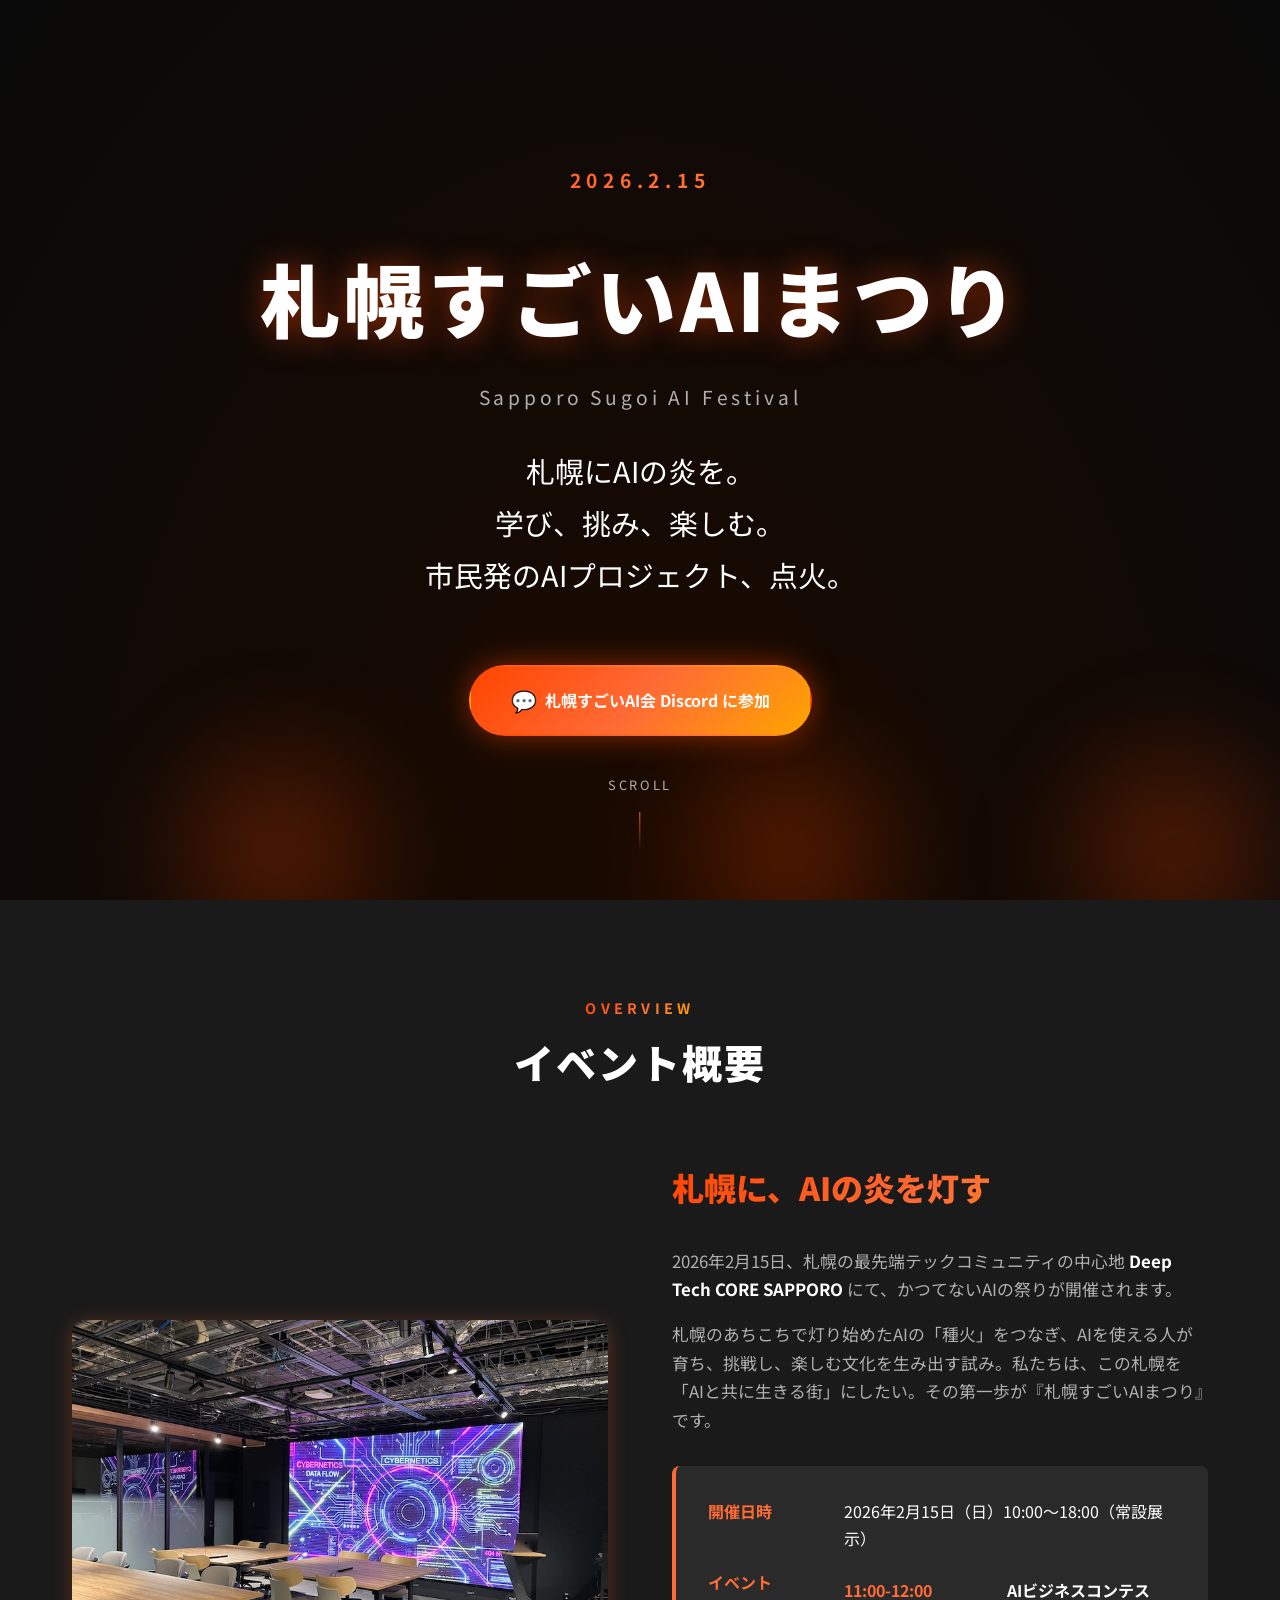
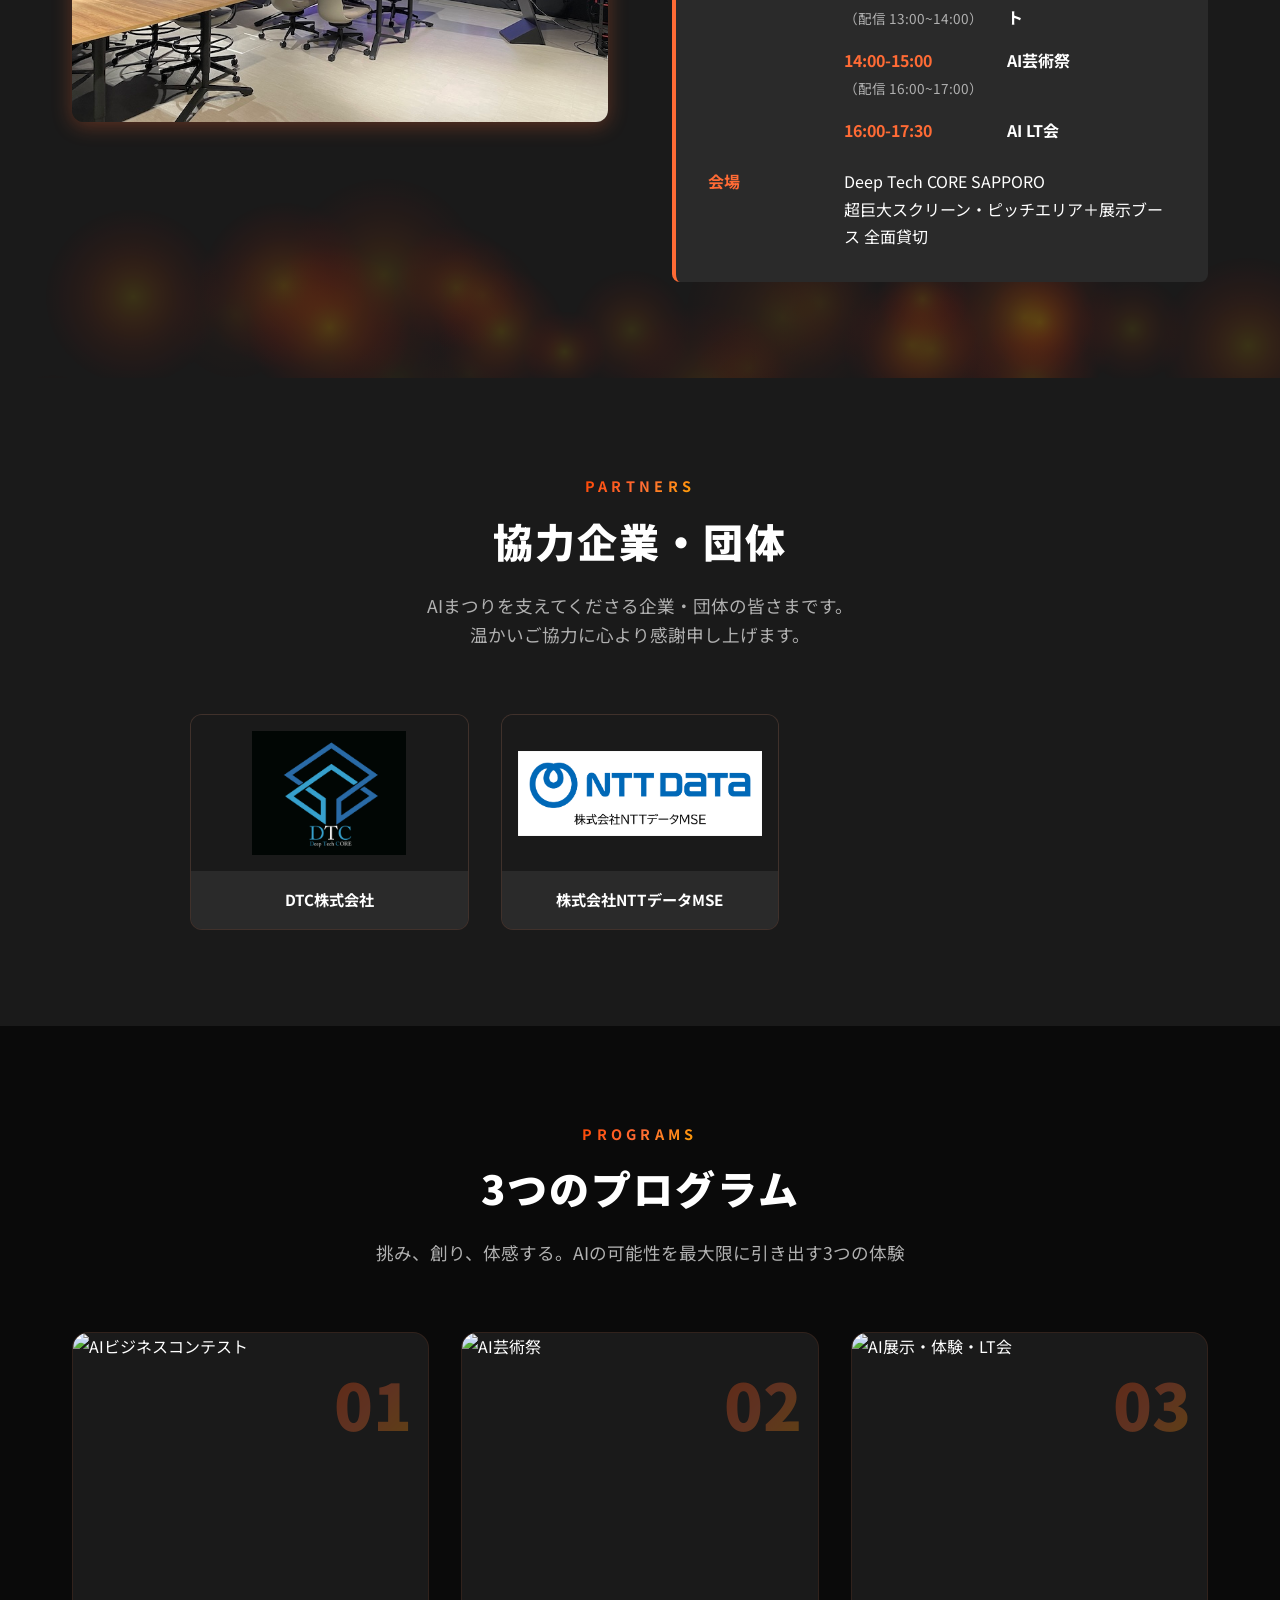
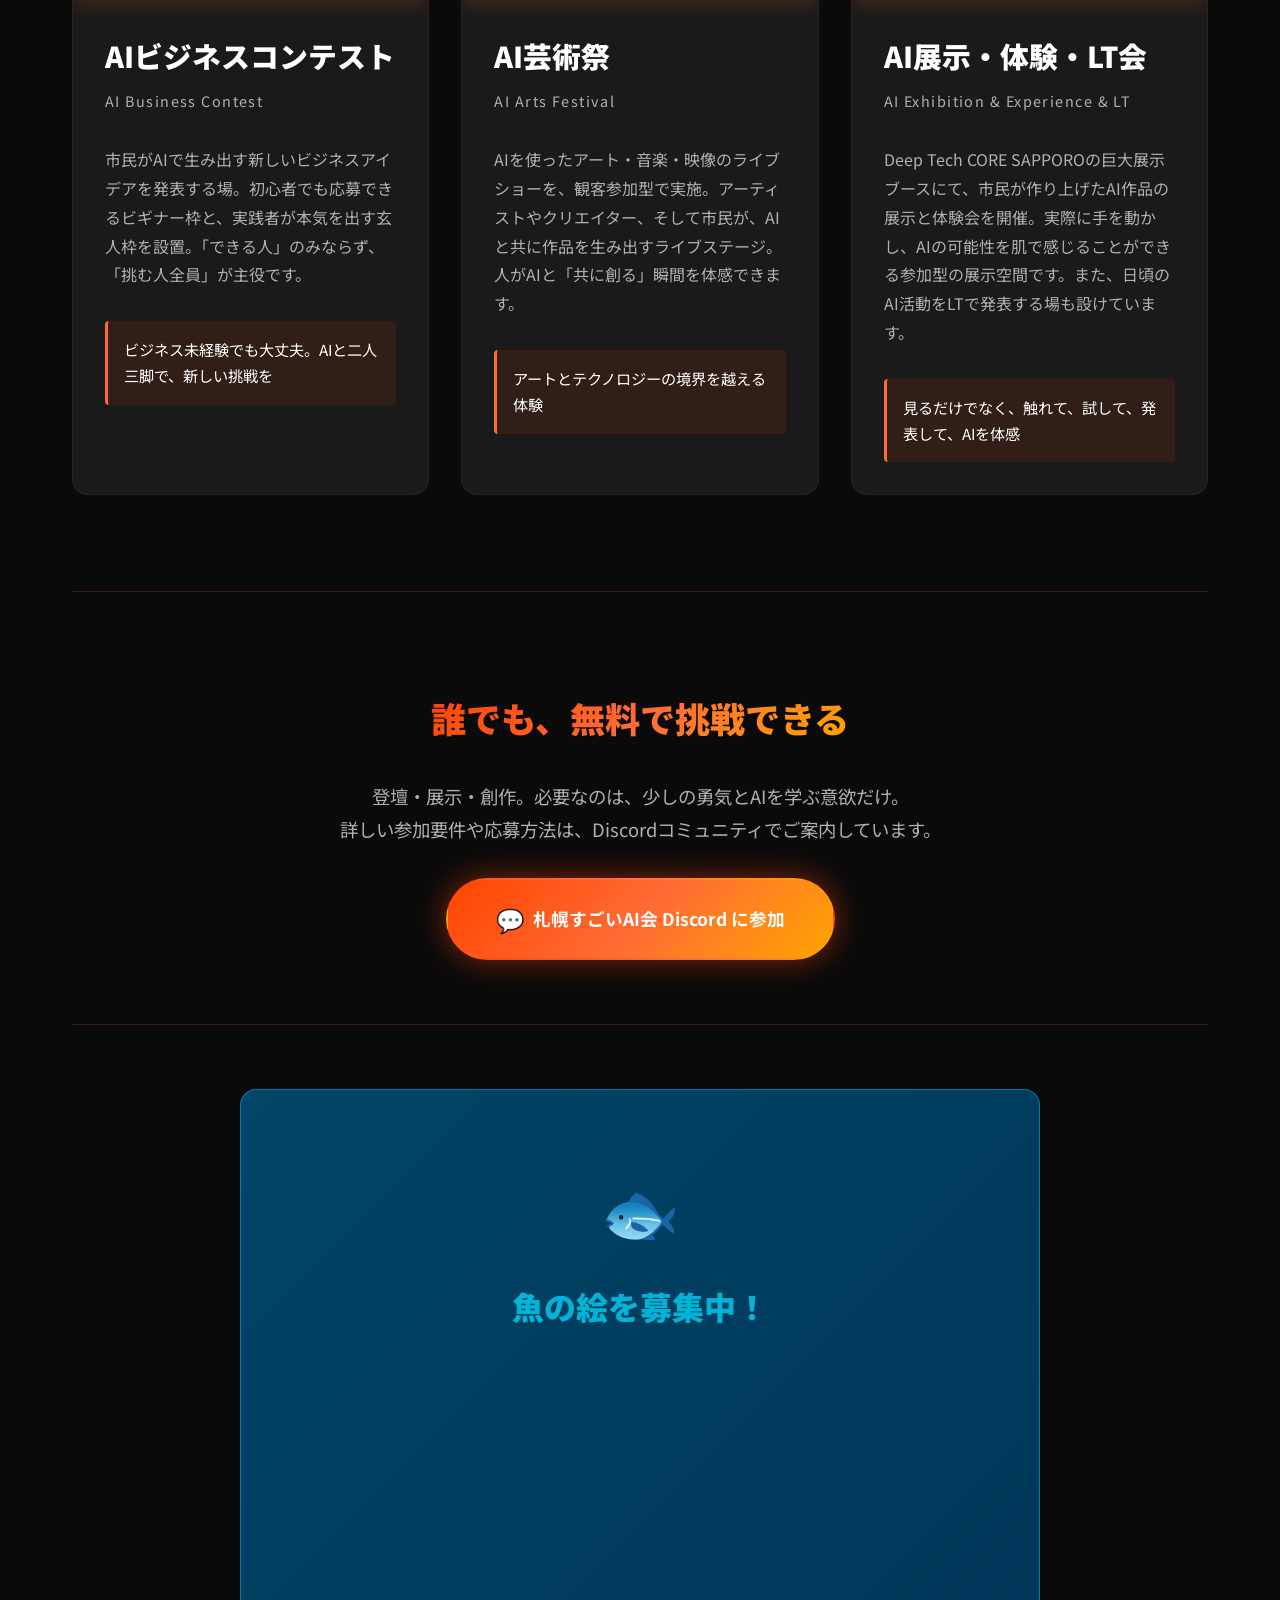
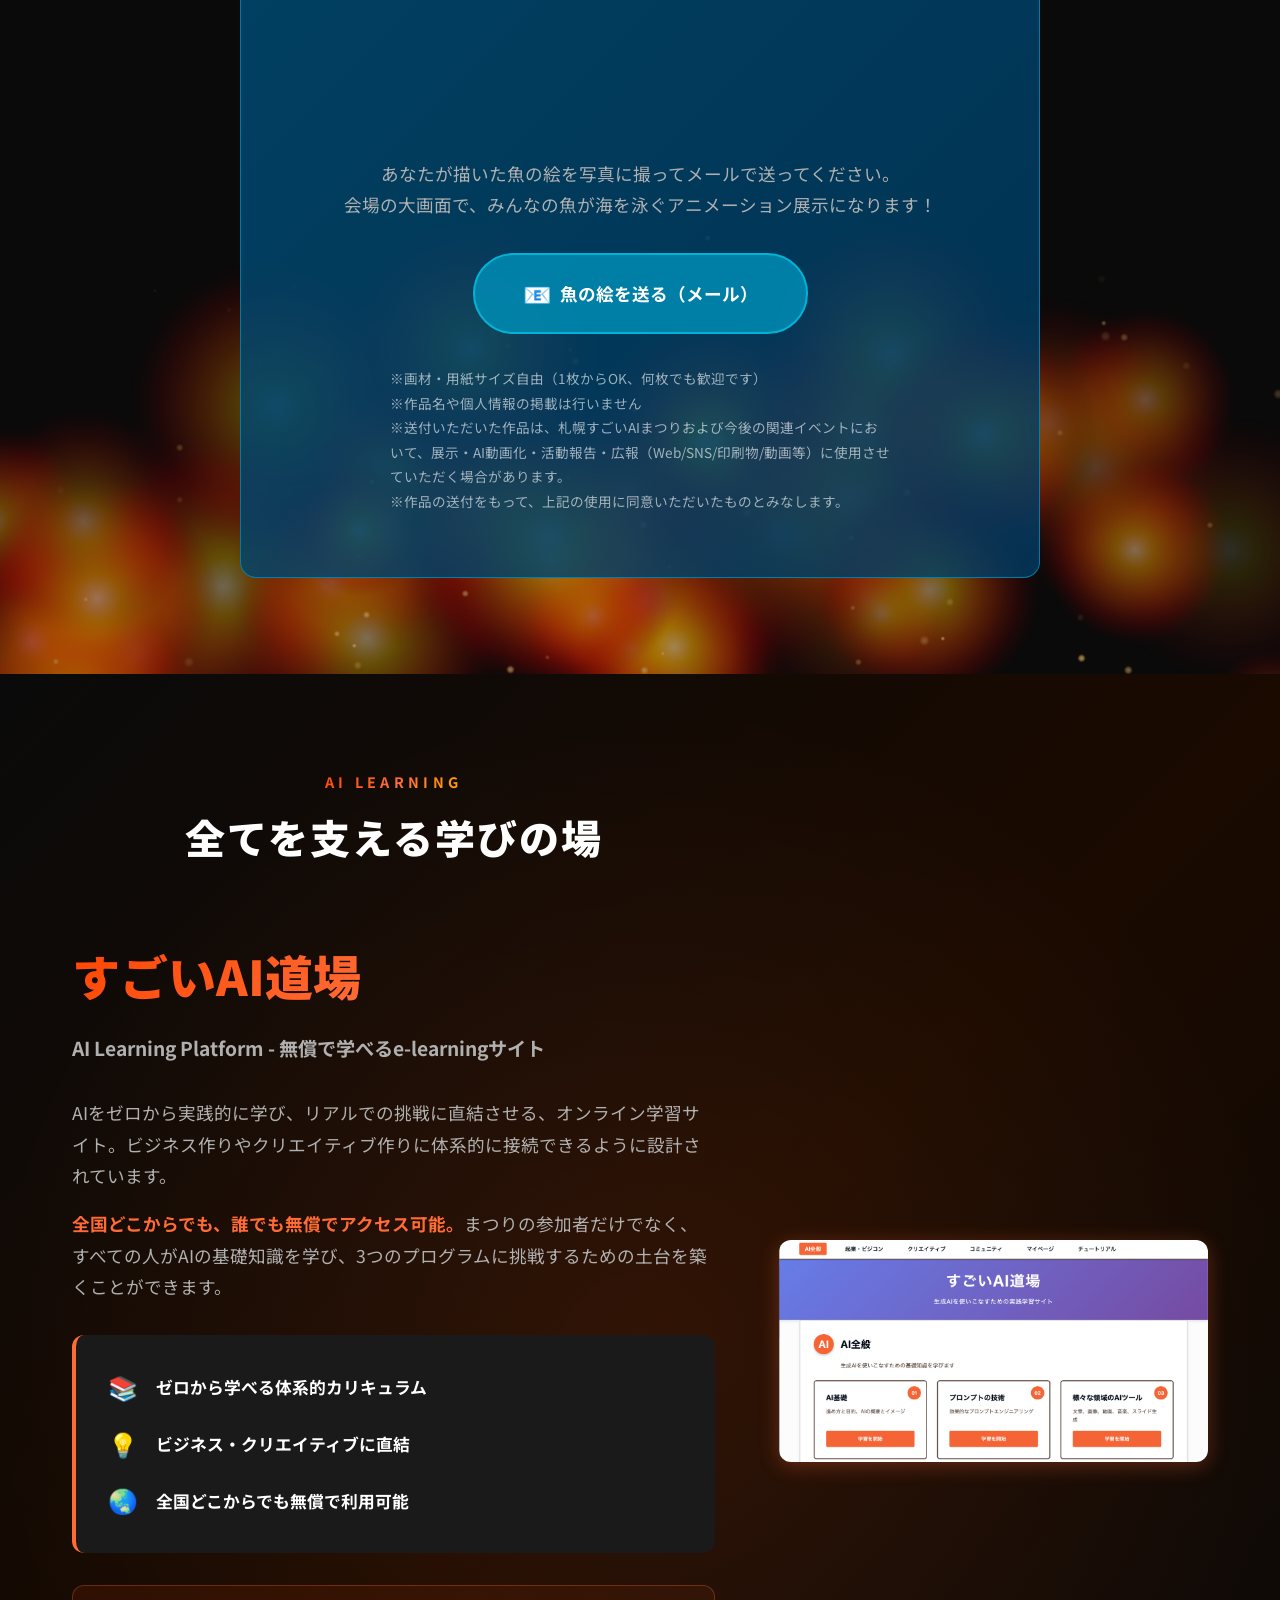
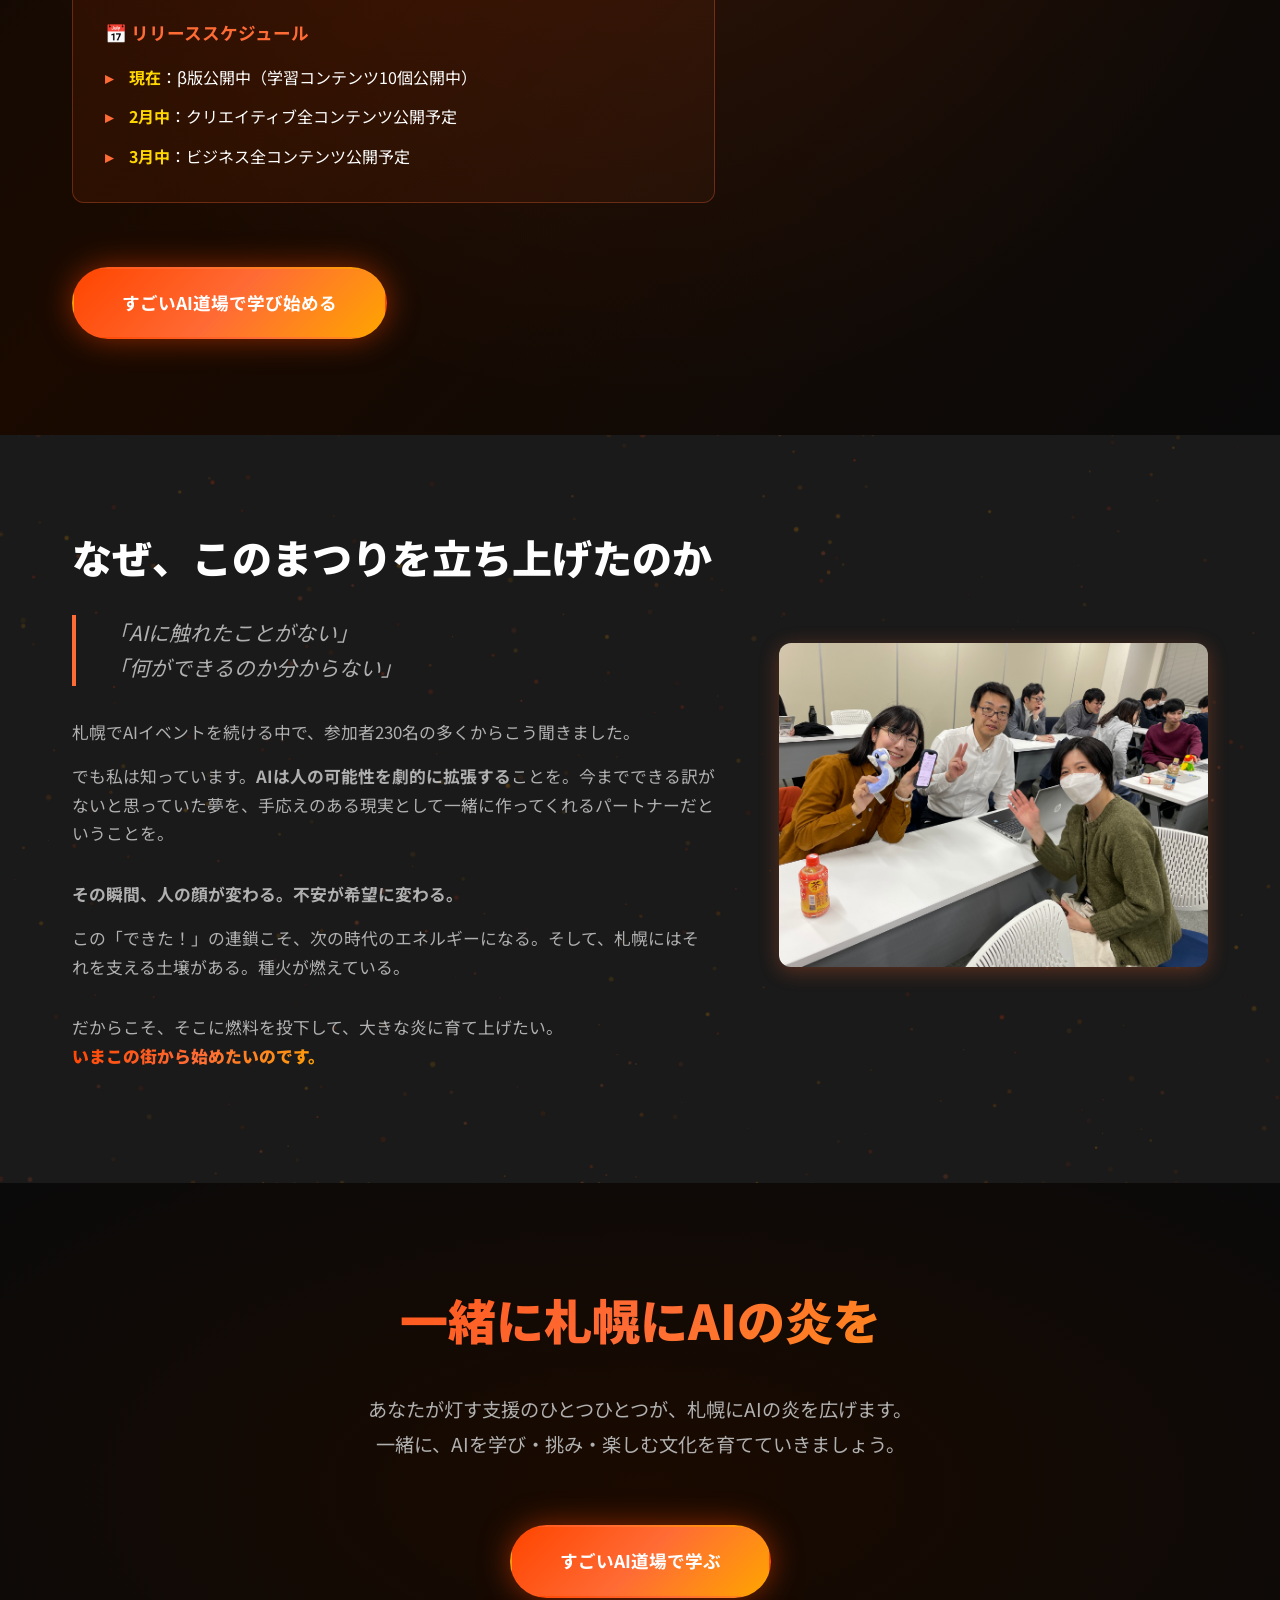
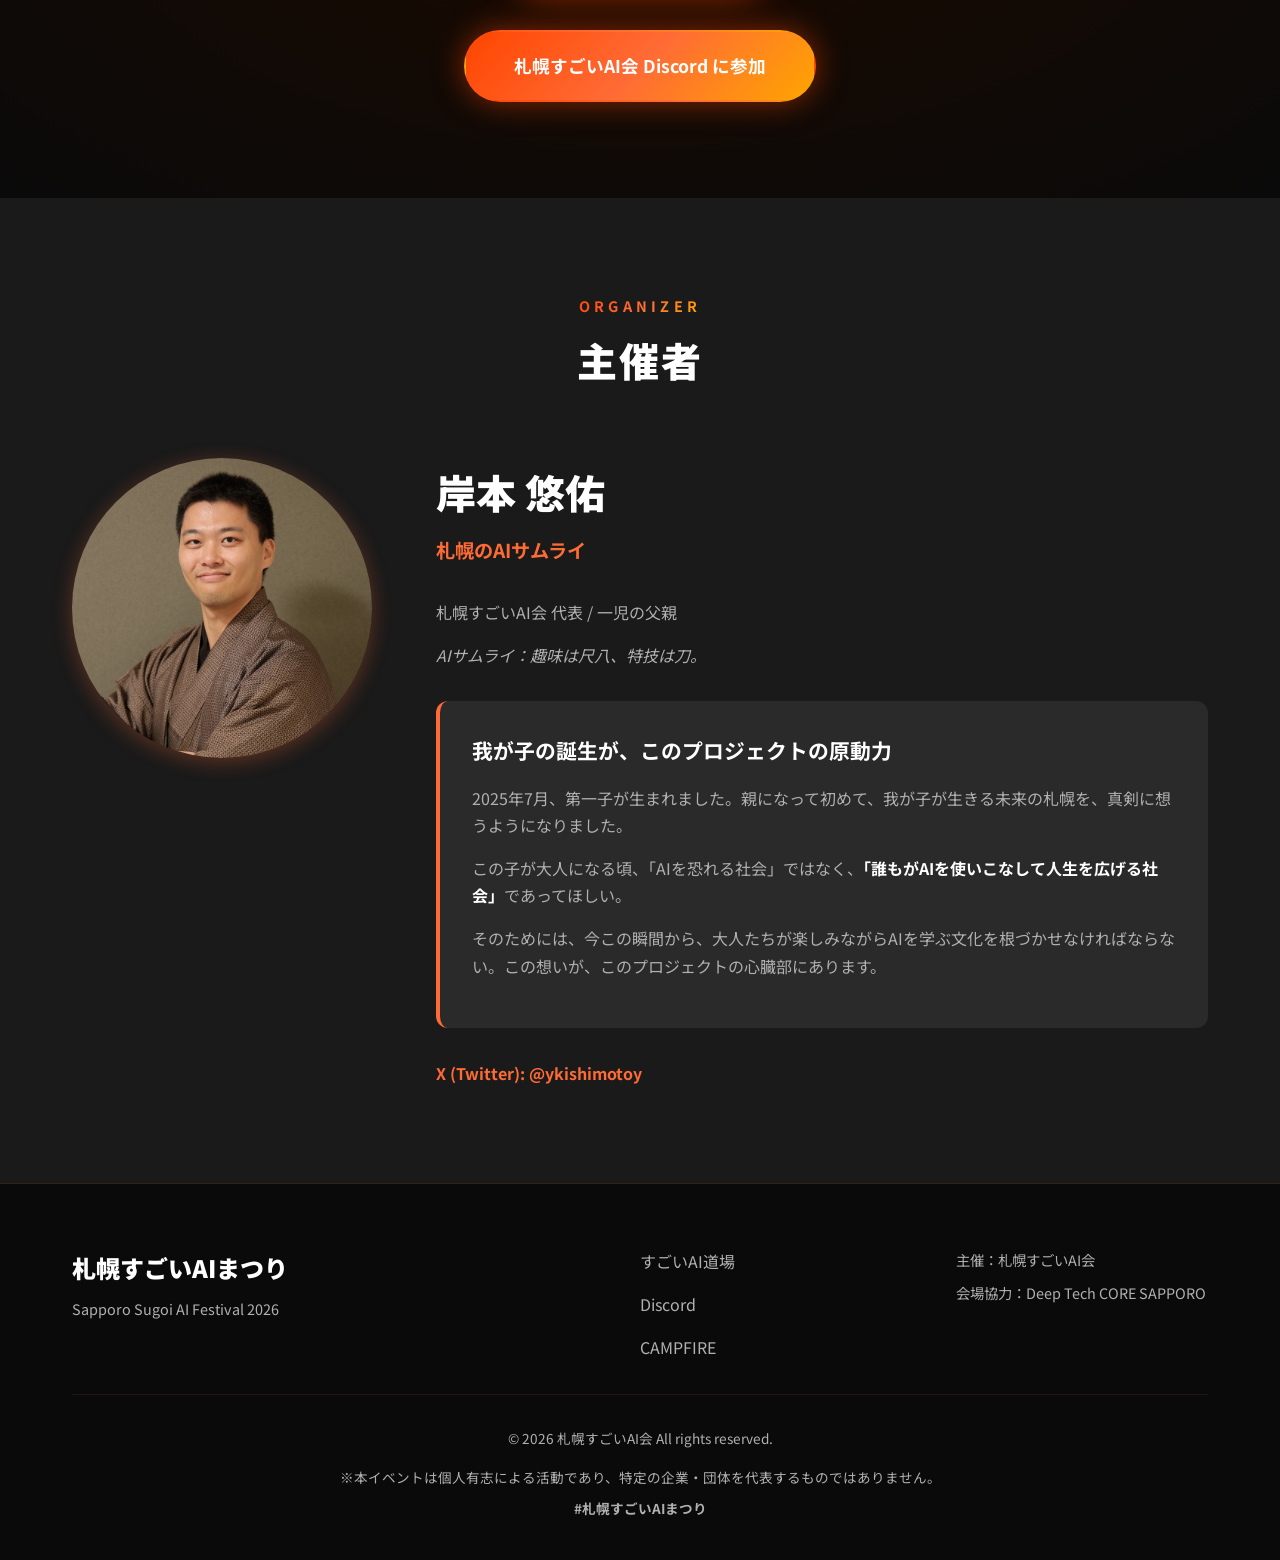
==== index.html @ 5af06658 "add NTTDMSE" ====
<!DOCTYPE html>
<html lang="ja">
<head>
    <meta charset="UTF-8">
    <meta name="viewport" content="width=device-width, initial-scale=1.0">
    <title>札幌すごいAIまつり | 2026.2.15 開催</title>
    <meta name="description" content="2026年2月15日、札幌にAIの炎を。学び、挑み、楽しむ。市民発のAIプロジェクト、点火。">
    <!-- OGP Tags for Zenn and Social Media -->
    <meta property="og:title" content="札幌すごいAIまつり | 2026.2.15 開催">
    <meta property="og:description" content="2026年2月15日、札幌にAIの炎を。学び、挑み、楽しむ。市民発のAIプロジェクト、点火。">
    <meta property="og:type" content="website">
    <meta property="og:url" content="https://matsuri.sugoiai.org/">
    <meta property="og:site_name" content="札幌すごいAIまつり">
    <meta property="og:image" content="https://matsuri.sugoiai.org/logo.png">
    <meta property="og:image:width" content="1200">
    <meta property="og:image:height" content="630">
    <meta property="og:locale" content="ja_JP">
    <!-- Twitter Card Tags -->
    <meta name="twitter:card" content="summary_large_image">
    <meta name="twitter:title" content="札幌すごいAIまつり | 2026.2.15 開催">
    <meta name="twitter:description" content="2026年2月15日、札幌にAIの炎を。学び、挑み、楽しむ。市民発のAIプロジェクト、点火。">
    <meta name="twitter:image" content="https://matsuri.sugoiai.org/logo.png">
    <!-- Favicon -->
    <link rel="icon" type="image/png" href="logo.png">
    <link rel="apple-touch-icon" href="logo.png">
    <link rel="stylesheet" href="style.css">
    <link rel="preconnect" href="https://fonts.googleapis.com">
    <link rel="preconnect" href="https://fonts.gstatic.com" crossorigin>
    <link href="https://fonts.googleapis.com/css2?family=Noto+Sans+JP:wght@400;700;900&display=swap" rel="stylesheet">
</head>
<body>
    <!-- Hero Section -->
    <section id="hero" class="hero">
        <div class="hero-background">
            <div class="flame-particle"></div>
            <div class="flame-particle"></div>
            <div class="flame-particle"></div>
        </div>
        <div class="container hero-content">
            <div class="hero-date">2026.2.15</div>
            <h1 class="hero-title">
                <span class="title-main">札幌すごいAIまつり</span>
                <span class="title-sub">Sapporo Sugoi AI Festival</span>
            </h1>
            <p class="hero-tagline">札幌にAIの炎を。<br>学び、挑み、楽しむ。<br>市民発のAIプロジェクト、点火。</p>
            <div class="hero-cta">
                <a href="https://discord.gg/Ve2tQeN7cw" target="_blank" rel="noopener noreferrer" class="btn btn-primary">
                    <span class="btn-icon">💬</span>
                    <span class="btn-text">札幌すごいAI会 Discord に参加</span>
                </a>
            </div>
        </div>
        <div class="scroll-indicator">
            <span>SCROLL</span>
            <div class="scroll-line"></div>
        </div>
    </section>

    <!-- Event Overview -->
    <section id="overview" class="section overview">
        <canvas id="flameCanvas" class="flame-canvas"></canvas>
        <div class="container">
            <div class="section-header">
                <h2 class="section-title">
                    <span class="title-en">OVERVIEW</span>
                    <span class="title-ja">イベント概要</span>
                </h2>
            </div>
            <div class="overview-content">
                <div class="overview-main">
                    <img src="images/DTC.JPG" alt="Deep Tech CORE SAPPORO 会場" class="venue-image">
                    <div class="overview-text">
                        <h3 class="overview-subtitle">札幌に、AIの炎を灯す</h3>
                        <p>2026年2月15日、札幌の最先端テックコミュニティの中心地 <strong>Deep Tech CORE SAPPORO</strong> にて、かつてないAIの祭りが開催されます。</p>
                        <p>札幌のあちこちで灯り始めたAIの「種火」をつなぎ、AIを使える人が育ち、挑戦し、楽しむ文化を生み出す試み。私たちは、この札幌を「AIと共に生きる街」にしたい。その第一歩が『札幌すごいAIまつり』です。</p>
                        <div class="event-info">
                            <div class="info-item">
                                <div class="info-label">開催日時</div>
                                <div class="info-value">2026年2月15日（日）10:00〜18:00（常設展示）</div>
                            </div>
                            <div class="info-item">
                                <div class="info-label">イベント</div>
                                <div class="info-value">
                                    <table class="event-schedule-table">
                                        <tr><td>11:00-12:00<br><span class="broadcast-time">（配信 13:00~14:00）</span></td><td>AIビジネスコンテスト</td></tr>
                                        <tr><td>14:00-15:00<br><span class="broadcast-time">（配信 16:00~17:00）</span></td><td>AI芸術祭</td></tr>
                                        <tr><td>16:00-17:30</td><td>AI LT会</td></tr>
                                    </table>
                                </div>
                            </div>
                            <div class="info-item">
                                <div class="info-label">会場</div>
                                <div class="info-value">Deep Tech CORE SAPPORO<br>超巨大スクリーン・ピッチエリア＋展示ブース 全面貸切</div>
                            </div>
                        </div>
                    </div>
                </div>
            </div>
        </div>
    </section>

    <!-- Partners Section -->
    <section id="partners" class="section sponsors">
        <div class="container">
            <div class="section-header">
                <h2 class="section-title">
                    <span class="title-en">PARTNERS</span>
                    <span class="title-ja">協力企業・団体</span>
                </h2>
                <p class="section-description">AIまつりを支えてくださる企業・団体の皆さまです。<br>温かいご協力に心より感謝申し上げます。</p>
            </div>
            <div class="partners-grid">
                <div class="partner-card">
                    <div class="partner-logo">
                        <img src="images/DTC_logo.png" alt="DTC株式会社">
                    </div>
                    <div class="partner-name">DTC株式会社</div>
                </div>
                <div class="partner-card">
                    <div class="partner-logo">
                        <img src="images/NTTDMSE_logo.png" alt="株式会社NTTデータMSE">
                    </div>
                    <div class="partner-name">株式会社NTTデータMSE</div>
                </div>
            </div>
        </div>
    </section>

    <!-- Programs -->
    <section id="programs" class="section programs">
        <canvas id="blazingFlameCanvas" class="blazing-flame-canvas"></canvas>
        <div class="container">
            <div class="section-header">
                <h2 class="section-title">
                    <span class="title-en">PROGRAMS</span>
                    <span class="title-ja">3つのプログラム</span>
                </h2>
                <p class="section-description">挑み、創り、体感する。AIの可能性を最大限に引き出す3つの体験</p>
            </div>
            <div class="programs-grid">
                <!-- Program 1: AIビジコン -->
                <div class="program-card program-1">
                    <div class="program-number">01</div>
                    <img src="images/AIビジコン.png" alt="AIビジネスコンテスト" class="program-image">
                    <div class="program-content">
                        <h3 class="program-title">AIビジネスコンテスト</h3>
                        <p class="program-subtitle">AI Business Contest</p>
                        <p class="program-description">
                            市民がAIで生み出す新しいビジネスアイデアを発表する場。初心者でも応募できるビギナー枠と、実践者が本気を出す玄人枠を設置。「できる人」のみならず、「挑む人全員」が主役です。
                        </p>
                        <div class="program-highlight">
                            ビジネス未経験でも大丈夫。AIと二人三脚で、新しい挑戦を
                        </div>
                    </div>
                </div>

                <!-- Program 2: AI芸術祭 -->
                <div class="program-card program-2">
                    <div class="program-number">02</div>
                    <img src="images/AI芸術祭.png" alt="AI芸術祭" class="program-image">
                    <div class="program-content">
                        <h3 class="program-title">AI芸術祭</h3>
                        <p class="program-subtitle">AI Arts Festival</p>
                        <p class="program-description">
                            AIを使ったアート・音楽・映像のライブショーを、観客参加型で実施。アーティストやクリエイター、そして市民が、AIと共に作品を生み出すライブステージ。人がAIと「共に創る」瞬間を体感できます。
                        </p>
                        <div class="program-highlight">
                            アートとテクノロジーの境界を越える体験
                        </div>
                    </div>
                </div>

                <!-- Program 3: AI展示・体験・LT会 -->
                <div class="program-card program-3">
                    <div class="program-number">03</div>
                    <img src="images/AI展示体験会.png" alt="AI展示・体験・LT会" class="program-image">
                    <div class="program-content">
                        <h3 class="program-title">AI展示・体験・LT会</h3>
                        <p class="program-subtitle">AI Exhibition & Experience & LT</p>
                        <p class="program-description">
                            Deep Tech CORE SAPPOROの巨大展示ブースにて、市民が作り上げたAI作品の展示と体験会を開催。実際に手を動かし、AIの可能性を肌で感じることができる参加型の展示空間です。また、日頃のAI活動をLTで発表する場も設けています。
                        </p>
                        <div class="program-highlight">
                            見るだけでなく、触れて、試して、発表して、AIを体感
                        </div>
                    </div>
                </div>
            </div>

            <div class="programs-participation">
                <div class="participation-content">
                    <h3 class="participation-title">誰でも、無料で挑戦できる</h3>
                    <p class="participation-description">登壇・展示・創作。必要なのは、少しの勇気とAIを学ぶ意欲だけ。<br>詳しい参加要件や応募方法は、Discordコミュニティでご案内しています。</p>
                    <a href="https://discord.gg/Ve2tQeN7cw" target="_blank" rel="noopener noreferrer" class="btn btn-primary btn-large">
                        <span class="btn-icon">💬</span>
                        <span class="btn-text">札幌すごいAI会 Discord に参加</span>
                    </a>
                </div>
            </div>

            <div class="fish-art-collection">
                <div class="fish-art-content">
                    <div class="fish-art-icon">🐟</div>
                    <h3 class="fish-art-title">魚の絵を募集中！</h3>
                    <div class="fish-art-video">
                        <iframe
                            src="https://www.youtube.com/embed/X5ZaRYW8zKM"
                            title="魚の絵募集について"
                            frameborder="0"
                            allow="accelerometer; autoplay; clipboard-write; encrypted-media; gyroscope; picture-in-picture; web-share"
                            allowfullscreen>
                        </iframe>
                    </div>
                    <p class="fish-art-description">
                        あなたが描いた魚の絵を写真に撮ってメールで送ってください。<br>
                        会場の大画面で、みんなの魚が海を泳ぐアニメーション展示になります！
                    </p>
                    <a href="mailto:sugoiaikai@gmail.com?subject=魚の絵を送ります&body=魚の絵を送ります。%0A%0A※送付いただいた作品は展示・活動報告等に使用する場合があります（個人情報は掲載いたしません）。%0A※送付をもって、公式サイト記載の内容にご同意いただいたものといたします。%0A※詳細は公式サイト（https://matsuri.sugoiai.org/）をご確認ください。" class="btn btn-secondary btn-large">
                        <span class="btn-icon">📧</span>
                        <span class="btn-text">魚の絵を送る（メール）</span>
                    </a>
                    <p class="fish-art-notes">
                        ※画材・用紙サイズ自由（1枚からOK、何枚でも歓迎です）<br>
                        ※作品名や個人情報の掲載は行いません<br>
                        ※送付いただいた作品は、札幌すごいAIまつりおよび今後の関連イベントにおいて、展示・AI動画化・活動報告・広報（Web/SNS/印刷物/動画等）に使用させていただく場合があります。<br>
                        ※作品の送付をもって、上記の使用に同意いただいたものとみなします。
                    </p>
                </div>
            </div>
        </div>
    </section>

    <!-- AI Dojo Section -->
    <section id="ai-dojo" class="section ai-dojo">
        <canvas id="rippleCanvas" class="ripple-canvas"></canvas>
        <div class="container">
            <div class="dojo-content">
                <div class="dojo-text">
                    <div class="section-header">
                        <h2 class="section-title">
                            <span class="title-en">AI LEARNING</span>
                            <span class="title-ja">全てを支える学びの場</span>
                        </h2>
                    </div>
                    <h3 class="dojo-name">すごいAI道場</h3>
                    <p class="dojo-subtitle">AI Learning Platform - 無償で学べるe-learningサイト</p>
                    <p class="dojo-description">
                        AIをゼロから実践的に学び、リアルでの挑戦に直結させる、オンライン学習サイト。ビジネス作りやクリエイティブ作りに体系的に接続できるように設計されています。
                    </p>
                    <p class="dojo-description">
                        <strong>全国どこからでも、誰でも無償でアクセス可能。</strong>まつりの参加者だけでなく、すべての人がAIの基礎知識を学び、3つのプログラムに挑戦するための土台を築くことができます。
                    </p>
                    <div class="dojo-features">
                        <div class="dojo-feature">
                            <span class="feature-icon">📚</span>
                            <span class="feature-text">ゼロから学べる体系的カリキュラム</span>
                        </div>
                        <div class="dojo-feature">
                            <span class="feature-icon">💡</span>
                            <span class="feature-text">ビジネス・クリエイティブに直結</span>
                        </div>
                        <div class="dojo-feature">
                            <span class="feature-icon">🌏</span>
                            <span class="feature-text">全国どこからでも無償で利用可能</span>
                        </div>
                    </div>
                    <div class="dojo-release-schedule">
                        <p class="schedule-label">📅 リリーススケジュール</p>
                        <ul class="schedule-list">
                            <li><strong>現在</strong>：β版公開中（学習コンテンツ10個公開中）</li>
                            <li><strong>2月中</strong>：クリエイティブ全コンテンツ公開予定</li>
                            <li><strong>3月中</strong>：ビジネス全コンテンツ公開予定</li>
                        </ul>
                    </div>
                    <a href="https://dojo.sugoiai.org/index.html" target="_blank" rel="noopener noreferrer" class="btn btn-primary btn-large dojo-cta">
                        <span class="btn-text">すごいAI道場で学び始める</span>
                    </a>
                </div>
                <div class="dojo-image">
                    <img src="images/すごいAI道場.png" alt="すごいAI道場 学習サイト" class="dojo-site-image">
                </div>
            </div>
        </div>
    </section>

    <!-- Value Proposition -->
    <section id="value" class="section value-proposition">
        <canvas id="sandstormCanvas" class="sandstorm-canvas"></canvas>
        <div class="container">
            <div class="value-content">
                <div class="value-text">
                    <h2 class="value-title">なぜ、このまつりを立ち上げたのか</h2>
                    <blockquote class="value-quote">
                        「AIに触れたことがない」<br>
                        「何ができるのか分からない」
                    </blockquote>
                    <p>札幌でAIイベントを続ける中で、参加者230名の多くからこう聞きました。</p>
                    <p>でも私は知っています。<strong>AIは人の可能性を劇的に拡張する</strong>ことを。今までできる訳がないと思っていた夢を、手応えのある現実として一緒に作ってくれるパートナーだということを。</p>
                    <p class="value-emphasis">その瞬間、人の顔が変わる。不安が希望に変わる。</p>
                    <p>この「できた！」の連鎖こそ、次の時代のエネルギーになる。そして、札幌にはそれを支える土壌がある。種火が燃えている。</p>
                    <p class="value-cta-text">だからこそ、そこに燃料を投下して、大きな炎に育て上げたい。<br><strong>いまこの街から始めたいのです。</strong></p>
                </div>
                <div class="value-image">
                    <img src="images/イベント参加者.JPG" alt="イベント参加者の様子" class="value-photo">
                </div>
            </div>
        </div>
    </section>

    <!-- CTA Section -->
    <section id="cta" class="section cta-section">
        <div class="container">
            <div class="cta-content">
                <h2 class="cta-title">一緒に札幌にAIの炎を</h2>
                <p class="cta-description">あなたが灯す支援のひとつひとつが、札幌にAIの炎を広げます。<br>一緒に、AIを学び・挑み・楽しむ文化を育てていきましょう。</p>
                <div class="cta-buttons">
                    <a href="https://dojo.sugoiai.org/index.html" target="_blank" rel="noopener noreferrer" class="btn btn-primary btn-large">
                        <span class="btn-text">すごいAI道場で学ぶ</span>
                    </a>
                    <a href="https://discord.gg/Ve2tQeN7cw" target="_blank" rel="noopener noreferrer" class="btn btn-primary btn-large">
                        <span class="btn-text">札幌すごいAI会 Discord に参加</span>
                    </a>
                </div>
            </div>
        </div>
    </section>

    <!-- Organizer -->
    <section id="organizer" class="section organizer">
        <div class="container">
            <div class="section-header">
                <h2 class="section-title">
                    <span class="title-en">ORGANIZER</span>
                    <span class="title-ja">主催者</span>
                </h2>
            </div>
            <div class="organizer-content">
                <div class="organizer-image">
                    <img src="images/メイン正方形.JPG" alt="岸本悠佑 - 札幌のAIサムライ" class="organizer-photo">
                </div>
                <div class="organizer-info">
                    <h3 class="organizer-name">岸本 悠佑</h3>
                    <p class="organizer-title">札幌のAIサムライ</p>
                    <div class="organizer-bio">
                        <p>札幌すごいAI会 代表 / 一児の父親</p>
                        <p class="organizer-note">AIサムライ：趣味は尺八、特技は刀。</p>
                    </div>
                    <div class="organizer-message">
                        <h4>我が子の誕生が、このプロジェクトの原動力</h4>
                        <p>2025年7月、第一子が生まれました。親になって初めて、我が子が生きる未来の札幌を、真剣に想うようになりました。</p>
                        <p>この子が大人になる頃、「AIを恐れる社会」ではなく、<strong>「誰もがAIを使いこなして人生を広げる社会」</strong>であってほしい。</p>
                        <p>そのためには、今この瞬間から、大人たちが楽しみながらAIを学ぶ文化を根づかせなければならない。この想いが、このプロジェクトの心臓部にあります。</p>
                    </div>
                    <div class="organizer-social">
                        <a href="https://twitter.com/ykishimotoy" target="_blank" rel="noopener noreferrer" class="social-link">
                            X (Twitter): @ykishimotoy
                        </a>
                    </div>
                </div>
            </div>
        </div>
    </section>

    <!-- Footer -->
    <footer class="footer">
        <div class="container">
            <div class="footer-content">
                <div class="footer-logo">
                    <h3>札幌すごいAIまつり</h3>
                    <p>Sapporo Sugoi AI Festival 2026</p>
                </div>
                <div class="footer-links">
                    <a href="https://dojo.sugoiai.org/index.html" target="_blank" rel="noopener noreferrer">すごいAI道場</a>
                    <a href="https://discord.gg/Ve2tQeN7cw" target="_blank" rel="noopener noreferrer">Discord</a>
                    <a href="https://camp-fire.jp/projects/892256/view" target="_blank" rel="noopener noreferrer">CAMPFIRE</a>
                </div>
                <div class="footer-info">
                    <p>主催：札幌すごいAI会</p>
                    <p>会場協力：Deep Tech CORE SAPPORO</p>
                </div>
            </div>
            <div class="footer-bottom">
                <p>&copy; 2026 札幌すごいAI会 All rights reserved.</p>
                <p class="footer-disclaimer">※本イベントは個人有志による活動であり、特定の企業・団体を代表するものではありません。</p>
                <p class="footer-hashtag">#札幌すごいAIまつり</p>
            </div>
        </div>
    </footer>

    <script src="script.js"></script>
</body>
</html>
---- style.css ----
/* Reset & Base Styles */
* {
    margin: 0;
    padding: 0;
    box-sizing: border-box;
}

:root {
    /* Color Palette - Flame Theme */
    --flame-red: #FF4500;
    --flame-orange: #FF6B35;
    --flame-yellow: #FFA500;
    --flame-bright: #FFD700;
    --dark-bg: #0a0a0a;
    --dark-surface: #1a1a1a;
    --dark-elevated: #2a2a2a;
    --text-primary: #ffffff;
    --text-secondary: #b0b0b0;
    --accent-gradient: linear-gradient(135deg, var(--flame-red), var(--flame-orange), var(--flame-yellow));
    --flame-glow: 0 0 30px rgba(255, 69, 0, 0.5);

    /* Typography */
    --font-primary: 'Noto Sans JP', sans-serif;

    /* Spacing */
    --spacing-xs: 0.5rem;
    --spacing-sm: 1rem;
    --spacing-md: 2rem;
    --spacing-lg: 4rem;
    --spacing-xl: 6rem;

    /* Container */
    --container-max: 1200px;
    --container-padding: 2rem;
}

html {
    scroll-behavior: smooth;
}

body {
    font-family: var(--font-primary);
    background-color: var(--dark-bg);
    color: var(--text-primary);
    line-height: 1.7;
    overflow-x: hidden;
}

.container {
    max-width: var(--container-max);
    margin: 0 auto;
    padding: 0 var(--container-padding);
}

/* Section Styles */
.section {
    padding: var(--spacing-xl) 0;
    position: relative;
}

.section-header {
    text-align: center;
    margin-bottom: var(--spacing-lg);
}

.section-title {
    display: flex;
    flex-direction: column;
    align-items: center;
    gap: var(--spacing-xs);
}

.title-en {
    font-size: 0.9rem;
    font-weight: 700;
    letter-spacing: 0.3em;
    background: var(--accent-gradient);
    -webkit-background-clip: text;
    -webkit-text-fill-color: transparent;
    background-clip: text;
    text-transform: uppercase;
}

.title-ja {
    font-size: 2.5rem;
    font-weight: 900;
    letter-spacing: 0.05em;
}

.section-description {
    color: var(--text-secondary);
    margin-top: var(--spacing-sm);
    font-size: 1.1rem;
}

/* Hero Section */
.hero {
    min-height: 100vh;
    display: flex;
    flex-direction: column;
    justify-content: center;
    align-items: center;
    position: relative;
    overflow: hidden;
    background: radial-gradient(ellipse at bottom, #1a0a00 0%, var(--dark-bg) 100%);
}

.hero-background {
    position: absolute;
    top: 0;
    left: 0;
    width: 100%;
    height: 100%;
    overflow: hidden;
    z-index: 0;
}

.flame-particle {
    position: absolute;
    bottom: -100px;
    width: 300px;
    height: 300px;
    background: radial-gradient(circle, rgba(255, 69, 0, 0.3) 0%, transparent 70%);
    border-radius: 50%;
    filter: blur(40px);
    animation: flameRise 15s infinite ease-in-out;
}

.flame-particle:nth-child(1) {
    left: 10%;
    animation-delay: 0s;
}

.flame-particle:nth-child(2) {
    left: 50%;
    animation-delay: 5s;
}

.flame-particle:nth-child(3) {
    left: 80%;
    animation-delay: 10s;
}

@keyframes flameRise {
    0% {
        transform: translateY(0) scale(1);
        opacity: 0;
    }
    50% {
        opacity: 0.6;
    }
    100% {
        transform: translateY(-100vh) scale(1.5);
        opacity: 0;
    }
}

.hero-content {
    position: relative;
    z-index: 1;
    text-align: center;
}

.hero-date {
    font-size: 1.2rem;
    font-weight: 700;
    letter-spacing: 0.3em;
    background: var(--accent-gradient);
    -webkit-background-clip: text;
    -webkit-text-fill-color: transparent;
    background-clip: text;
    margin-bottom: var(--spacing-md);
    animation: fadeInDown 1s ease-out;
}

.hero-title {
    margin-bottom: var(--spacing-md);
    animation: fadeInUp 1s ease-out 0.3s both;
}

.title-main {
    display: block;
    font-size: clamp(2.5rem, 8vw, 5rem);
    font-weight: 900;
    letter-spacing: 0.05em;
    margin-bottom: var(--spacing-sm);
    text-shadow: 0 0 30px rgba(255, 69, 0, 0.5);
}

.title-sub {
    display: block;
    font-size: clamp(0.9rem, 2vw, 1.2rem);
    font-weight: 400;
    letter-spacing: 0.2em;
    color: var(--text-secondary);
}

.hero-tagline {
    font-size: clamp(1.2rem, 3vw, 1.8rem);
    line-height: 1.8;
    margin-bottom: var(--spacing-lg);
    animation: fadeInUp 1s ease-out 0.6s both;
}

.hero-cta {
    animation: fadeInUp 1s ease-out 0.9s both;
}

.scroll-indicator {
    position: absolute;
    bottom: 3rem;
    left: 50%;
    transform: translateX(-50%);
    display: flex;
    flex-direction: column;
    align-items: center;
    gap: 1rem;
    color: var(--text-secondary);
    font-size: 0.8rem;
    letter-spacing: 0.2em;
    animation: fadeIn 1s ease-out 1.2s both;
}

.scroll-line {
    width: 1px;
    height: 40px;
    background: linear-gradient(to bottom, var(--flame-orange), transparent);
    animation: scrollLineMove 2s infinite;
}

@keyframes scrollLineMove {
    0%, 100% {
        transform: translateY(0);
        opacity: 1;
    }
    50% {
        transform: translateY(20px);
        opacity: 0;
    }
}

/* Buttons */
.btn {
    display: inline-flex;
    align-items: center;
    gap: var(--spacing-xs);
    padding: 1rem 2.5rem;
    font-size: 1rem;
    font-weight: 700;
    text-decoration: none;
    border-radius: 50px;
    transition: all 0.3s ease;
    position: relative;
    overflow: hidden;
    border: 2px solid transparent;
}

.btn-primary {
    background: var(--accent-gradient);
    color: var(--text-primary);
    box-shadow: var(--flame-glow);
}

.btn-primary:hover {
    transform: translateY(-3px);
    box-shadow: 0 0 50px rgba(255, 69, 0, 0.8);
}

.btn-secondary {
    background: transparent;
    color: var(--text-primary);
    border: 2px solid var(--flame-orange);
}

.btn-secondary:hover {
    background: var(--dark-elevated);
    border-color: var(--flame-yellow);
    transform: translateY(-3px);
}

.btn-large {
    padding: 1.2rem 3rem;
    font-size: 1.1rem;
}

.btn-icon {
    font-size: 1.3em;
}

/* Overview Section */
.overview {
    background: var(--dark-surface);
    position: relative;
    overflow: hidden;
}

.flame-canvas {
    position: absolute;
    top: 0;
    left: 0;
    width: 100%;
    height: 100%;
    z-index: 0;
    pointer-events: none;
    opacity: 0.6;
}

.overview .container {
    position: relative;
    z-index: 1;
}

.overview-content {
    margin-top: var(--spacing-lg);
}

.overview-main {
    display: grid;
    grid-template-columns: 1fr 1fr;
    gap: var(--spacing-lg);
    align-items: center;
}

.venue-image {
    width: 100%;
    height: auto;
    border-radius: 12px;
    object-fit: cover;
    box-shadow: 0 4px 20px rgba(255, 107, 53, 0.3);
}

.overview-subtitle {
    font-size: 2rem;
    font-weight: 900;
    margin-bottom: var(--spacing-md);
    background: var(--accent-gradient);
    -webkit-background-clip: text;
    -webkit-text-fill-color: transparent;
    background-clip: text;
}

.overview-text p {
    margin-bottom: var(--spacing-sm);
    color: var(--text-secondary);
    font-size: 1.05rem;
}

.overview-text strong {
    color: var(--text-primary);
    font-weight: 700;
}

.event-info {
    margin-top: var(--spacing-md);
    padding: var(--spacing-md);
    background: var(--dark-elevated);
    border-left: 4px solid var(--flame-orange);
    border-radius: 8px;
}

.info-item {
    display: grid;
    grid-template-columns: 120px 1fr;
    gap: var(--spacing-sm);
    margin-bottom: var(--spacing-sm);
}

.info-item:last-child {
    margin-bottom: 0;
}

.info-label {
    font-weight: 700;
    color: var(--flame-orange);
}

.info-value {
    color: var(--text-primary);
}

.event-schedule-table {
    width: 100%;
    border-collapse: collapse;
}

.event-schedule-table td {
    padding: 0.5rem 0.75rem;
    vertical-align: top;
}

.event-schedule-table td:first-child {
    white-space: nowrap;
    font-weight: 700;
    color: var(--flame-orange);
    padding-left: 0;
}

.event-schedule-table td:nth-child(2) {
    font-weight: 700;
}

.event-schedule-table .broadcast-time {
    font-weight: 400;
    font-size: 0.85rem;
    color: var(--text-secondary);
}

/* Image Placeholder */
.image-placeholder {
    position: relative;
    width: 100%;
    padding-bottom: 75%;
    background: var(--dark-elevated);
    border-radius: 12px;
    overflow: hidden;
    border: 2px dashed var(--flame-orange);
    display: flex;
    align-items: center;
    justify-content: center;
}

.placeholder-text {
    position: absolute;
    top: 50%;
    left: 50%;
    transform: translate(-50%, -50%);
    color: var(--text-secondary);
    font-size: 1rem;
    text-align: center;
    padding: var(--spacing-sm);
}

/* Program Images */
.program-image {
    width: 100%;
    height: auto;
    border-radius: 12px 12px 0 0;
    object-fit: cover;
    display: block;
    aspect-ratio: 4 / 3;
    box-shadow: 0 4px 20px rgba(255, 107, 53, 0.2);
}

/* AI Dojo Image */
.dojo-site-image {
    width: 100%;
    height: auto;
    border-radius: 12px;
    object-fit: cover;
    box-shadow: 0 4px 20px rgba(255, 107, 53, 0.3);
}

/* Value Proposition Image */
.value-photo {
    width: 100%;
    height: auto;
    border-radius: 12px;
    object-fit: cover;
    box-shadow: 0 4px 20px rgba(255, 107, 53, 0.3);
}

/* Partners Section */
.partners-grid {
    display: grid;
    grid-template-columns: repeat(3, 1fr);
    gap: var(--spacing-md);
    margin-top: var(--spacing-lg);
    max-width: 900px;
    margin-left: auto;
    margin-right: auto;
}

.partner-card {
    background: var(--dark-elevated);
    border-radius: 12px;
    overflow: hidden;
    transition: all 0.3s ease;
    border: 1px solid rgba(255, 107, 53, 0.1);
}

.partner-card:hover {
    transform: translateY(-4px);
    border-color: var(--flame-orange);
    box-shadow: 0 8px 24px rgba(255, 69, 0, 0.2);
}

.partner-logo {
    width: 100%;
    aspect-ratio: 16 / 9;
    display: flex;
    align-items: center;
    justify-content: center;
    background: var(--dark-surface);
}

.partner-logo img {
    width: 100%;
    height: 100%;
    object-fit: contain;
    padding: var(--spacing-sm);
}

.partner-logo span {
    font-size: 2rem;
    color: var(--text-secondary);
}

.partner-name {
    padding: var(--spacing-sm);
    font-size: 0.95rem;
    font-weight: 700;
    color: var(--text-primary);
    text-align: center;
    background: var(--dark-elevated);
}

.partner-placeholder {
    opacity: 0.5;
    border-style: dashed;
}

.partner-placeholder:hover {
    transform: none;
    box-shadow: none;
}

@media (max-width: 768px) {
    .partners-grid {
        grid-template-columns: repeat(2, 1fr);
    }
}

@media (max-width: 480px) {
    .partners-grid {
        grid-template-columns: 1fr;
        max-width: 280px;
    }
}

/* Sponsors Section */
.sponsors {
    background: var(--dark-surface);
    position: relative;
}

.sponsors-grid {
    display: grid;
    grid-template-columns: repeat(auto-fit, minmax(300px, 1fr));
    gap: var(--spacing-md);
    margin-top: var(--spacing-lg);
}

.sponsor-card {
    background: var(--dark-elevated);
    border-radius: 16px;
    overflow: hidden;
    transition: all 0.3s ease;
    border: 1px solid rgba(255, 107, 53, 0.1);
    display: flex;
    flex-direction: column;
}

.sponsor-card:hover {
    transform: translateY(-8px);
    border-color: var(--flame-orange);
    box-shadow: 0 10px 40px rgba(255, 69, 0, 0.3);
}

.sponsor-logo {
    width: 100%;
    aspect-ratio: 16 / 9;
    display: flex;
    align-items: center;
    justify-content: center;
    background: var(--dark-surface);
    position: relative;
}

.sponsor-logo-placeholder {
    width: 100%;
    height: 100%;
    display: flex;
    flex-direction: column;
    align-items: center;
    justify-content: center;
    gap: var(--spacing-sm);
    border: 2px dashed rgba(255, 107, 53, 0.3);
}

.sponsor-logo-placeholder span {
    color: var(--text-secondary);
    font-size: 1.2rem;
    font-weight: 700;
}

.sponsor-logo img {
    width: 100%;
    height: 100%;
    object-fit: contain;
    padding: var(--spacing-md);
}

.sponsor-name {
    padding: var(--spacing-md);
    font-size: 1.3rem;
    font-weight: 700;
    color: var(--text-primary);
    text-align: center;
    background: var(--dark-elevated);
}

.sponsors-link-wrapper {
    margin-top: var(--spacing-lg);
    text-align: center;
}

.btn-link {
    display: inline-block;
    color: var(--text-secondary);
    text-decoration: none;
    font-size: 0.95rem;
    font-weight: 400;
    transition: all 0.3s ease;
    padding: 0.5rem 1rem;
    border-bottom: 1px solid transparent;
}

.btn-link:hover {
    color: var(--flame-orange);
    border-bottom-color: var(--flame-orange);
}

/* Sponsors Page Specific Styles */
.sponsors-hero {
    min-height: 50vh;
    display: flex;
    flex-direction: column;
    justify-content: center;
    align-items: center;
    background: radial-gradient(ellipse at bottom, #1a0a00 0%, var(--dark-bg) 100%);
    padding: var(--spacing-xl) 0;
    text-align: center;
}

.back-link {
    display: inline-block;
    color: var(--text-secondary);
    text-decoration: none;
    margin-bottom: var(--spacing-md);
    transition: all 0.3s ease;
    font-size: 0.95rem;
}

.back-link:hover {
    color: var(--flame-orange);
    transform: translateX(-5px);
}

.sponsors-hero-title {
    display: flex;
    flex-direction: column;
    align-items: center;
    gap: var(--spacing-sm);
    margin-bottom: var(--spacing-md);
}

.title-en-large {
    font-size: 1.2rem;
    font-weight: 700;
    letter-spacing: 0.3em;
    background: var(--accent-gradient);
    -webkit-background-clip: text;
    -webkit-text-fill-color: transparent;
    background-clip: text;
    text-transform: uppercase;
}

.title-ja-large {
    font-size: 3.5rem;
    font-weight: 900;
    letter-spacing: 0.05em;
}

.sponsors-hero-description {
    font-size: 1.2rem;
    color: var(--text-secondary);
    line-height: 1.8;
}

.sponsors-tier {
    background: var(--dark-surface);
}

.sponsors-tier:nth-child(even) {
    background: var(--dark-bg);
}

.tier-header {
    text-align: center;
    margin-bottom: var(--spacing-lg);
}

.tier-title {
    display: flex;
    align-items: center;
    justify-content: center;
    gap: var(--spacing-sm);
    font-size: 2.5rem;
    font-weight: 900;
}

.tier-icon {
    font-size: 2.5rem;
}

.tier-name {
    background: var(--accent-gradient);
    -webkit-background-clip: text;
    -webkit-text-fill-color: transparent;
    background-clip: text;
}

/* Why Sponsor Section */
.why-sponsor {
    background: var(--dark-surface);
}

.sponsor-benefits {
    display: grid;
    grid-template-columns: repeat(auto-fit, minmax(280px, 1fr));
    gap: var(--spacing-md);
    margin-top: var(--spacing-lg);
}

.benefit-card {
    background: var(--dark-elevated);
    padding: var(--spacing-lg);
    border-radius: 16px;
    text-align: center;
    border: 1px solid rgba(255, 107, 53, 0.1);
    transition: all 0.3s ease;
}

.benefit-card:hover {
    transform: translateY(-5px);
    border-color: var(--flame-orange);
    box-shadow: 0 10px 30px rgba(255, 69, 0, 0.2);
}

.benefit-icon {
    font-size: 3rem;
    margin-bottom: var(--spacing-sm);
}

.benefit-title {
    font-size: 1.5rem;
    font-weight: 900;
    margin-bottom: var(--spacing-sm);
    color: var(--text-primary);
}

.benefit-description {
    color: var(--text-secondary);
    line-height: 1.8;
    font-size: 1rem;
}

/* Sponsor Plan Section */
.sponsor-plan {
    background: var(--dark-bg);
}

.sponsor-plan:nth-child(even) {
    background: var(--dark-surface);
}

.plan-header {
    text-align: center;
    margin-bottom: var(--spacing-lg);
}

.plan-description {
    font-size: 1.2rem;
    color: var(--text-secondary);
    line-height: 1.8;
    margin-top: var(--spacing-md);
    max-width: 800px;
    margin-left: auto;
    margin-right: auto;
}

.plan-price {
    font-size: 2.5rem;
    font-weight: 900;
    background: var(--accent-gradient);
    -webkit-background-clip: text;
    -webkit-text-fill-color: transparent;
    background-clip: text;
    margin-top: var(--spacing-sm);
}

.plan-content {
    max-width: 800px;
    margin: 0 auto;
    background: var(--dark-elevated);
    padding: var(--spacing-lg);
    border-radius: 16px;
    border: 1px solid rgba(255, 107, 53, 0.2);
}

.plan-benefits-title {
    font-size: 1.5rem;
    font-weight: 700;
    margin-bottom: var(--spacing-md);
    color: var(--text-primary);
}

.plan-benefits-list {
    list-style: none;
    padding: 0;
}

.plan-benefits-list li {
    padding: var(--spacing-sm) 0;
    padding-left: 2rem;
    position: relative;
    color: var(--text-secondary);
    font-size: 1.1rem;
    border-bottom: 1px solid rgba(255, 107, 53, 0.1);
}

.plan-benefits-list li:last-child {
    border-bottom: none;
}

.plan-benefits-list li::before {
    content: "✓";
    position: absolute;
    left: 0;
    color: var(--flame-orange);
    font-weight: bold;
    font-size: 1.3rem;
}

.plan-notes-title {
    font-size: 1.5rem;
    font-weight: 700;
    margin-top: var(--spacing-lg);
    margin-bottom: var(--spacing-md);
    color: var(--text-primary);
}

.plan-notes-list {
    list-style: none;
    padding: 0;
}

.plan-notes-list li {
    padding: var(--spacing-sm) 0;
    color: var(--text-secondary);
    font-size: 1rem;
    line-height: 1.6;
}

.plan-notes-list li strong {
    color: var(--flame-orange);
    font-weight: 700;
    margin-right: 0.5rem;
}

/* Sponsor Contact Section */
.sponsor-contact {
    background: radial-gradient(ellipse at center, #1a0a00 0%, var(--dark-bg) 100%);
    text-align: center;
    padding: var(--spacing-xl) 0;
}

.contact-content {
    max-width: 800px;
    margin: 0 auto;
}

.contact-title {
    font-size: 2.5rem;
    font-weight: 900;
    margin-bottom: var(--spacing-md);
    background: var(--accent-gradient);
    -webkit-background-clip: text;
    -webkit-text-fill-color: transparent;
    background-clip: text;
}

.contact-description {
    font-size: 1.1rem;
    color: var(--text-secondary);
    line-height: 1.8;
    margin-bottom: var(--spacing-lg);
}

/* Programs Section */
.programs {
    background: var(--dark-bg);
    position: relative;
    overflow: hidden;
}

.blazing-flame-canvas {
    position: absolute;
    top: 0;
    left: 0;
    width: 100%;
    height: 100%;
    z-index: 0;
    pointer-events: none;
    opacity: 0.7;
}

.programs .container {
    position: relative;
    z-index: 1;
}

.programs-grid {
    display: grid;
    grid-template-columns: repeat(auto-fit, minmax(350px, 1fr));
    gap: var(--spacing-md);
    margin-top: var(--spacing-lg);
}

.program-card {
    background: var(--dark-surface);
    border-radius: 16px;
    overflow: hidden;
    position: relative;
    transition: all 0.3s ease;
    border: 1px solid rgba(255, 107, 53, 0.1);
}

.program-card:hover {
    transform: translateY(-8px);
    border-color: var(--flame-orange);
    box-shadow: 0 10px 40px rgba(255, 69, 0, 0.3);
}

.program-number {
    position: absolute;
    top: 1rem;
    right: 1rem;
    font-size: 4rem;
    font-weight: 900;
    background: var(--accent-gradient);
    -webkit-background-clip: text;
    -webkit-text-fill-color: transparent;
    background-clip: text;
    opacity: 0.3;
    z-index: 1;
}

.program-content {
    padding: var(--spacing-md);
}

.program-title {
    font-size: 1.8rem;
    font-weight: 900;
    margin-bottom: var(--spacing-xs);
}

.program-subtitle {
    font-size: 0.9rem;
    color: var(--text-secondary);
    margin-bottom: var(--spacing-md);
    letter-spacing: 0.1em;
}

.program-description {
    color: var(--text-secondary);
    line-height: 1.8;
    margin-bottom: var(--spacing-md);
}

.program-link {
    display: inline-block;
    color: var(--flame-orange);
    text-decoration: none;
    font-weight: 700;
    transition: all 0.3s ease;
}

.program-link:hover {
    color: var(--flame-yellow);
    transform: translateX(5px);
}

.program-highlight {
    padding: var(--spacing-sm);
    background: rgba(255, 69, 0, 0.1);
    border-left: 3px solid var(--flame-orange);
    border-radius: 4px;
    font-size: 0.95rem;
    color: var(--text-primary);
}

.programs-participation {
    margin-top: var(--spacing-xl);
    padding-top: var(--spacing-xl);
    border-top: 1px solid rgba(255, 107, 53, 0.2);
}

.participation-content {
    text-align: center;
    max-width: 800px;
    margin: 0 auto;
    display: flex;
    flex-direction: column;
    align-items: center;
    gap: var(--spacing-md);
}

.participation-title {
    font-size: 2.2rem;
    font-weight: 900;
    background: var(--accent-gradient);
    -webkit-background-clip: text;
    -webkit-text-fill-color: transparent;
    background-clip: text;
}

.participation-description {
    font-size: 1.15rem;
    color: var(--text-secondary);
    line-height: 1.8;
}

/* Fish Art Collection */
.fish-art-collection {
    margin-top: var(--spacing-lg);
    padding-top: var(--spacing-lg);
    border-top: 1px solid rgba(255, 107, 53, 0.2);
}

.fish-art-content {
    text-align: center;
    max-width: 800px;
    margin: 0 auto;
    padding: var(--spacing-lg);
    background: linear-gradient(135deg, rgba(0, 80, 120, 0.85), rgba(0, 60, 100, 0.8));
    border-radius: 16px;
    border: 1px solid rgba(0, 150, 200, 0.7);
}

.fish-art-icon {
    font-size: 4rem;
    margin-bottom: var(--spacing-sm);
    animation: fishSwim 3s ease-in-out infinite;
}

@keyframes fishSwim {
    0%, 100% {
        transform: translateX(0) scaleX(1);
    }
    25% {
        transform: translateX(20px) scaleX(1);
    }
    50% {
        transform: translateX(0) scaleX(-1);
    }
    75% {
        transform: translateX(-20px) scaleX(-1);
    }
}

.fish-art-title {
    font-size: 2rem;
    font-weight: 900;
    margin-bottom: var(--spacing-sm);
    color: #00b4d8;
}

.fish-art-description {
    font-size: 1.1rem;
    color: var(--text-secondary);
    line-height: 1.8;
    margin-bottom: var(--spacing-md);
}

.fish-art-content .btn-secondary {
    border-color: #00b4d8;
    color: #fff;
    background: rgba(0, 140, 180, 0.85);
}

.fish-art-content .btn-secondary:hover {
    background: rgba(0, 160, 200, 0.9);
    border-color: #48cae4;
    color: #fff;
}

.fish-art-video {
    position: relative;
    width: 100%;
    max-width: 560px;
    margin: 0 auto var(--spacing-md);
    padding-top: 56.25%;
}

.fish-art-video iframe {
    position: absolute;
    top: 0;
    left: 0;
    width: 100%;
    height: 100%;
    border-radius: 12px;
}

.fish-art-notes {
    font-size: 0.85rem;
    color: rgba(255, 255, 255, 0.6);
    line-height: 1.8;
    margin-top: var(--spacing-md);
    text-align: left;
    max-width: 500px;
    margin-left: auto;
    margin-right: auto;
}

/* AI Dojo Section */
.ai-dojo {
    background: linear-gradient(135deg, #0a0a0a 0%, #1a0a00 50%, #0a0a0a 100%);
    position: relative;
    overflow: hidden;
}

.ai-dojo::before {
    content: '';
    position: absolute;
    top: 0;
    left: 0;
    width: 100%;
    height: 100%;
    background: radial-gradient(circle at 50% 50%, rgba(255, 107, 53, 0.1) 0%, transparent 70%);
    pointer-events: none;
    z-index: 0;
}

.ripple-canvas {
    position: absolute;
    top: 0;
    left: 0;
    width: 100%;
    height: 100%;
    z-index: 1;
    pointer-events: none;
}

.dojo-content {
    display: grid;
    grid-template-columns: 1.5fr 1fr;
    gap: var(--spacing-lg);
    align-items: center;
    position: relative;
    z-index: 2;
}

.dojo-text {
    text-align: left;
}

.dojo-name {
    font-size: 3rem;
    font-weight: 900;
    margin-bottom: var(--spacing-sm);
    background: var(--accent-gradient);
    -webkit-background-clip: text;
    -webkit-text-fill-color: transparent;
    background-clip: text;
}

.dojo-subtitle {
    font-size: 1.2rem;
    color: var(--text-secondary);
    margin-bottom: var(--spacing-md);
    font-weight: 700;
}

.dojo-description {
    color: var(--text-secondary);
    font-size: 1.1rem;
    line-height: 1.8;
    margin-bottom: var(--spacing-sm);
}

.dojo-description strong {
    color: var(--flame-orange);
    font-weight: 700;
}

.dojo-features {
    display: flex;
    flex-direction: column;
    gap: var(--spacing-sm);
    margin: var(--spacing-md) 0;
    padding: var(--spacing-md);
    background: var(--dark-surface);
    border-radius: 12px;
    border-left: 4px solid var(--flame-orange);
}

.dojo-feature {
    display: flex;
    align-items: center;
    gap: var(--spacing-sm);
}

.feature-icon {
    font-size: 1.5rem;
    min-width: 2rem;
}

.feature-text {
    color: var(--text-primary);
    font-size: 1.05rem;
    font-weight: 700;
}

.dojo-release-schedule {
    margin: var(--spacing-md) 0;
    padding: var(--spacing-md);
    background: linear-gradient(135deg, rgba(255, 69, 0, 0.1), rgba(255, 107, 53, 0.05));
    border-radius: 12px;
    border: 1px solid rgba(255, 107, 53, 0.3);
}

.schedule-label {
    font-size: 1.1rem;
    font-weight: 700;
    color: var(--flame-orange);
    margin-bottom: var(--spacing-sm);
}

.schedule-list {
    list-style: none;
    padding-left: 0;
    display: flex;
    flex-direction: column;
    gap: 0.75rem;
}

.schedule-list li {
    color: var(--text-primary);
    font-size: 1rem;
    padding-left: 1.5rem;
    position: relative;
}

.schedule-list li::before {
    content: "▸";
    position: absolute;
    left: 0;
    color: var(--flame-orange);
    font-weight: bold;
}

.schedule-list li strong {
    color: var(--flame-bright);
    font-weight: 700;
}

.dojo-cta {
    margin-top: var(--spacing-md);
}

.dojo-image .image-placeholder {
    padding-bottom: 75%;
}

/* Value Proposition Section */
.value-proposition {
    background: var(--dark-surface);
    position: relative;
    overflow: hidden;
}

.sandstorm-canvas {
    position: absolute;
    top: 0;
    left: 0;
    width: 100%;
    height: 100%;
    z-index: 0;
    pointer-events: none;
}

.value-proposition .container {
    position: relative;
    z-index: 1;
}

.value-content {
    display: grid;
    grid-template-columns: 1.5fr 1fr;
    gap: var(--spacing-lg);
    align-items: center;
}

.value-title {
    font-size: 2.5rem;
    font-weight: 900;
    margin-bottom: var(--spacing-md);
    line-height: 1.3;
}

.value-quote {
    font-size: 1.3rem;
    font-style: italic;
    color: var(--text-secondary);
    margin: var(--spacing-md) 0;
    padding-left: var(--spacing-md);
    border-left: 4px solid var(--flame-orange);
}

.value-text p {
    margin-bottom: var(--spacing-sm);
    color: var(--text-secondary);
    font-size: 1.05rem;
}

.value-emphasis {
    font-size: 1.3rem;
    font-weight: 700;
    color: var(--text-primary);
    margin: var(--spacing-md) 0;
}

.value-cta-text {
    font-size: 1.2rem;
    margin-top: var(--spacing-md);
}

.value-cta-text strong {
    background: var(--accent-gradient);
    -webkit-background-clip: text;
    -webkit-text-fill-color: transparent;
    background-clip: text;
    font-weight: 900;
}

/* CTA Section */
.cta-section {
    background: radial-gradient(ellipse at center, #1a0a00 0%, var(--dark-bg) 100%);
    text-align: center;
    padding: var(--spacing-xl) 0;
}

.cta-title {
    font-size: 3rem;
    font-weight: 900;
    margin-bottom: var(--spacing-md);
    background: var(--accent-gradient);
    -webkit-background-clip: text;
    -webkit-text-fill-color: transparent;
    background-clip: text;
}

.cta-description {
    font-size: 1.2rem;
    color: var(--text-secondary);
    margin-bottom: var(--spacing-lg);
    line-height: 1.8;
}

.cta-buttons {
    display: flex;
    flex-direction: column;
    gap: var(--spacing-md);
    align-items: center;
}

/* Organizer Section */
.organizer {
    background: var(--dark-surface);
}

.organizer-content {
    display: grid;
    grid-template-columns: 300px 1fr;
    gap: var(--spacing-lg);
    margin-top: var(--spacing-lg);
}

.organizer-image .image-placeholder {
    padding-bottom: 100%;
    border-radius: 50%;
}

.organizer-photo {
    width: 100%;
    height: auto;
    border-radius: 50%;
    object-fit: cover;
    aspect-ratio: 1 / 1;
    box-shadow: 0 4px 20px rgba(255, 107, 53, 0.3);
}

.organizer-name {
    font-size: 2.5rem;
    font-weight: 900;
    margin-bottom: var(--spacing-xs);
}

.organizer-title {
    font-size: 1.2rem;
    color: var(--flame-orange);
    font-weight: 700;
    margin-bottom: var(--spacing-md);
}

.organizer-bio {
    margin-bottom: var(--spacing-md);
}

.organizer-bio p {
    margin-bottom: var(--spacing-sm);
    color: var(--text-secondary);
}

.organizer-note {
    font-style: italic;
    color: var(--text-secondary);
}

.organizer-message {
    background: var(--dark-elevated);
    padding: var(--spacing-md);
    border-radius: 12px;
    margin: var(--spacing-md) 0;
    border-left: 4px solid var(--flame-orange);
}

.organizer-message h4 {
    font-size: 1.3rem;
    margin-bottom: var(--spacing-sm);
    color: var(--text-primary);
}

.organizer-message p {
    margin-bottom: var(--spacing-sm);
    color: var(--text-secondary);
}

.organizer-message strong {
    color: var(--text-primary);
    font-weight: 700;
}

.organizer-social {
    margin-top: var(--spacing-md);
}

.social-link {
    display: inline-block;
    color: var(--flame-orange);
    text-decoration: none;
    font-weight: 700;
    transition: all 0.3s ease;
}

.social-link:hover {
    color: var(--flame-yellow);
}

/* Footer */
.footer {
    background: var(--dark-bg);
    padding: var(--spacing-lg) 0 var(--spacing-md);
    border-top: 1px solid rgba(255, 107, 53, 0.2);
}

.footer-content {
    display: grid;
    grid-template-columns: 2fr 1fr 1fr;
    gap: var(--spacing-lg);
    margin-bottom: var(--spacing-md);
}

.footer-logo h3 {
    font-size: 1.5rem;
    font-weight: 900;
    margin-bottom: var(--spacing-xs);
}

.footer-logo p {
    color: var(--text-secondary);
    font-size: 0.9rem;
}

.footer-links {
    display: flex;
    flex-direction: column;
    gap: var(--spacing-sm);
}

.footer-links a {
    color: var(--text-secondary);
    text-decoration: none;
    transition: all 0.3s ease;
}

.footer-links a:hover {
    color: var(--flame-orange);
}

.footer-info p {
    color: var(--text-secondary);
    font-size: 0.9rem;
    margin-bottom: var(--spacing-xs);
}

.footer-bottom {
    text-align: center;
    padding-top: var(--spacing-md);
    border-top: 1px solid rgba(255, 107, 53, 0.1);
}

.footer-bottom p {
    color: var(--text-secondary);
    font-size: 0.85rem;
    margin-bottom: var(--spacing-xs);
}

.footer-disclaimer {
    font-size: 0.8rem;
    color: var(--text-secondary);
    margin: var(--spacing-sm) 0;
}

.footer-hashtag {
    color: var(--flame-orange);
    font-weight: 700;
}

/* Animations */
@keyframes fadeIn {
    from {
        opacity: 0;
    }
    to {
        opacity: 1;
    }
}

@keyframes fadeInUp {
    from {
        opacity: 0;
        transform: translateY(30px);
    }
    to {
        opacity: 1;
        transform: translateY(0);
    }
}

@keyframes fadeInDown {
    from {
        opacity: 0;
        transform: translateY(-30px);
    }
    to {
        opacity: 1;
        transform: translateY(0);
    }
}

/* Responsive Design */
@media (max-width: 1024px) {
    :root {
        --container-padding: 1.5rem;
        --spacing-xl: 4rem;
        --spacing-lg: 3rem;
    }

    .overview-main,
    .value-content,
    .organizer-content,
    .dojo-content {
        grid-template-columns: 1fr;
    }

    .sponsors-grid {
        grid-template-columns: repeat(auto-fit, minmax(280px, 1fr));
    }

    .footer-content {
        grid-template-columns: 1fr;
        text-align: center;
    }

    .footer-links {
        align-items: center;
    }
}

@media (max-width: 768px) {
    :root {
        --container-padding: 1rem;
        --spacing-xl: 3rem;
        --spacing-lg: 2rem;
    }

    .title-ja {
        font-size: 2rem;
    }

    .title-main {
        font-size: clamp(2rem, 7vw, 4rem);
    }

    .btn-text-break {
        display: block;
    }

    .program-title {
        font-size: 1.5rem;
    }

    .programs-grid {
        grid-template-columns: 1fr;
    }

    .sponsors-grid {
        grid-template-columns: 1fr;
    }

    .sponsors-link-wrapper {
        margin-top: var(--spacing-md);
    }

    .btn-link {
        font-size: 1rem;
        color: var(--flame-orange);
        padding: var(--spacing-sm) var(--spacing-md);
        border: 1px solid var(--flame-orange);
        border-radius: 8px;
    }

    .cta-title {
        font-size: 2rem;
    }

    .organizer-content {
        grid-template-columns: 1fr;
        text-align: center;
    }

    .organizer-image {
        max-width: 250px;
        margin: 0 auto;
    }

    .dojo-text {
        text-align: center;
    }

    .dojo-name {
        font-size: 2.5rem;
    }

    .participation-title {
        font-size: 1.8rem;
    }

    .participation-description {
        font-size: 1rem;
    }

    .title-ja-large {
        font-size: 2.5rem;
    }

    .tier-title {
        font-size: 2rem;
    }

    .tier-icon {
        font-size: 2rem;
    }

    .contact-title {
        font-size: 2rem;
    }

    .benefit-title {
        font-size: 1.3rem;
    }

    .plan-price {
        font-size: 2rem;
    }
}

@media (max-width: 480px) {
    .btn {
        width: 100%;
        justify-content: center;
    }

    .hero-date {
        font-size: 1rem;
    }

    .info-item {
        grid-template-columns: 1fr;
    }
}
/* test 2025年 11月30日 日曜日 22時10分03秒 JST */
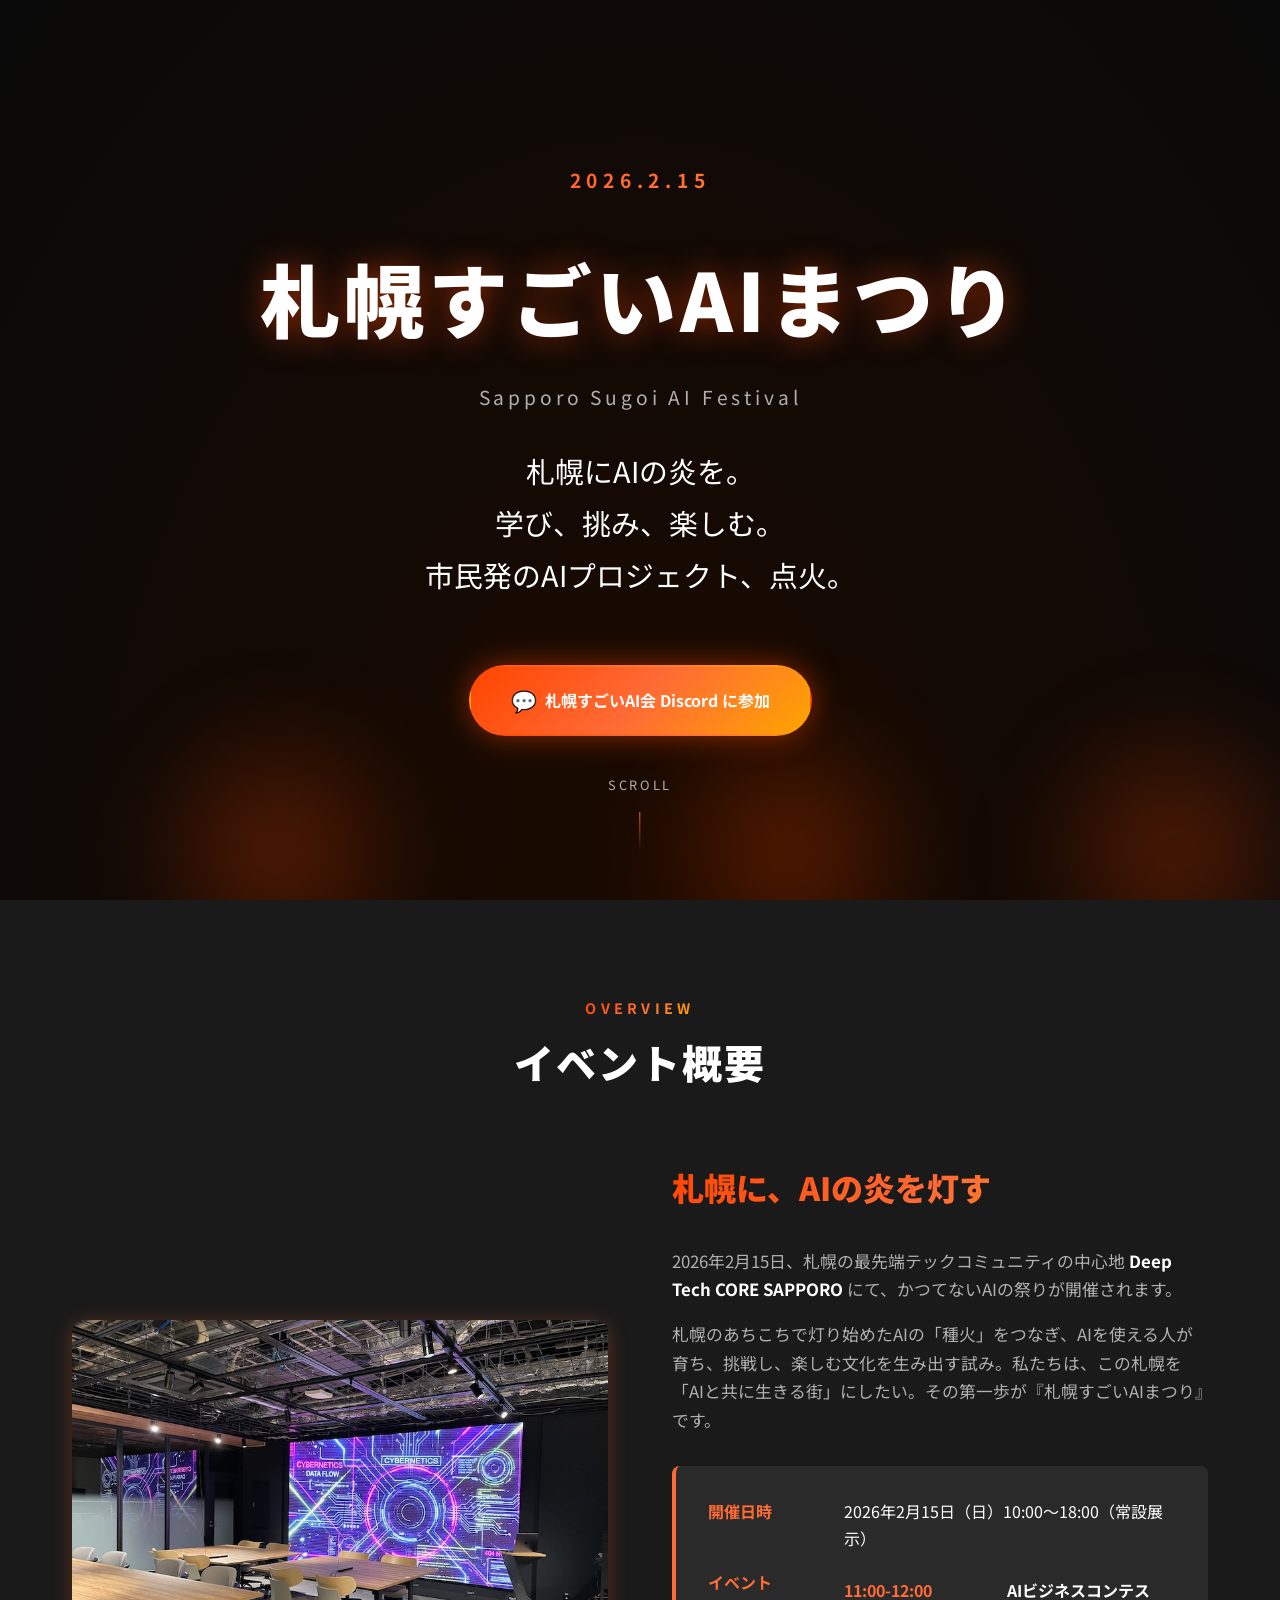
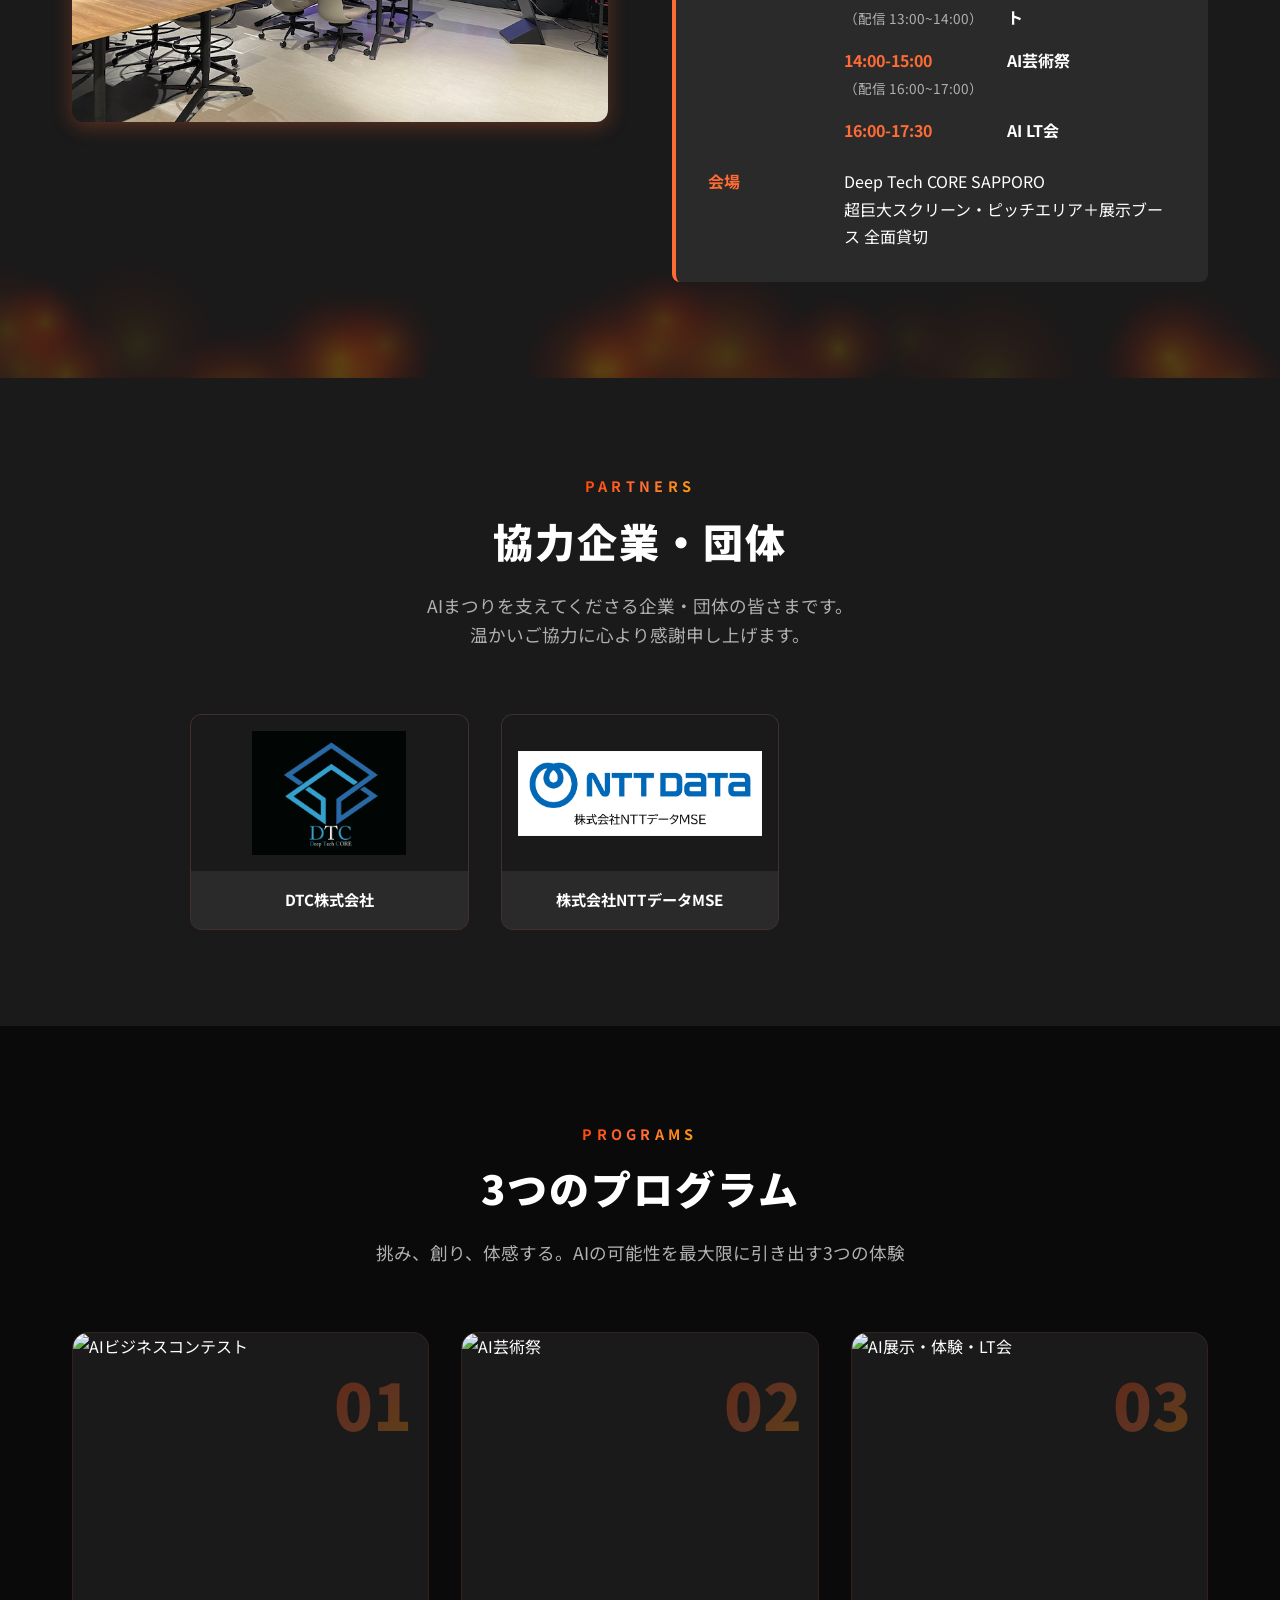
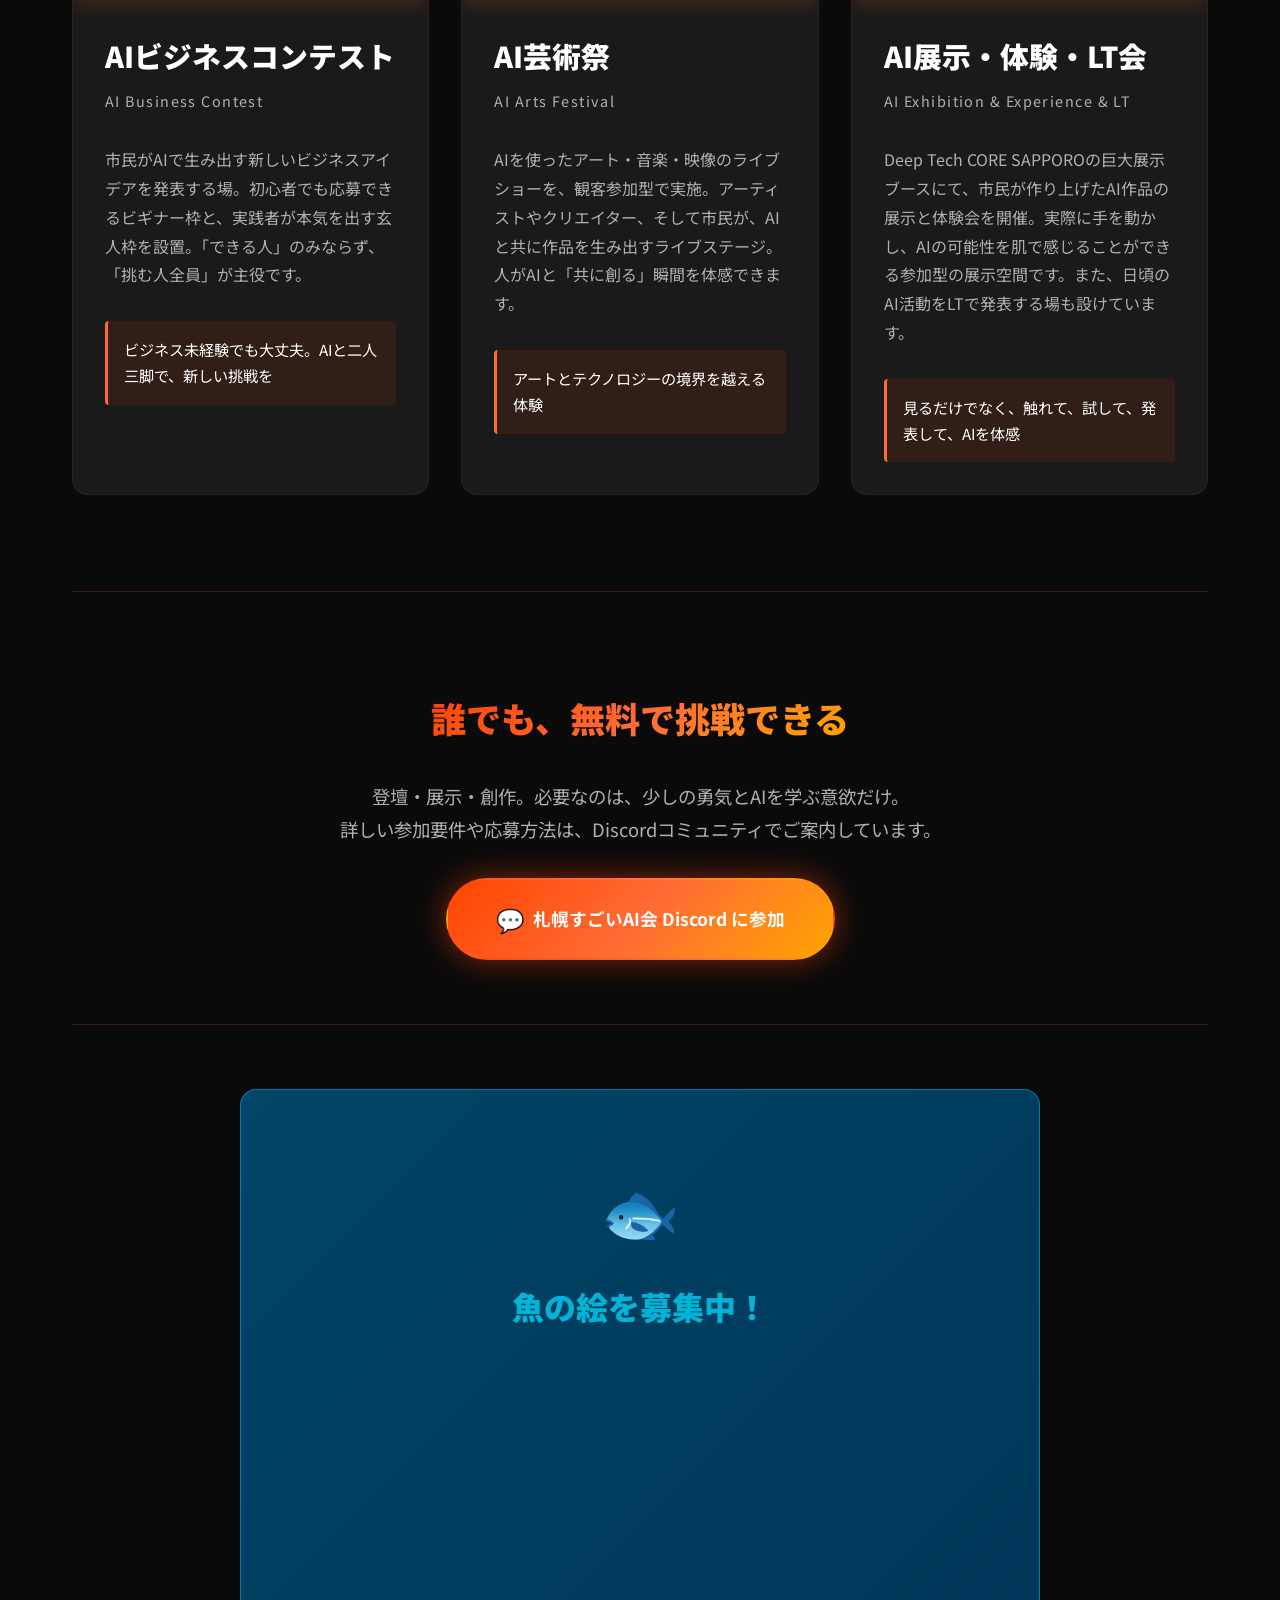
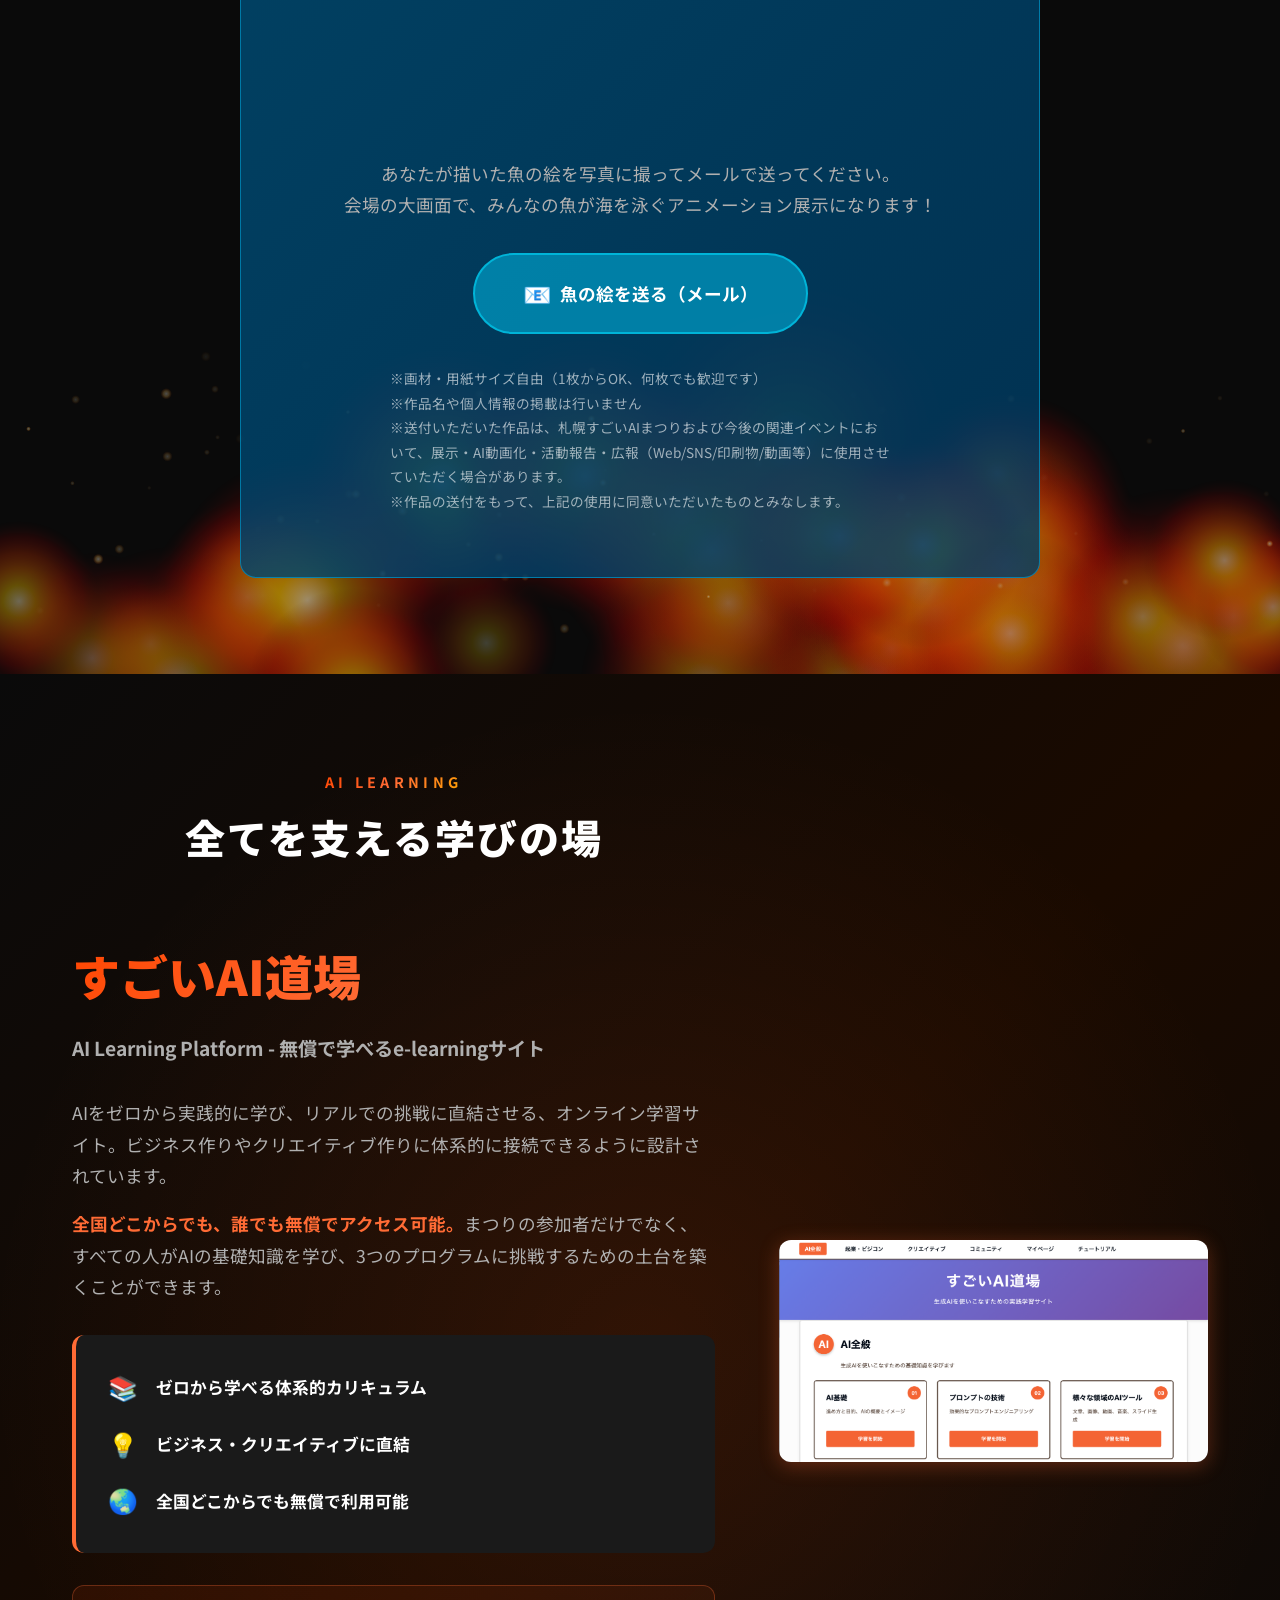
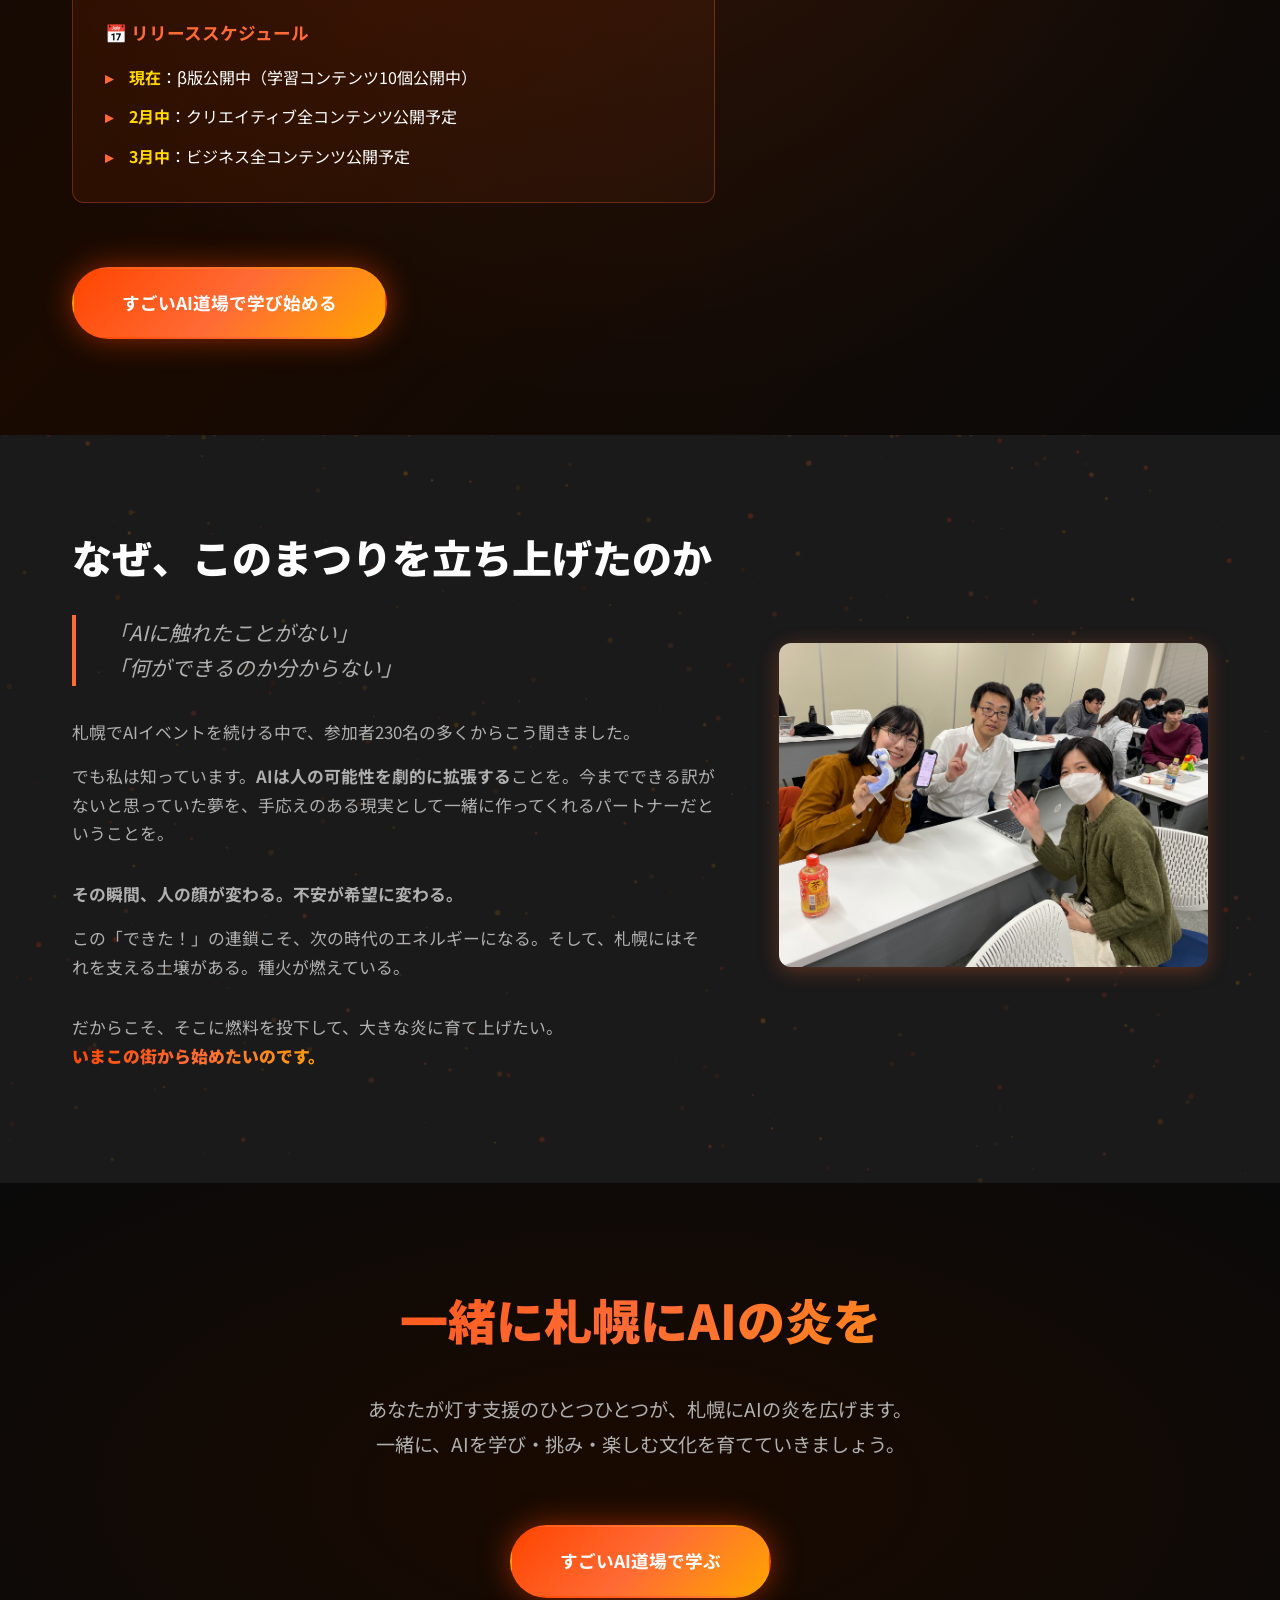
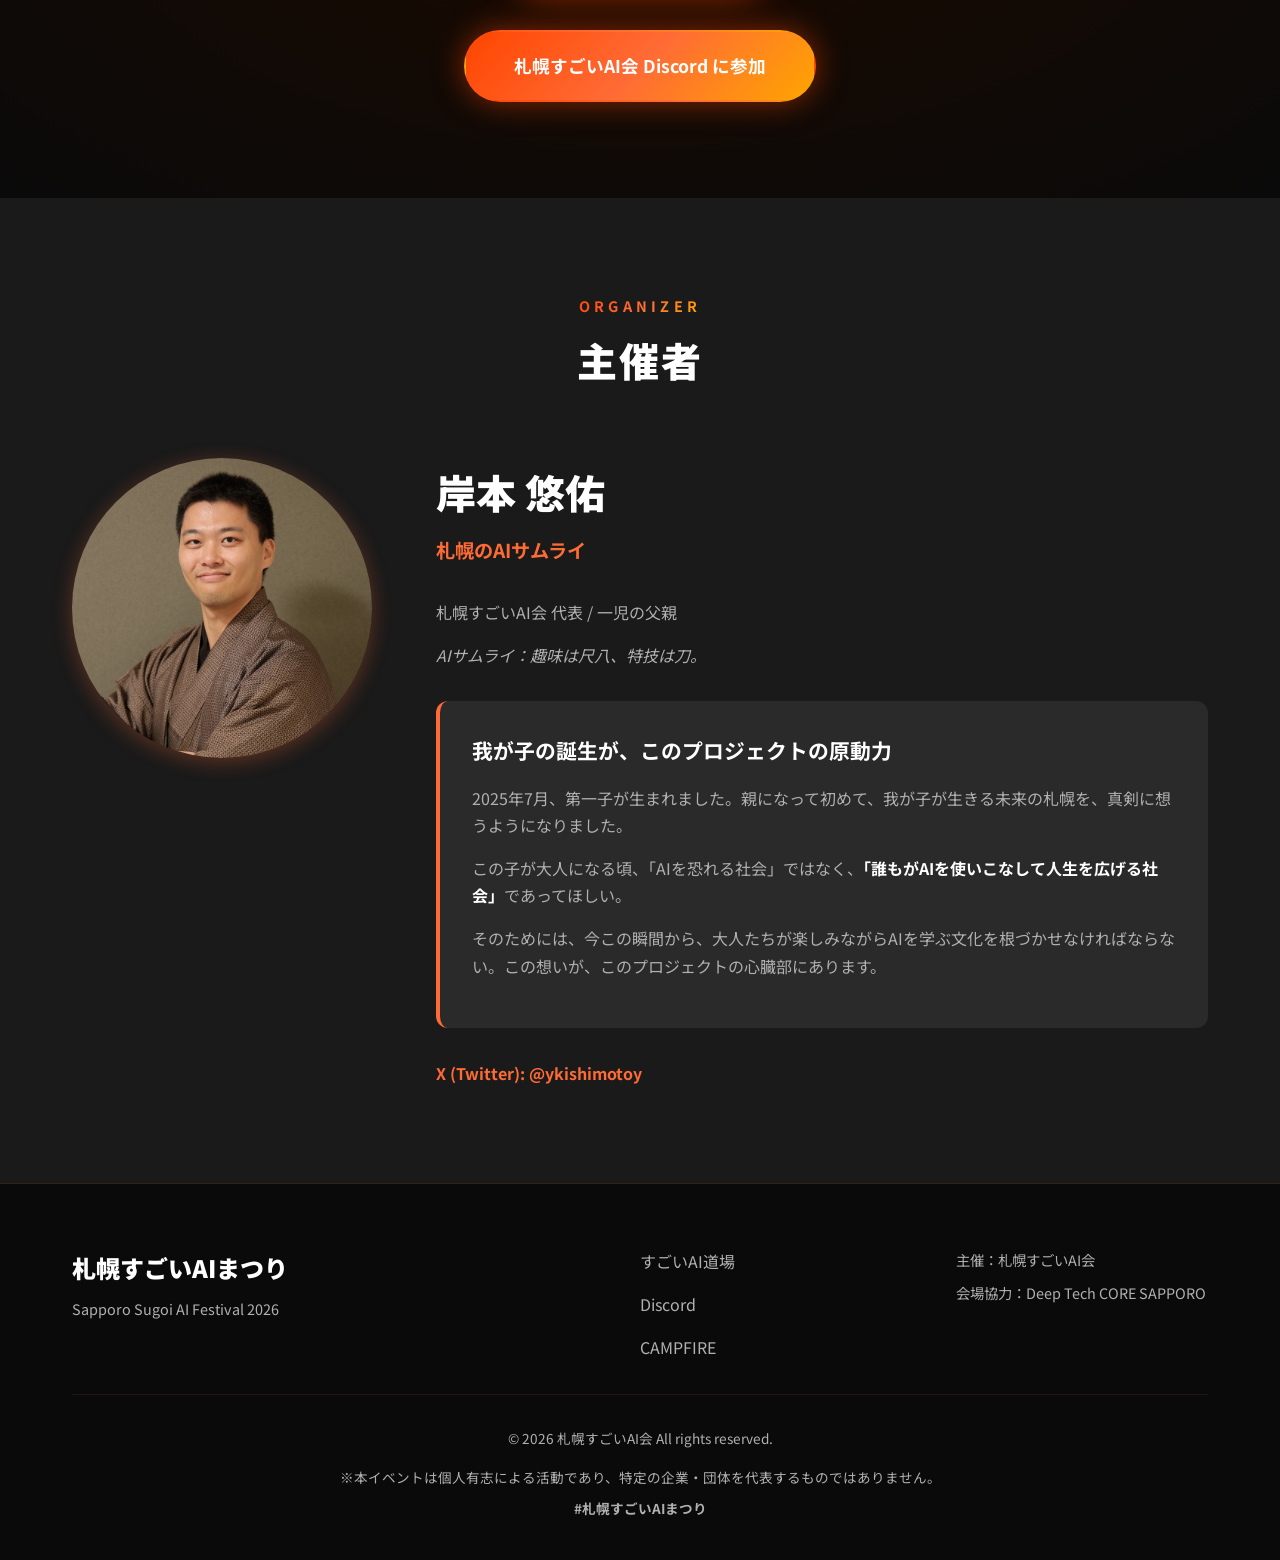
==== commit 2a255374: "add fishart id" ====
--- a/index.html
+++ b/index.html
@@ -201,7 +201,7 @@
             <div class="fish-art-collection">
                 <div class="fish-art-content">
                     <div class="fish-art-icon">🐟</div>
-                    <h3 class="fish-art-title">魚の絵を募集中！</h3>
+                    <h3 id="fish-art" class="fish-art-title">魚の絵を募集中！</h3>
                     <div class="fish-art-video">
                         <iframe
                             src="https://www.youtube.com/embed/X5ZaRYW8zKM"
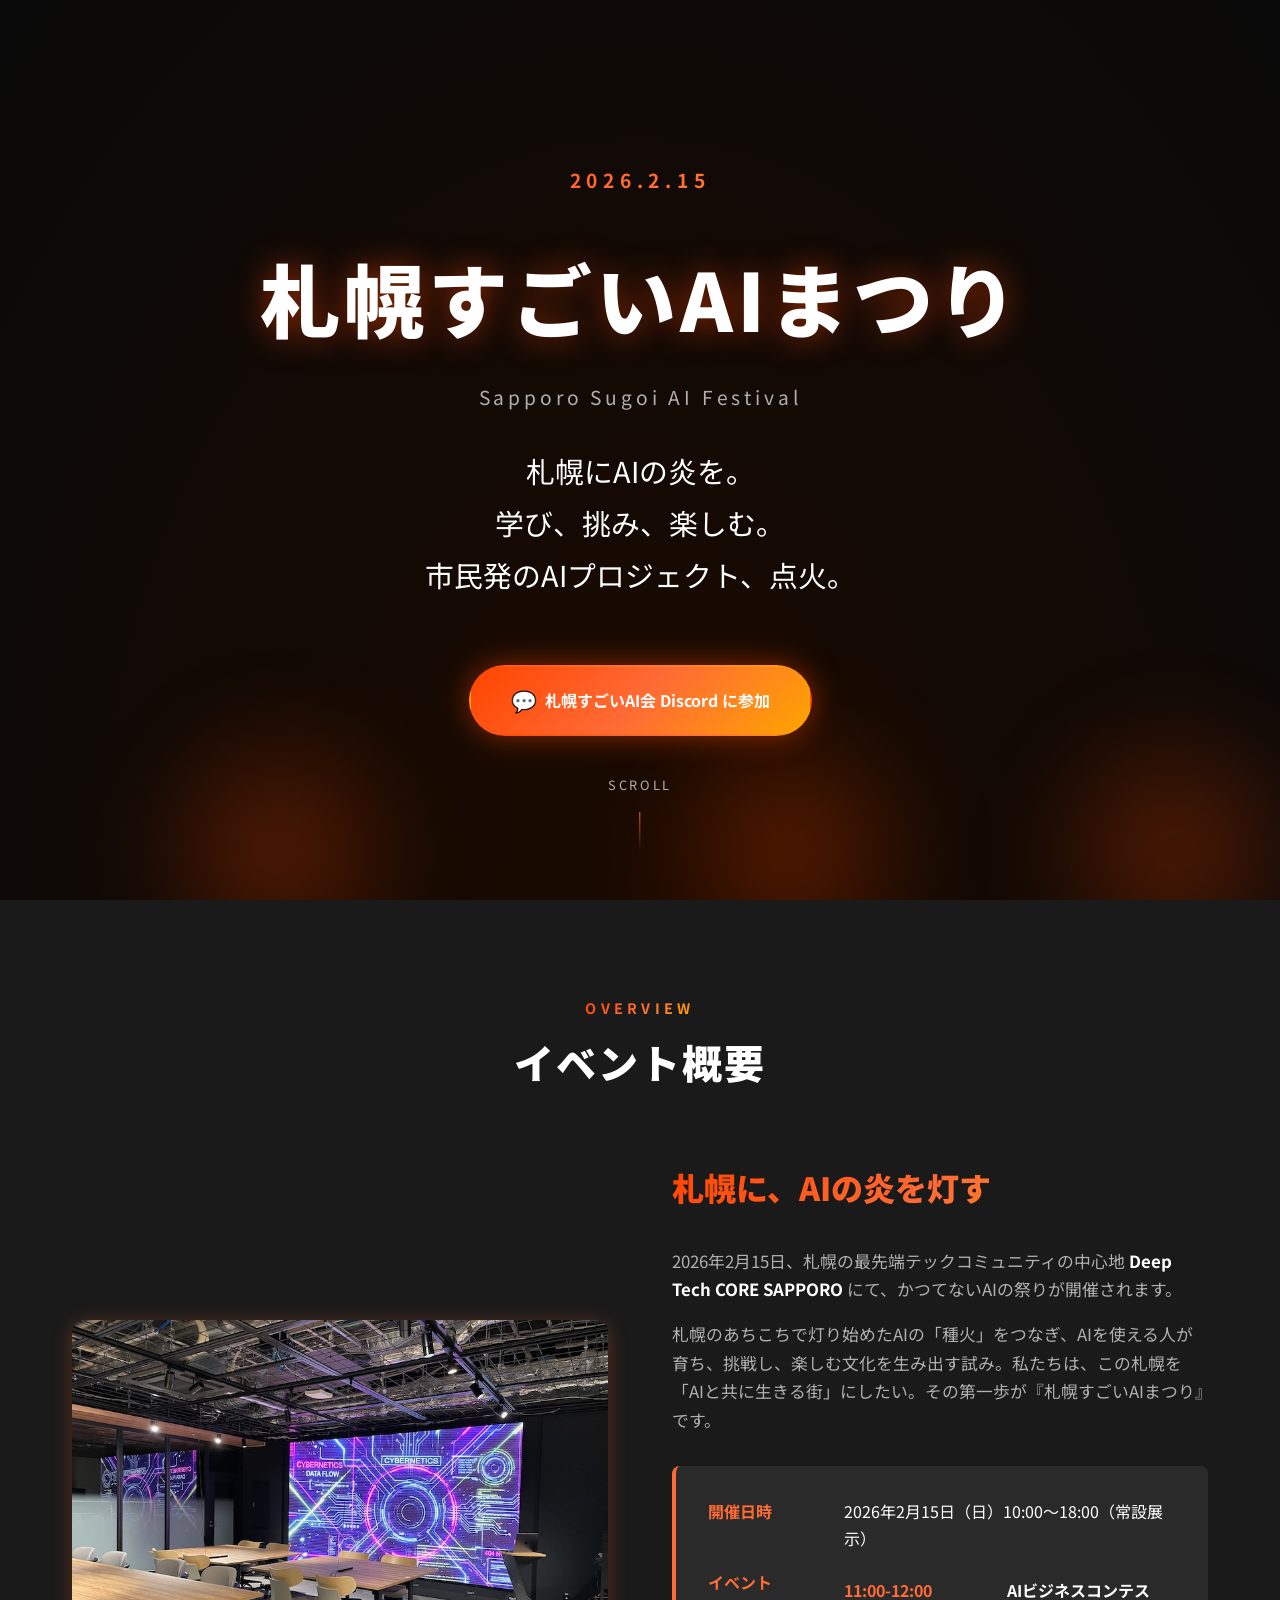
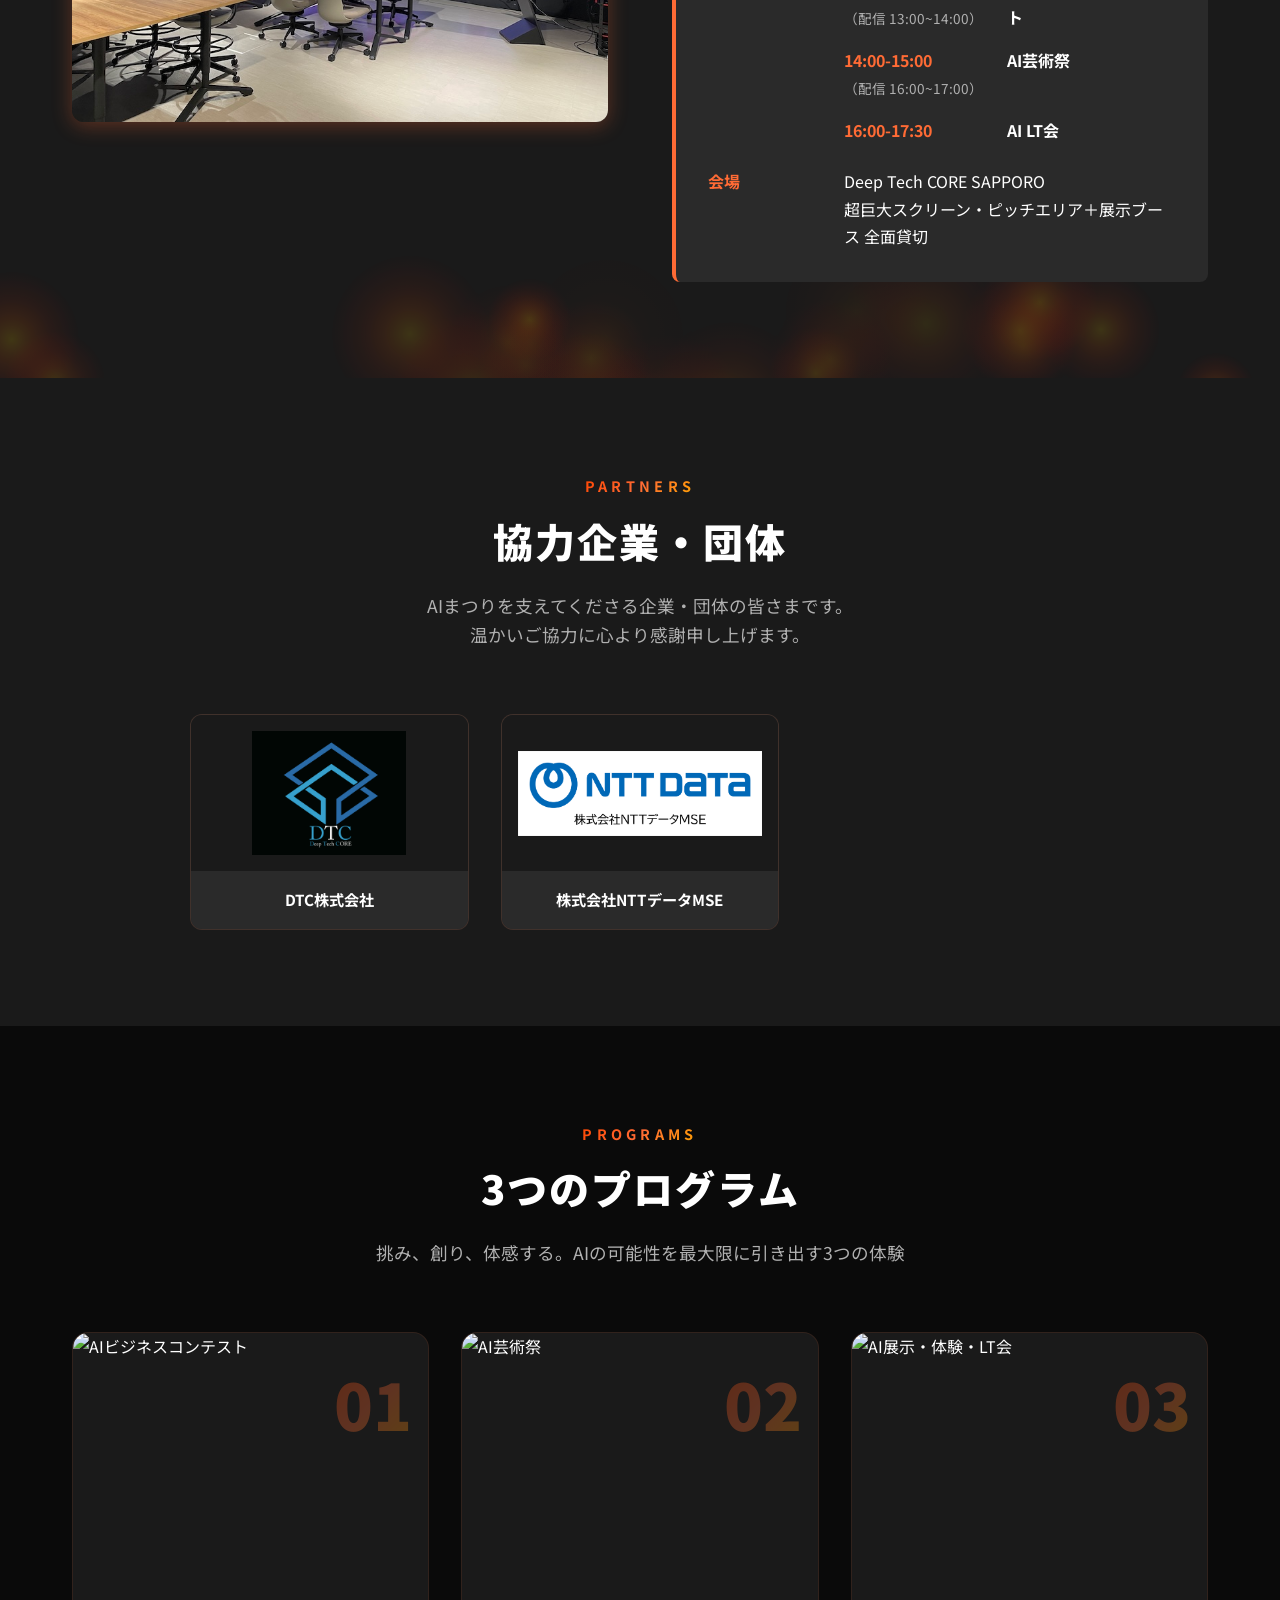
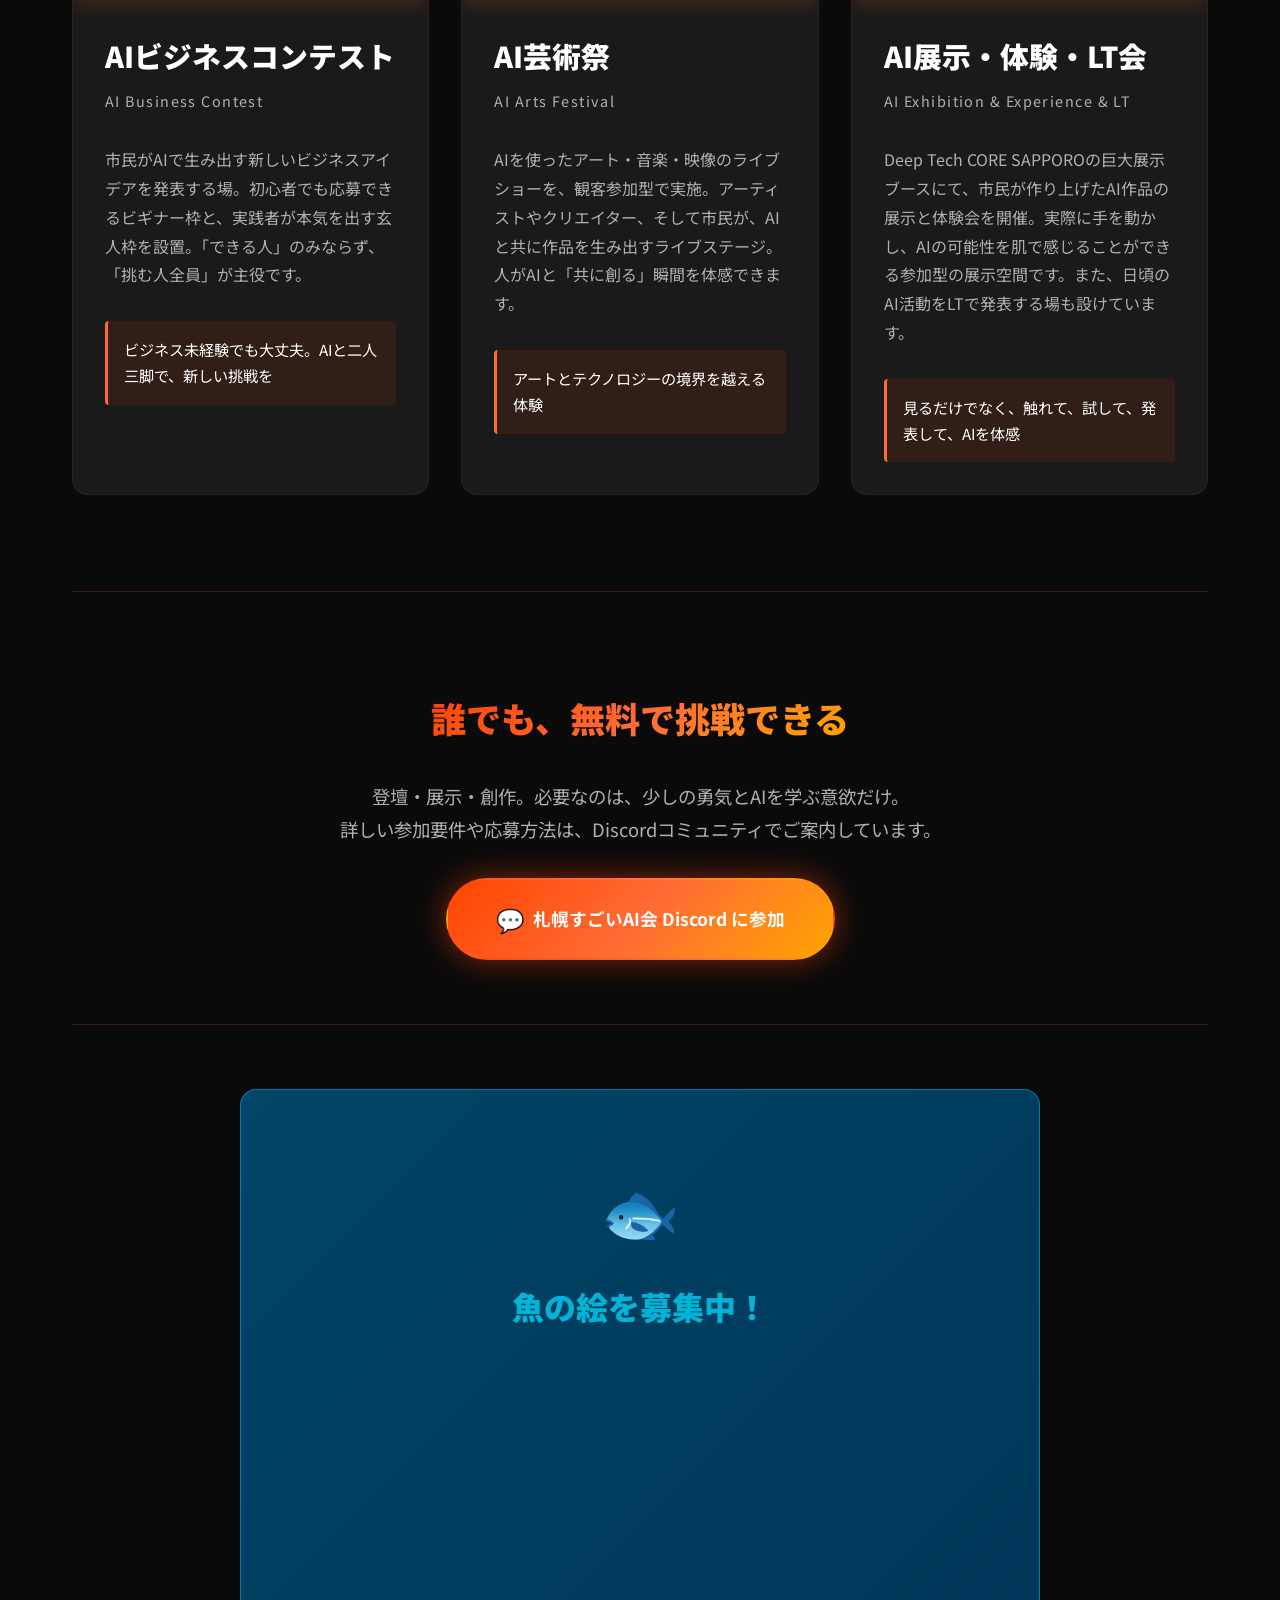
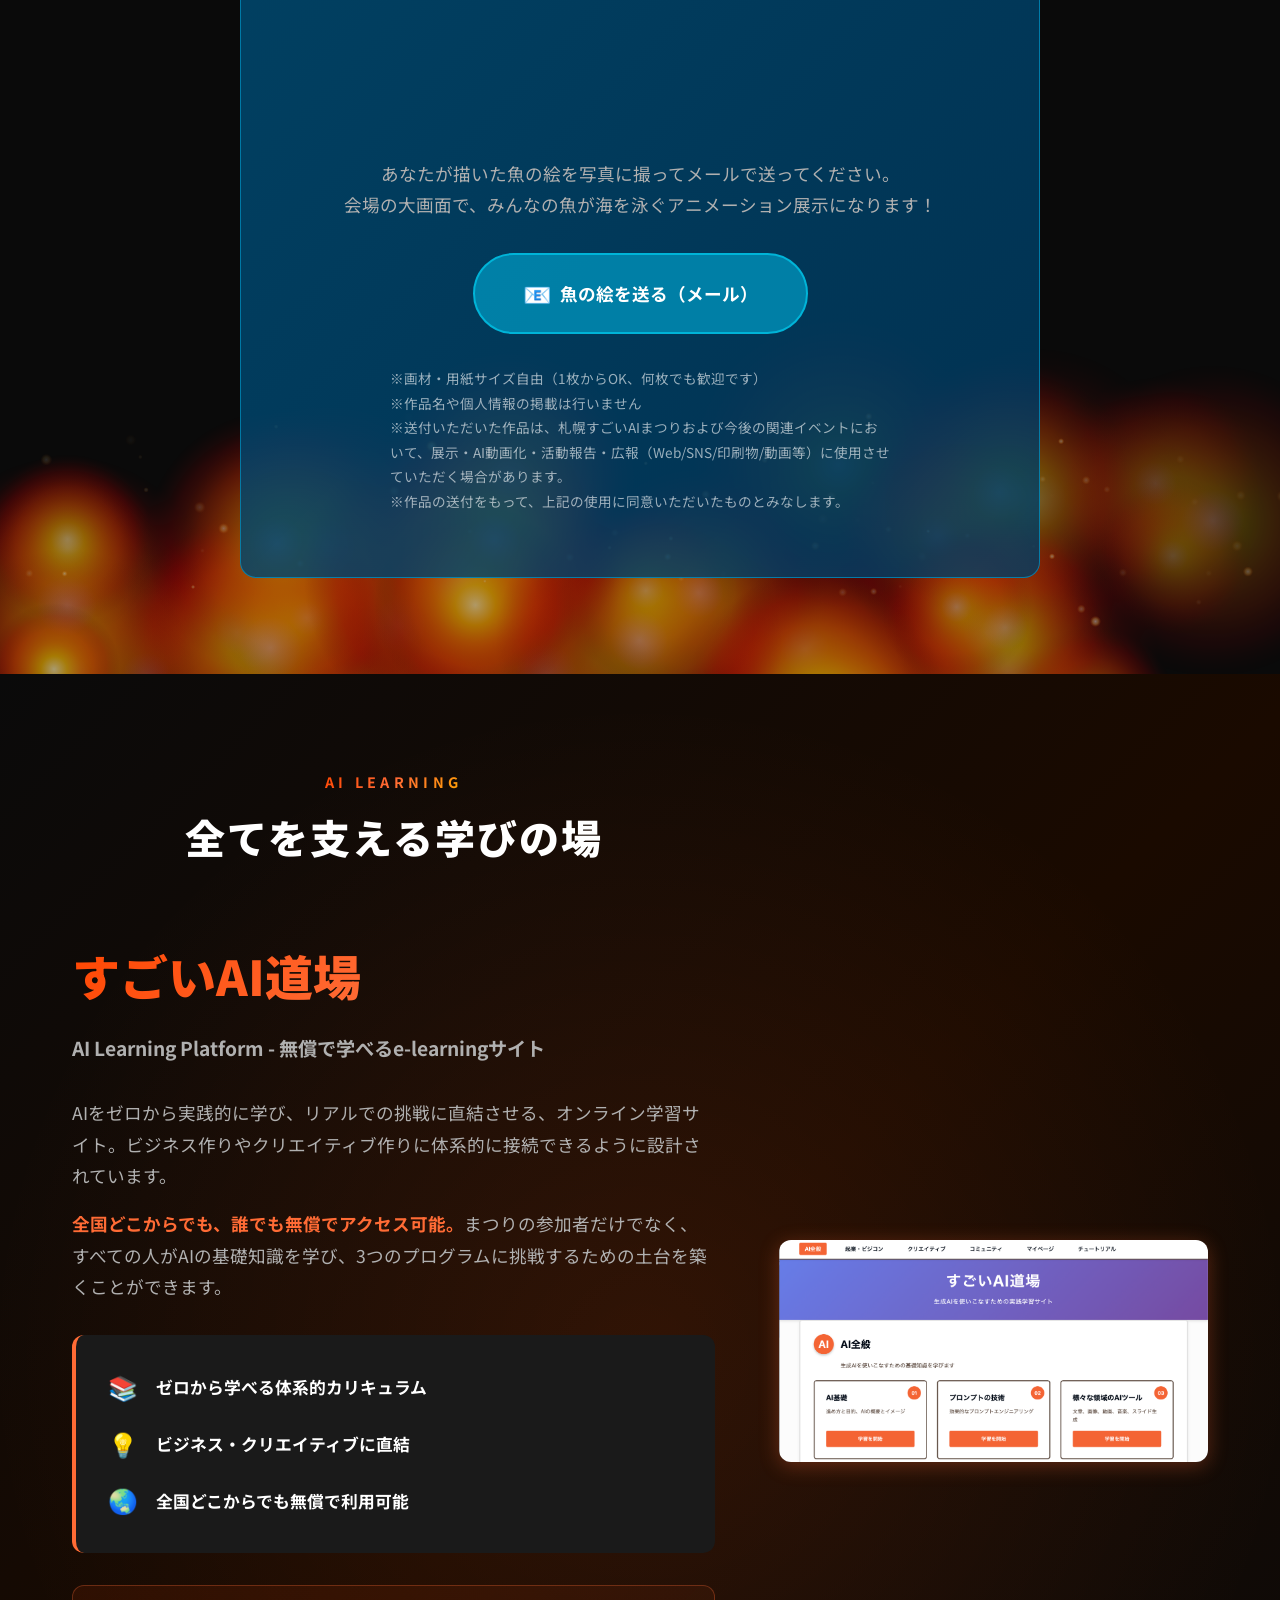
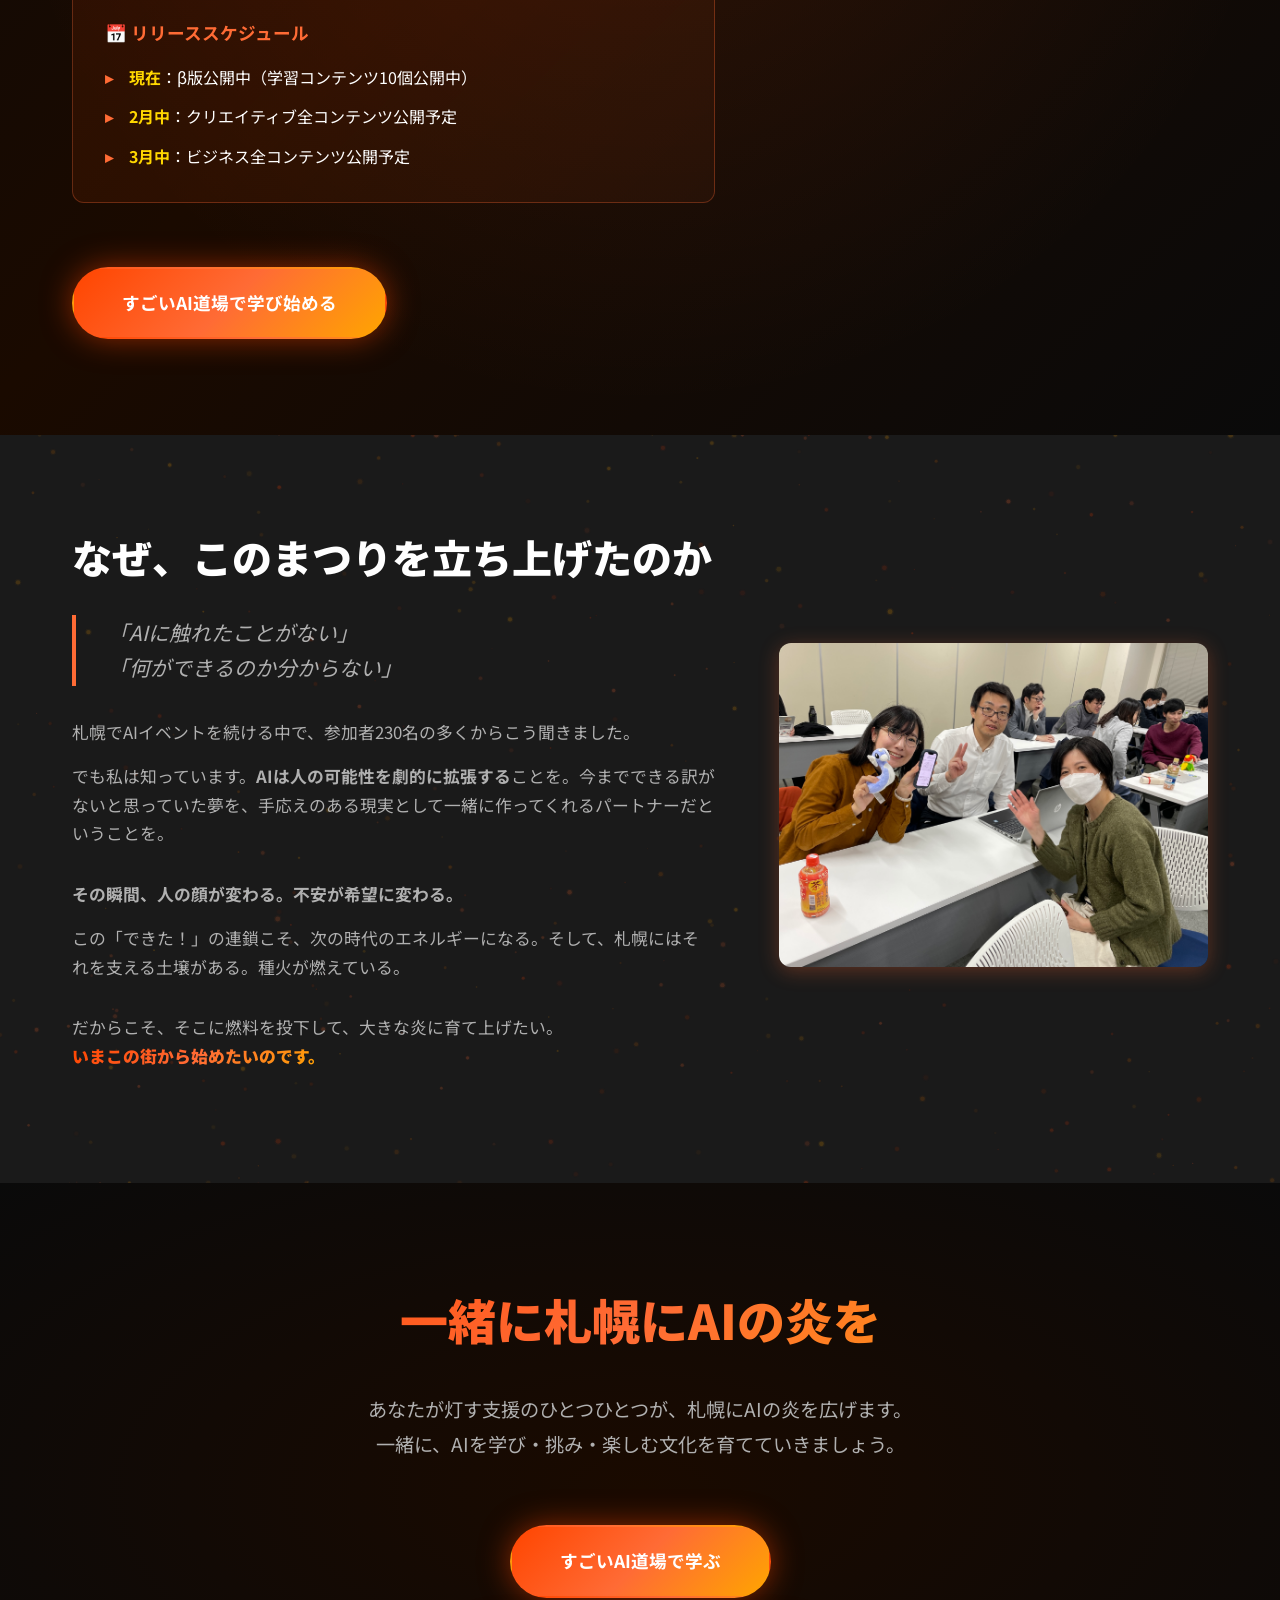
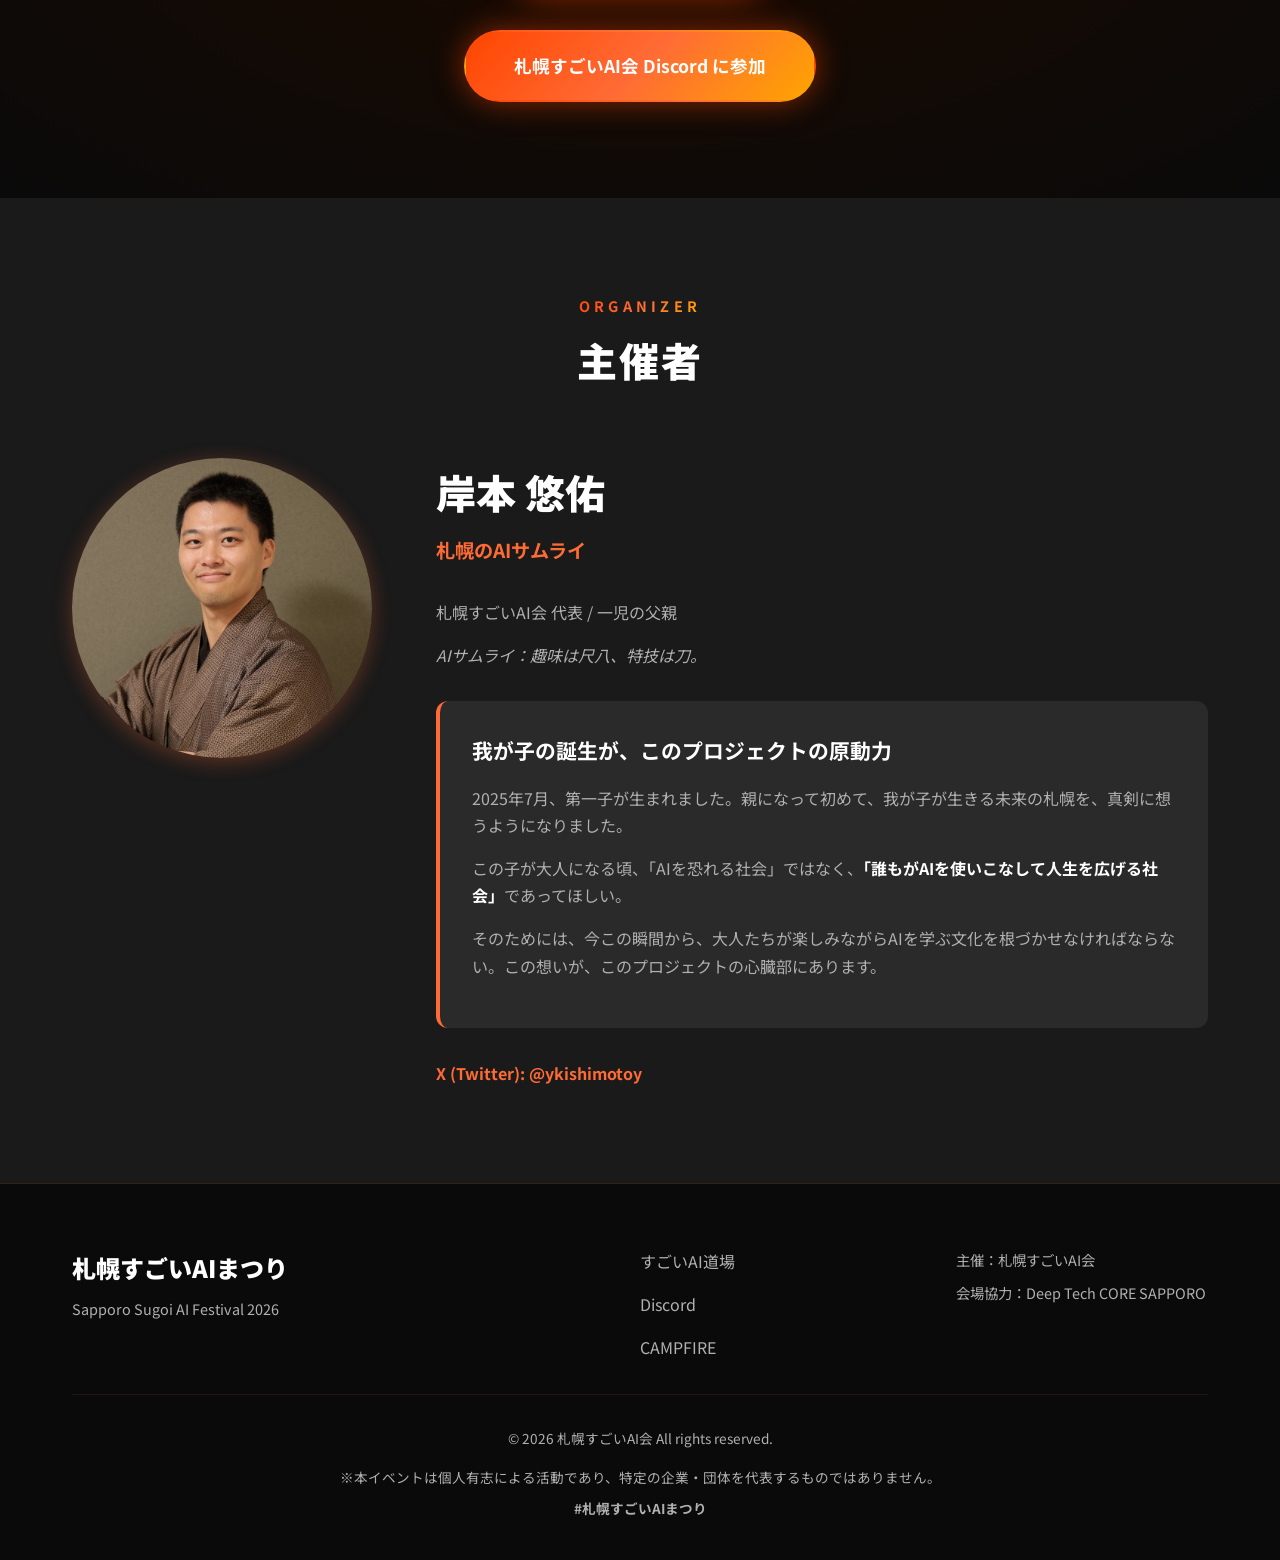
==== commit 2d102207: "add fishart movie" ====
--- a/index.html
+++ b/index.html
@@ -204,7 +204,7 @@
                     <h3 id="fish-art" class="fish-art-title">魚の絵を募集中！</h3>
                     <div class="fish-art-video">
                         <iframe
-                            src="https://www.youtube.com/embed/X5ZaRYW8zKM"
+                            src="https://www.youtube.com/embed/g9D3o8O7LR4"
                             title="魚の絵募集について"
                             frameborder="0"
                             allow="accelerometer; autoplay; clipboard-write; encrypted-media; gyroscope; picture-in-picture; web-share"
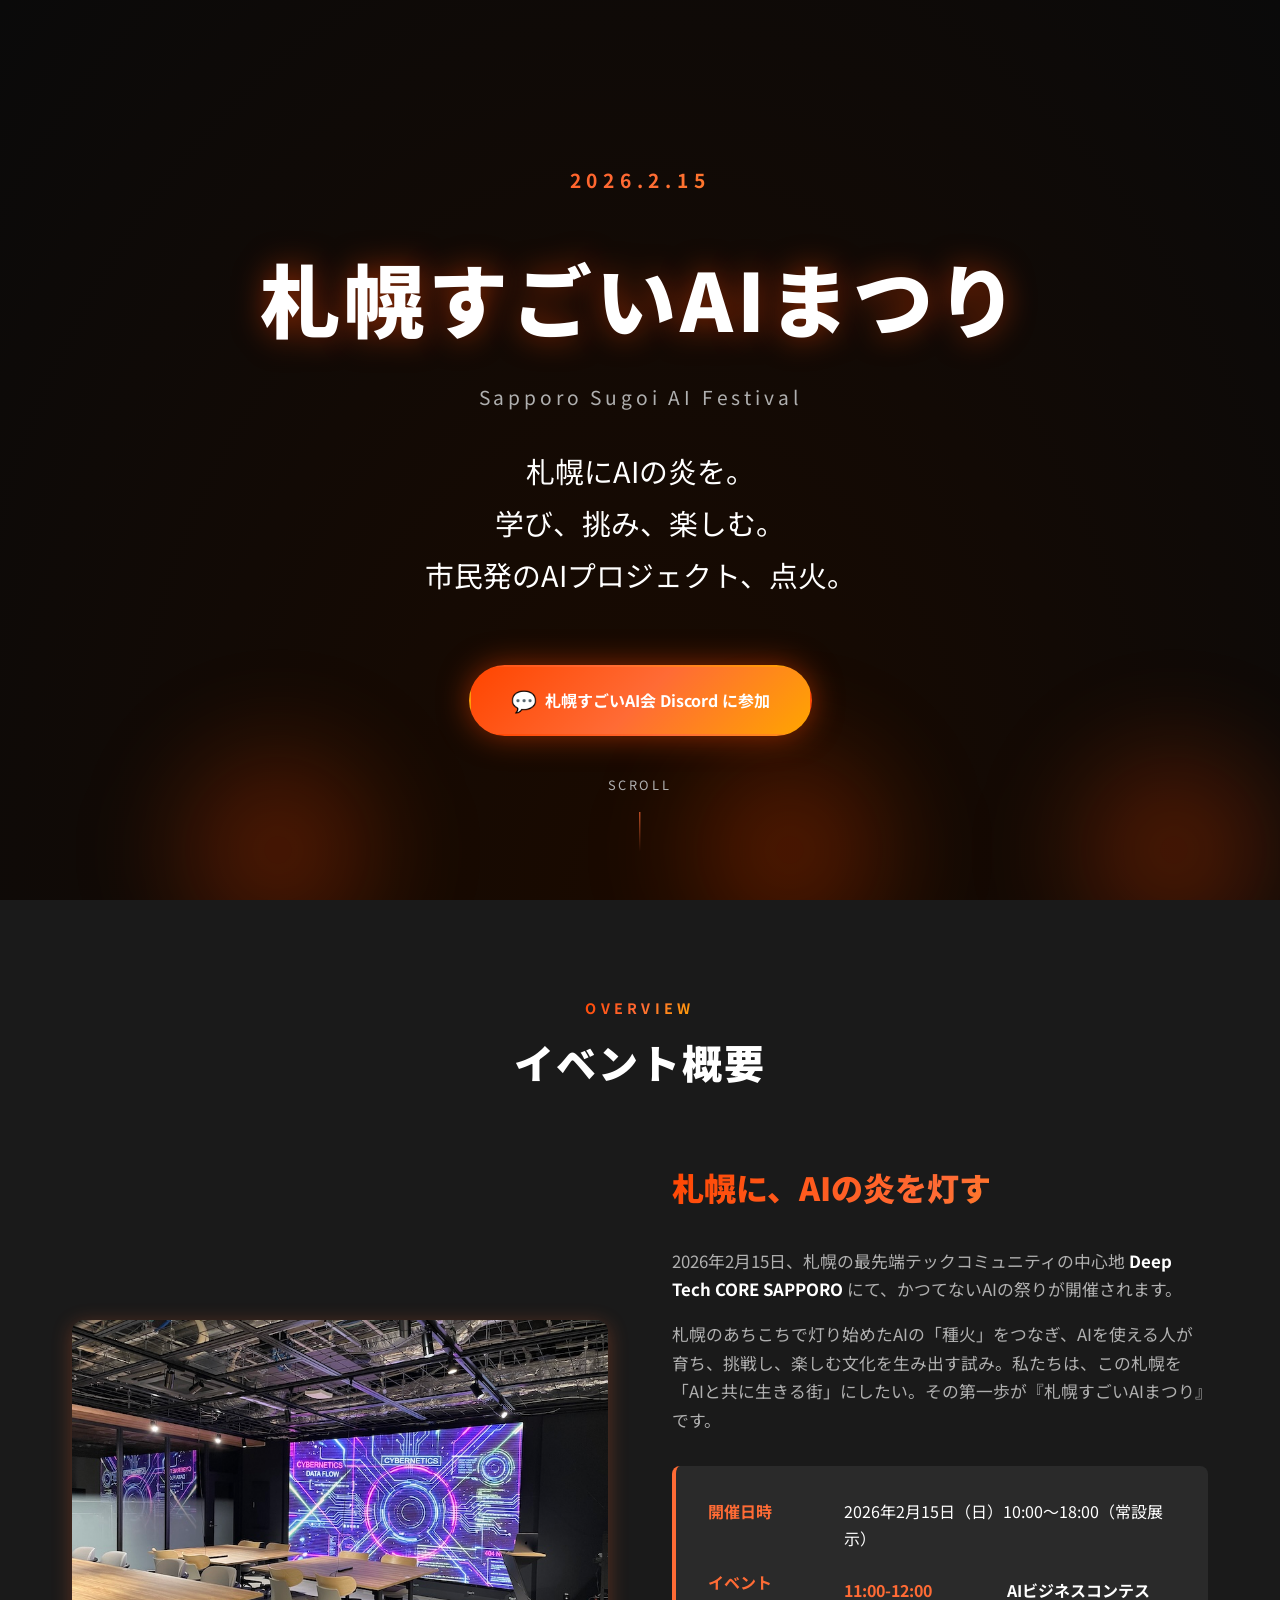
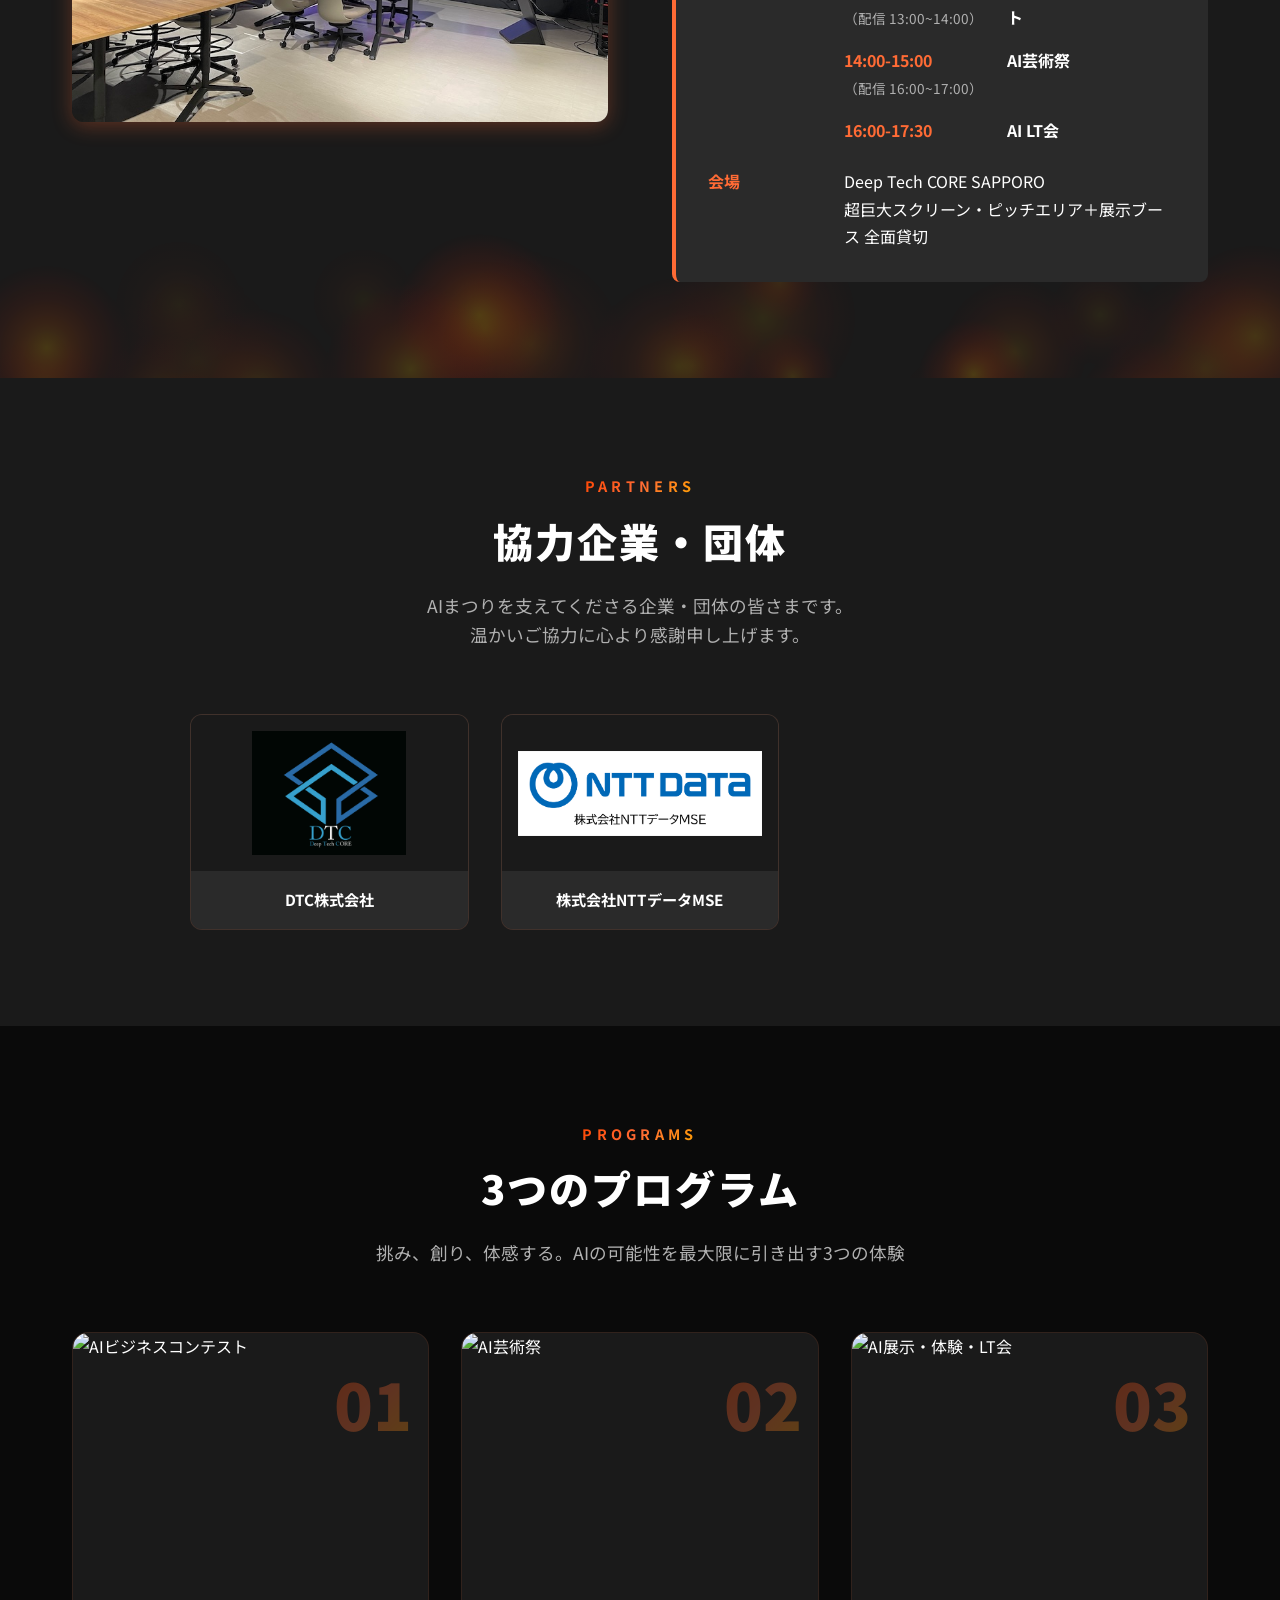
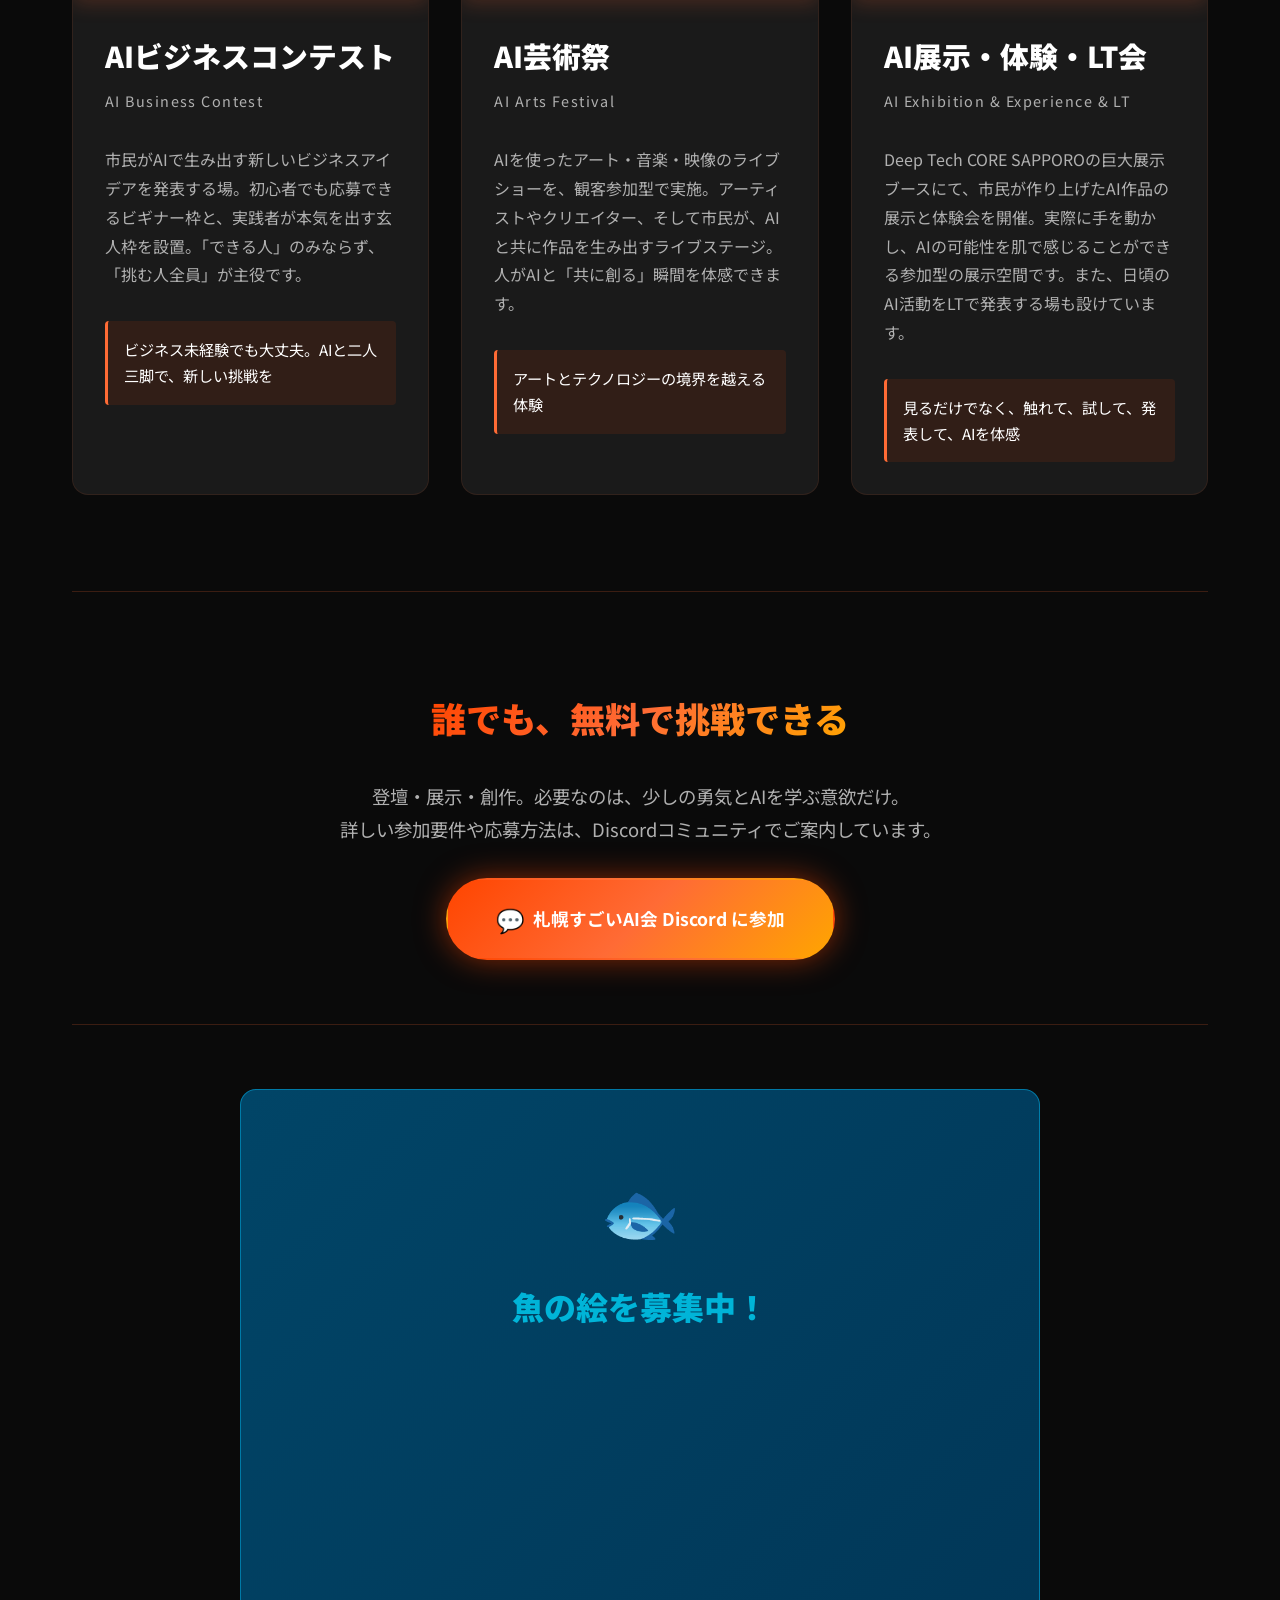
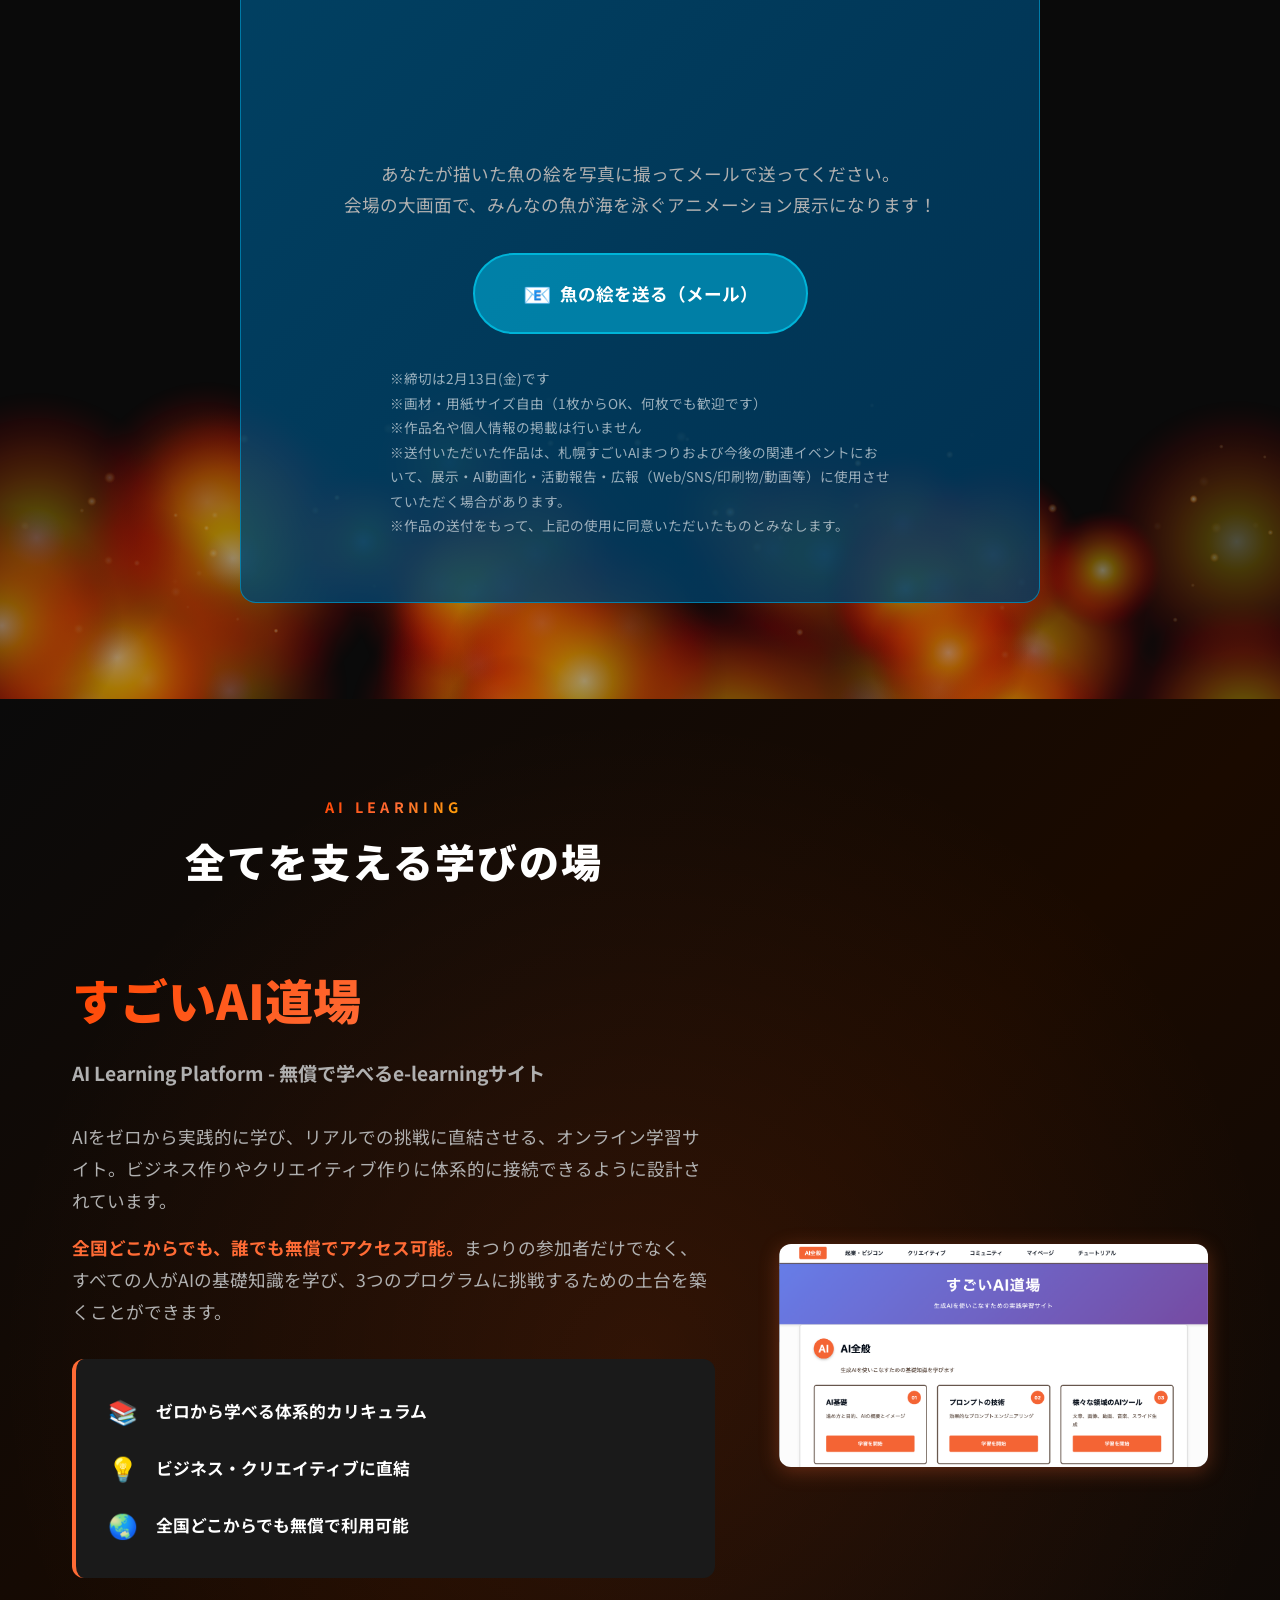
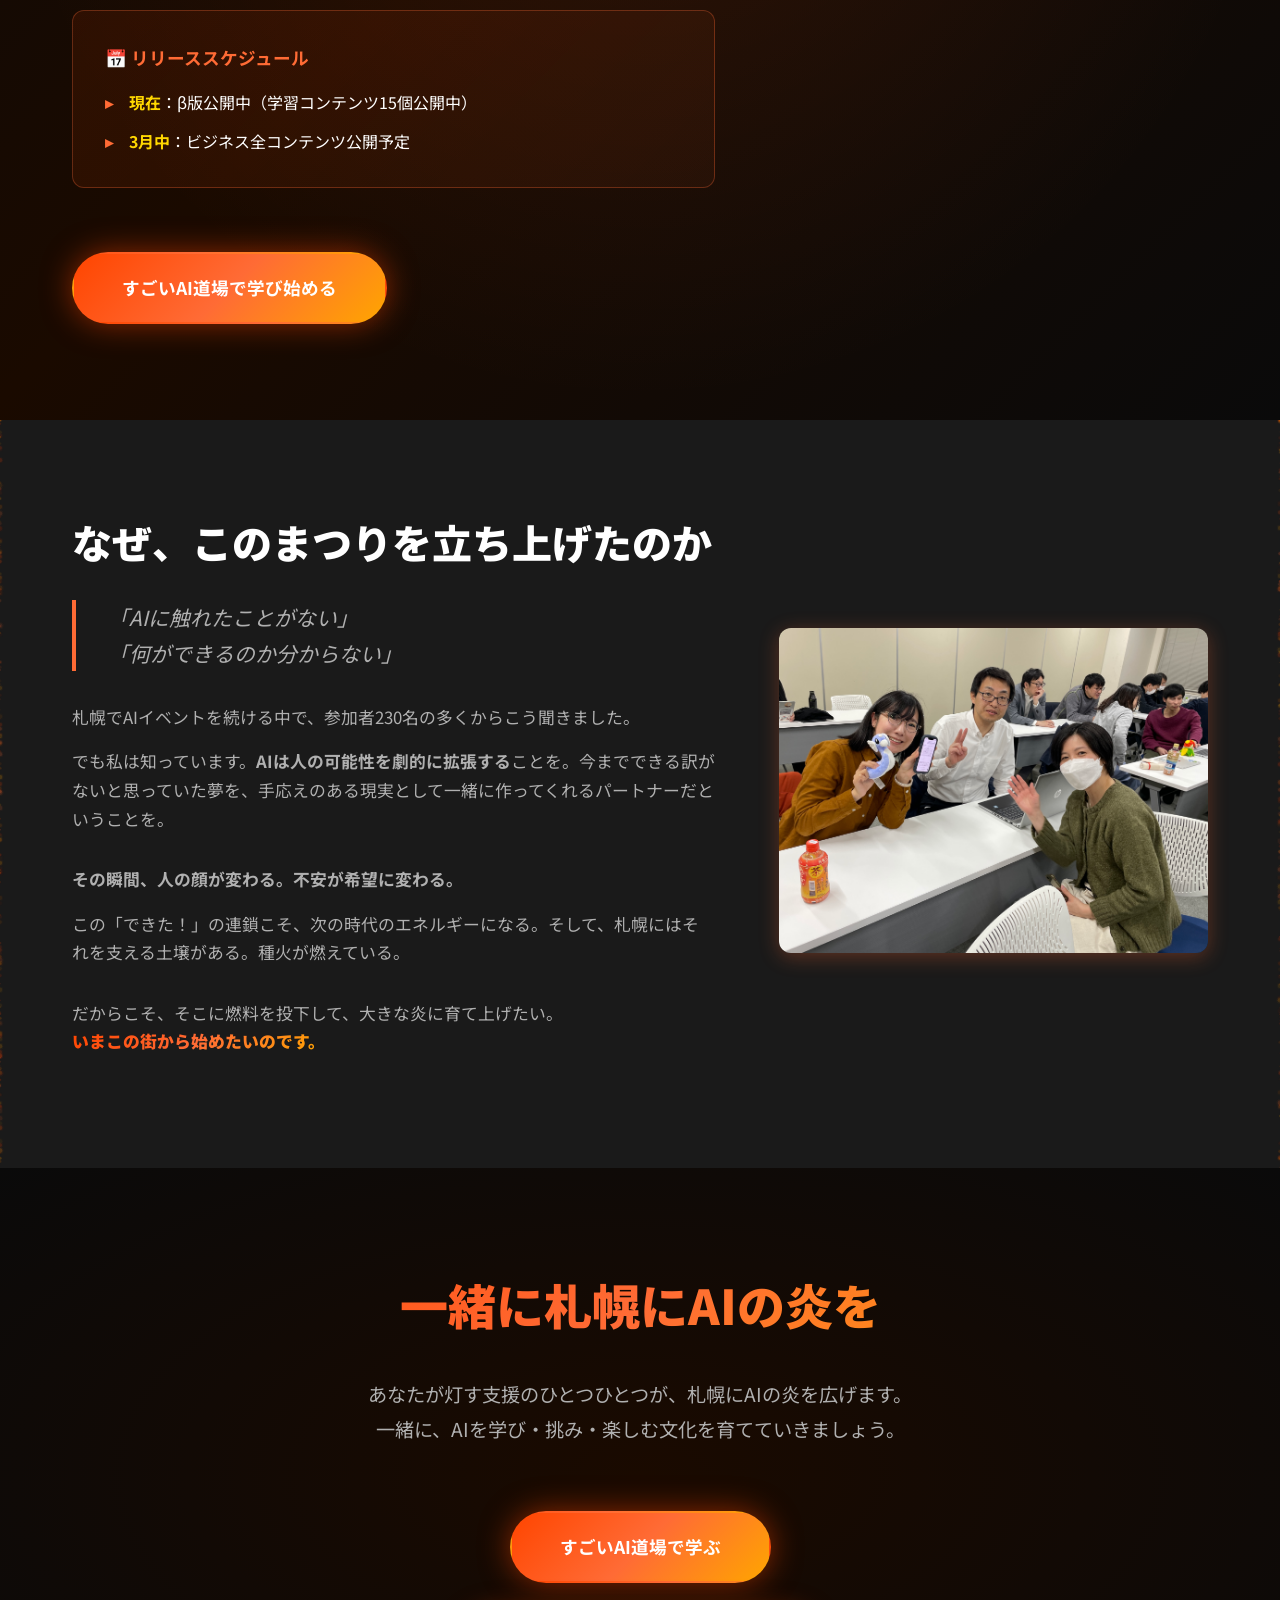
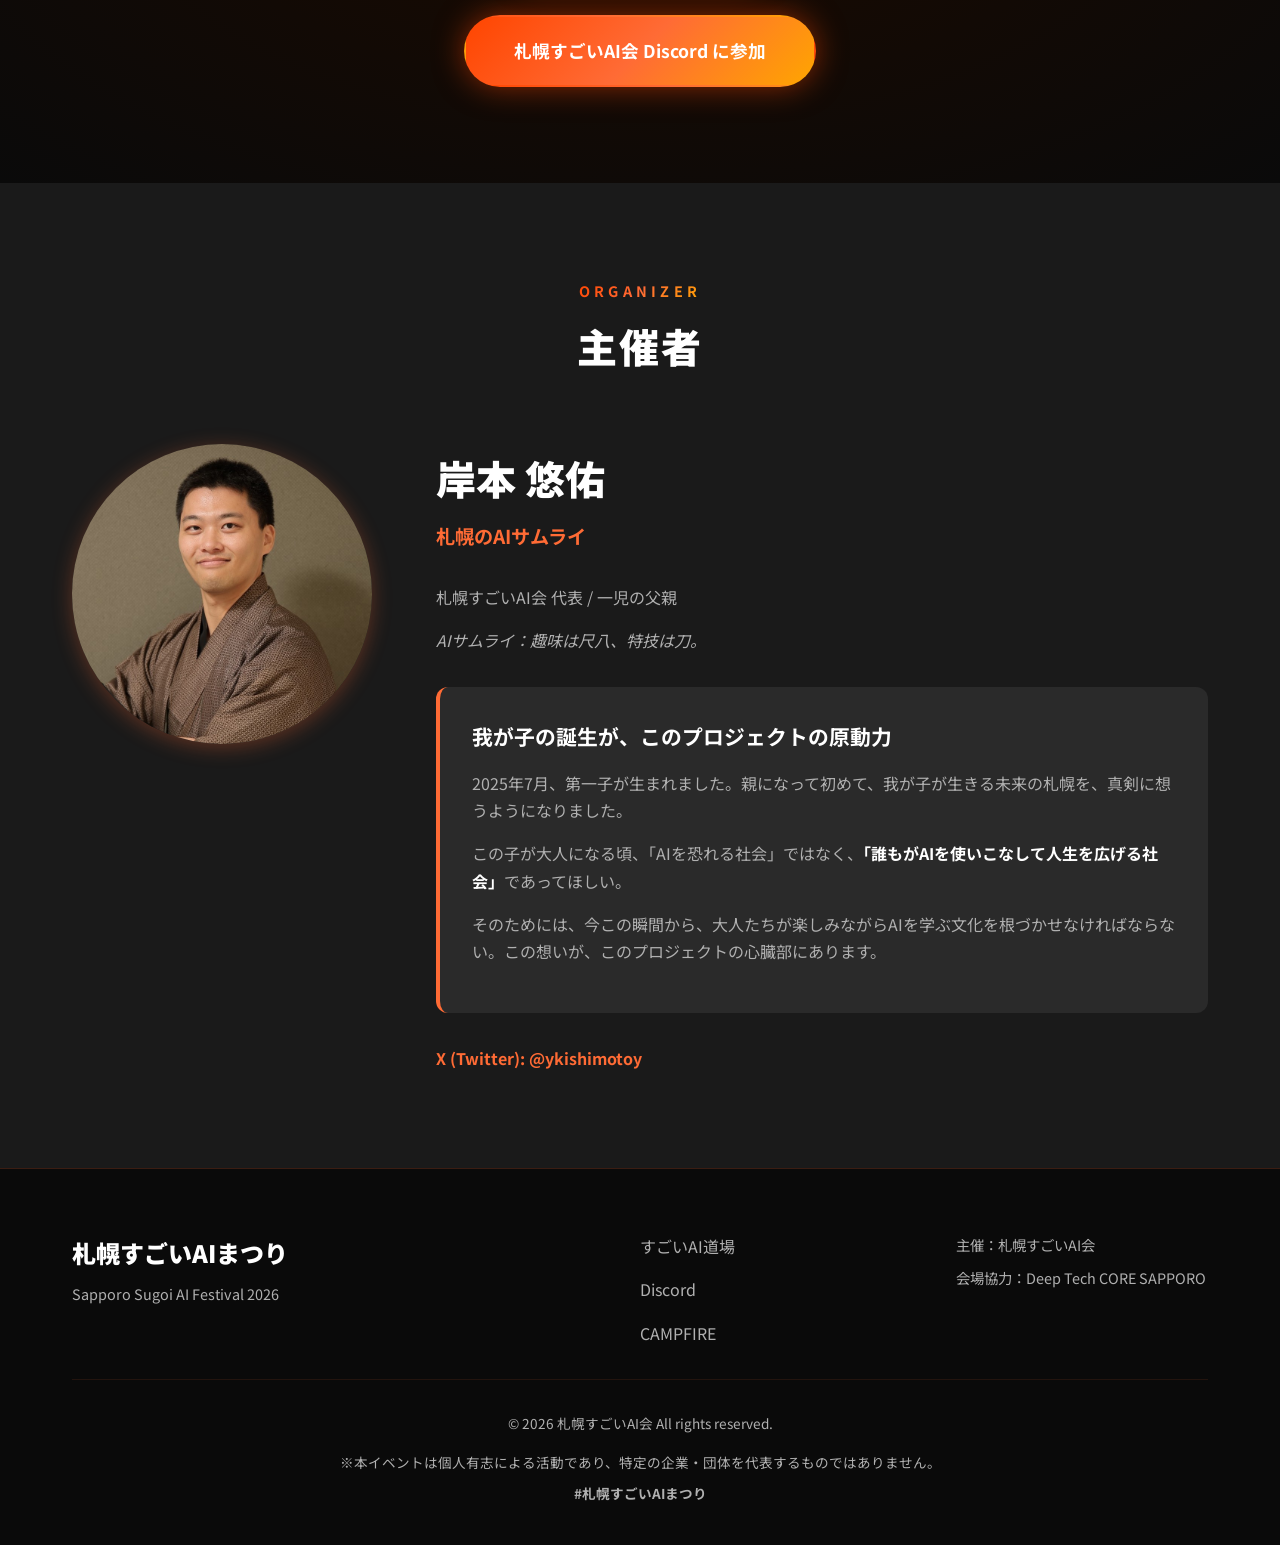
==== commit 560d47e8: "update sakana" ====
--- a/index.html
+++ b/index.html
@@ -220,6 +220,7 @@
                         <span class="btn-text">魚の絵を送る（メール）</span>
                     </a>
                     <p class="fish-art-notes">
+                        ※締切は2月13日(金)です<br>
                         ※画材・用紙サイズ自由（1枚からOK、何枚でも歓迎です）<br>
                         ※作品名や個人情報の掲載は行いません<br>
                         ※送付いただいた作品は、札幌すごいAIまつりおよび今後の関連イベントにおいて、展示・AI動画化・活動報告・広報（Web/SNS/印刷物/動画等）に使用させていただく場合があります。<br>
@@ -267,8 +268,7 @@
                     <div class="dojo-release-schedule">
                         <p class="schedule-label">📅 リリーススケジュール</p>
                         <ul class="schedule-list">
-                            <li><strong>現在</strong>：β版公開中（学習コンテンツ10個公開中）</li>
-                            <li><strong>2月中</strong>：クリエイティブ全コンテンツ公開予定</li>
+                            <li><strong>現在</strong>：β版公開中（学習コンテンツ15個公開中）</li>
                             <li><strong>3月中</strong>：ビジネス全コンテンツ公開予定</li>
                         </ul>
                     </div>
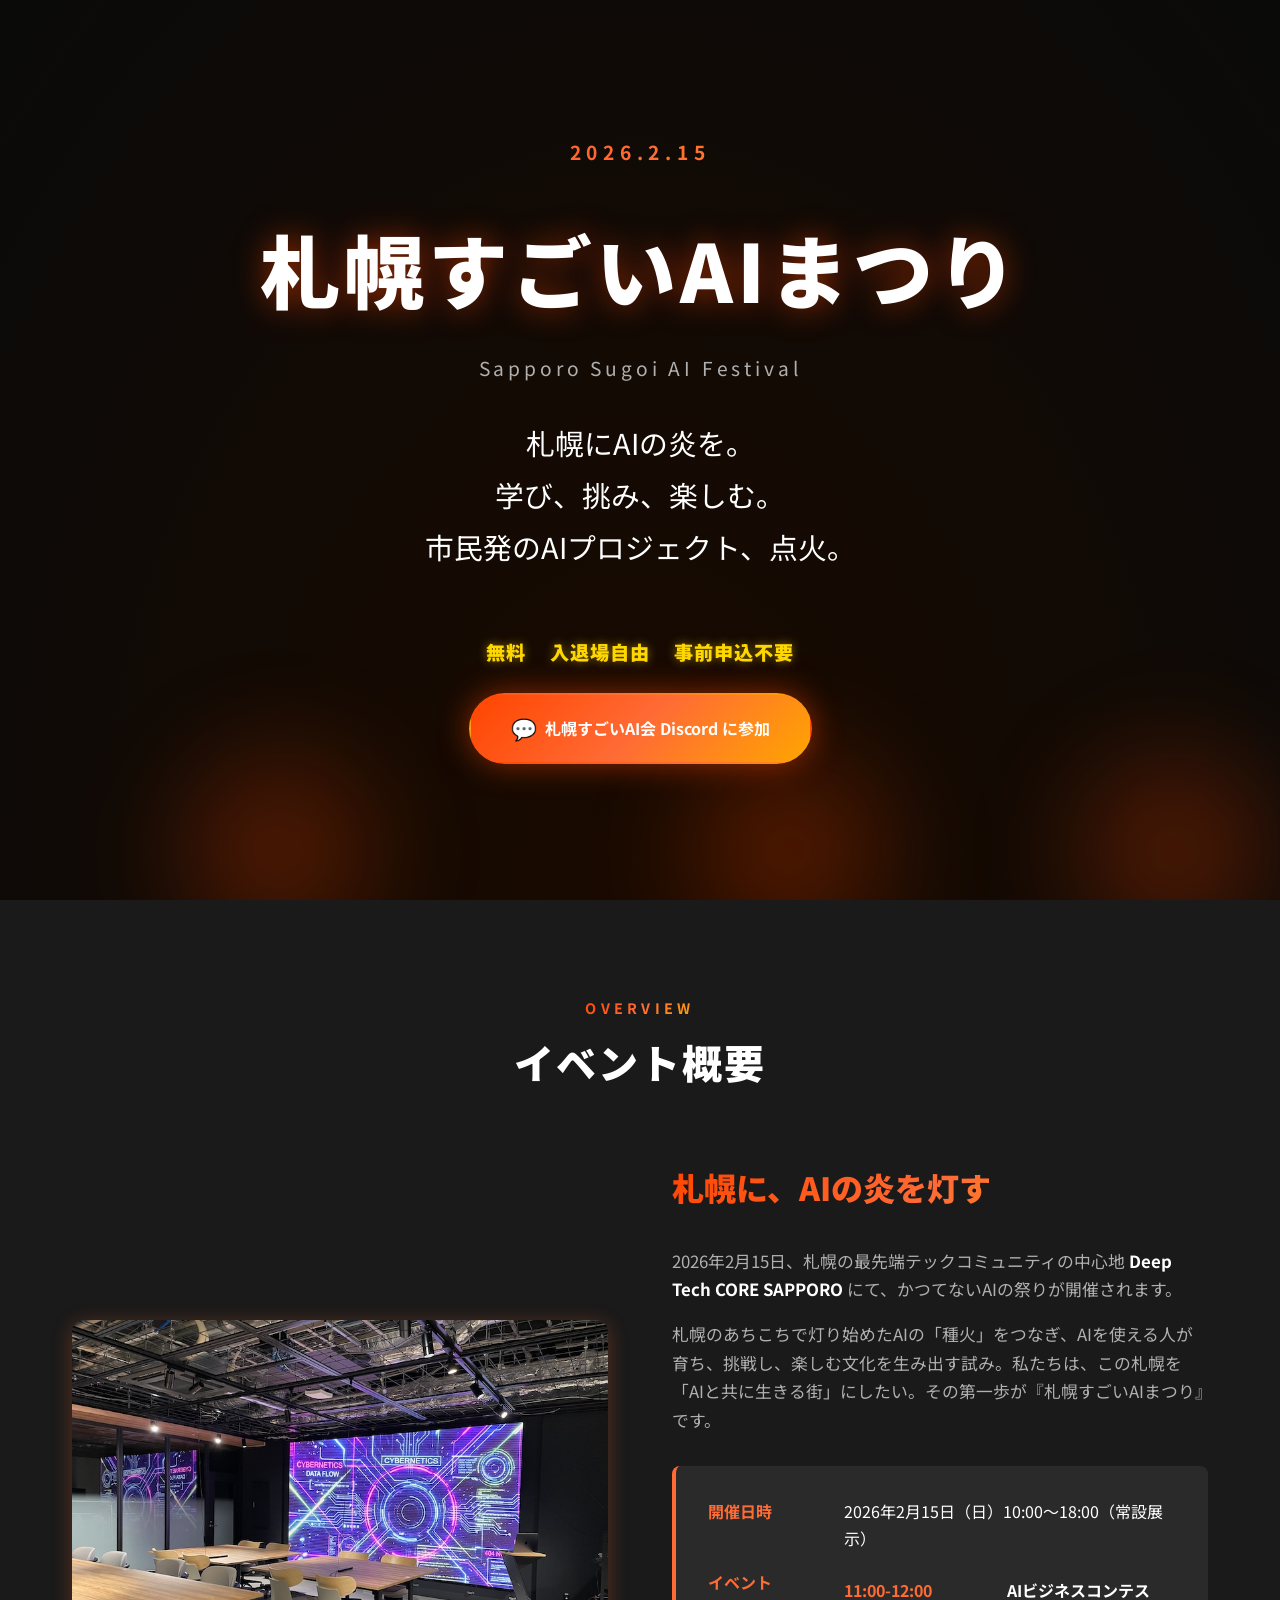
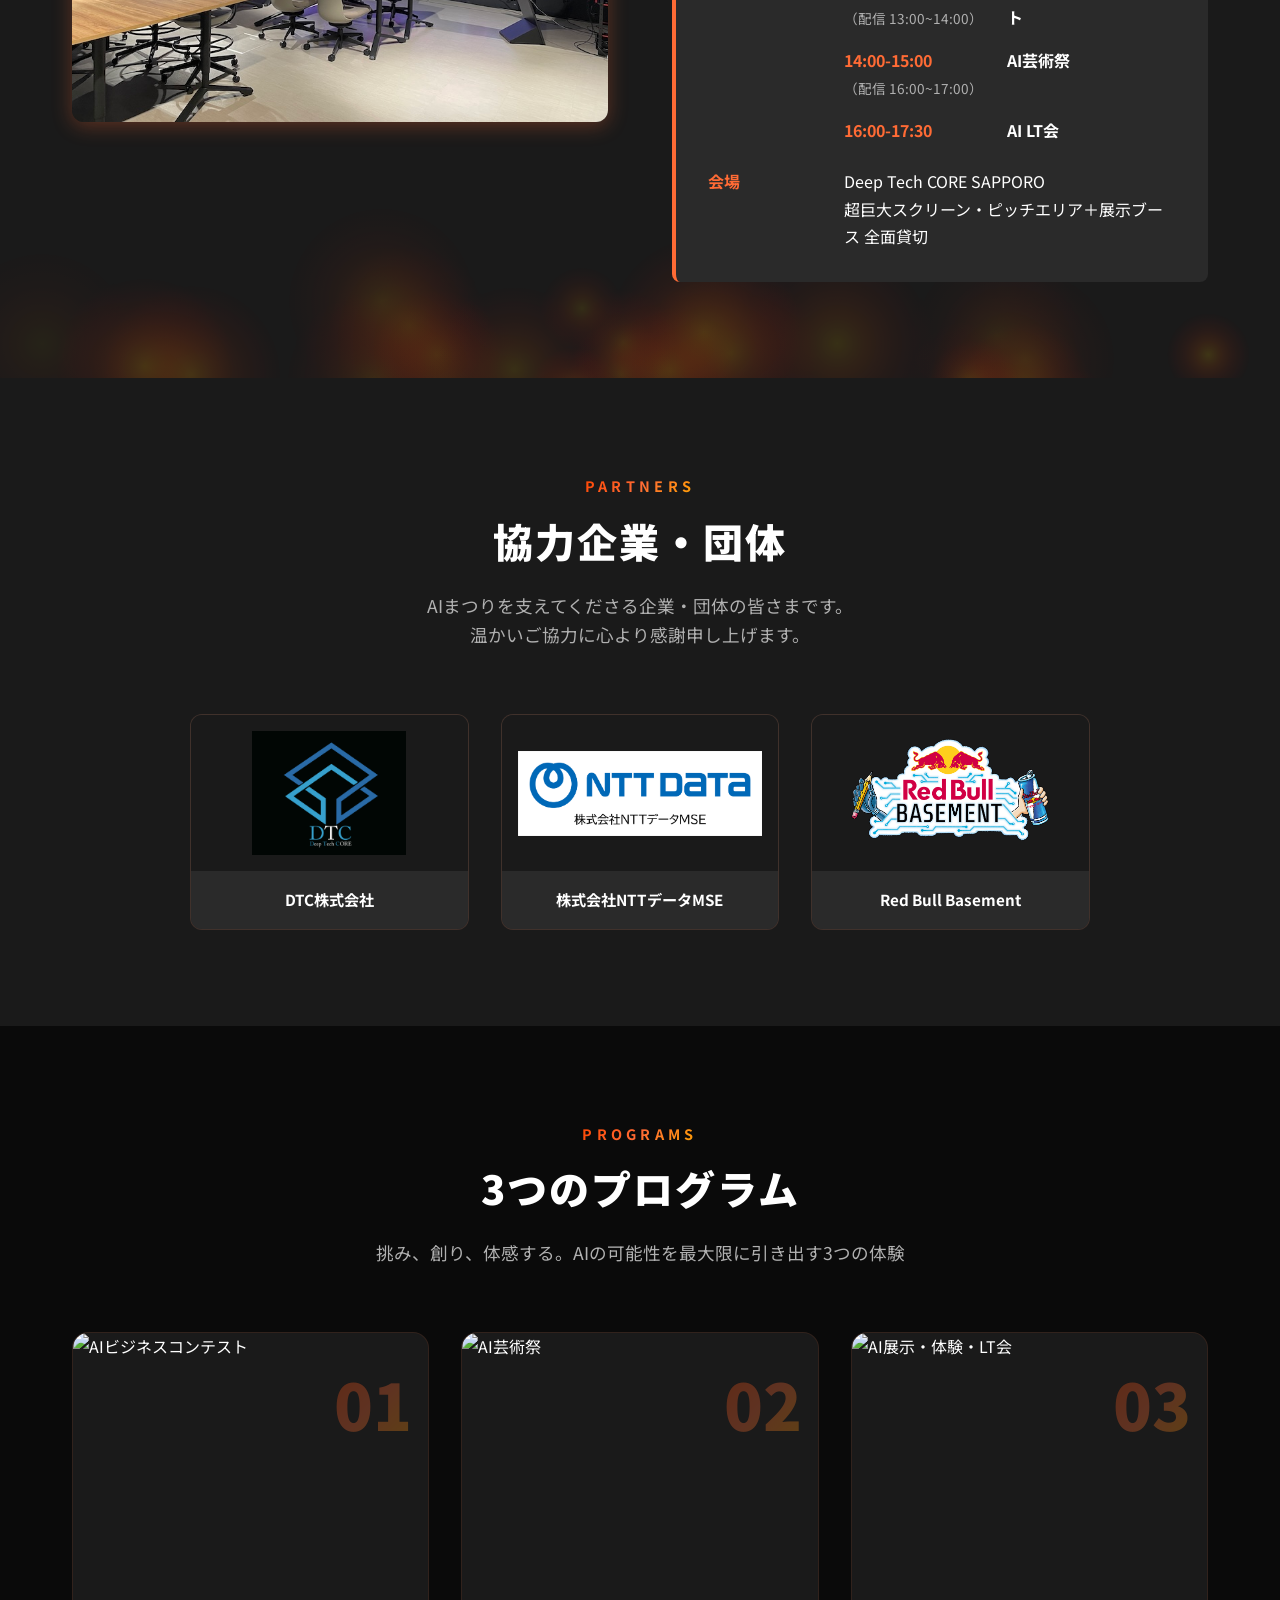
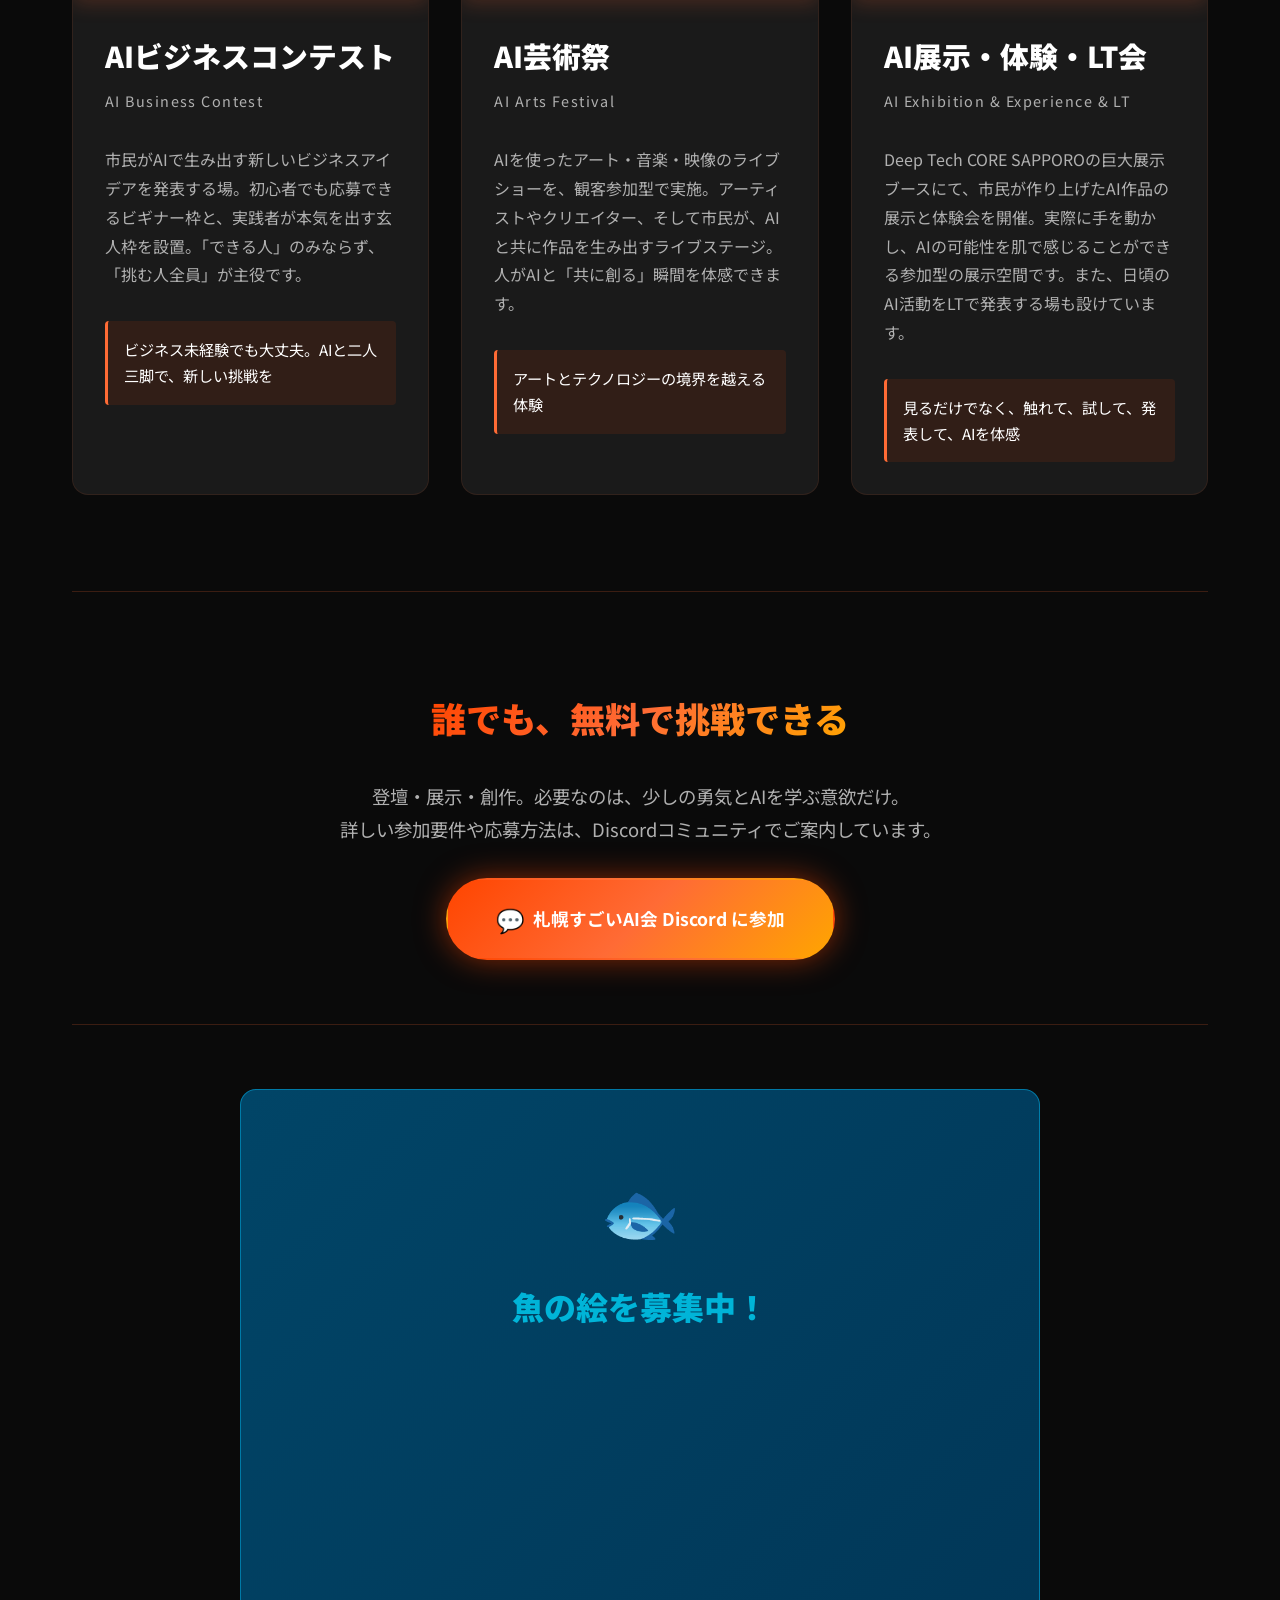
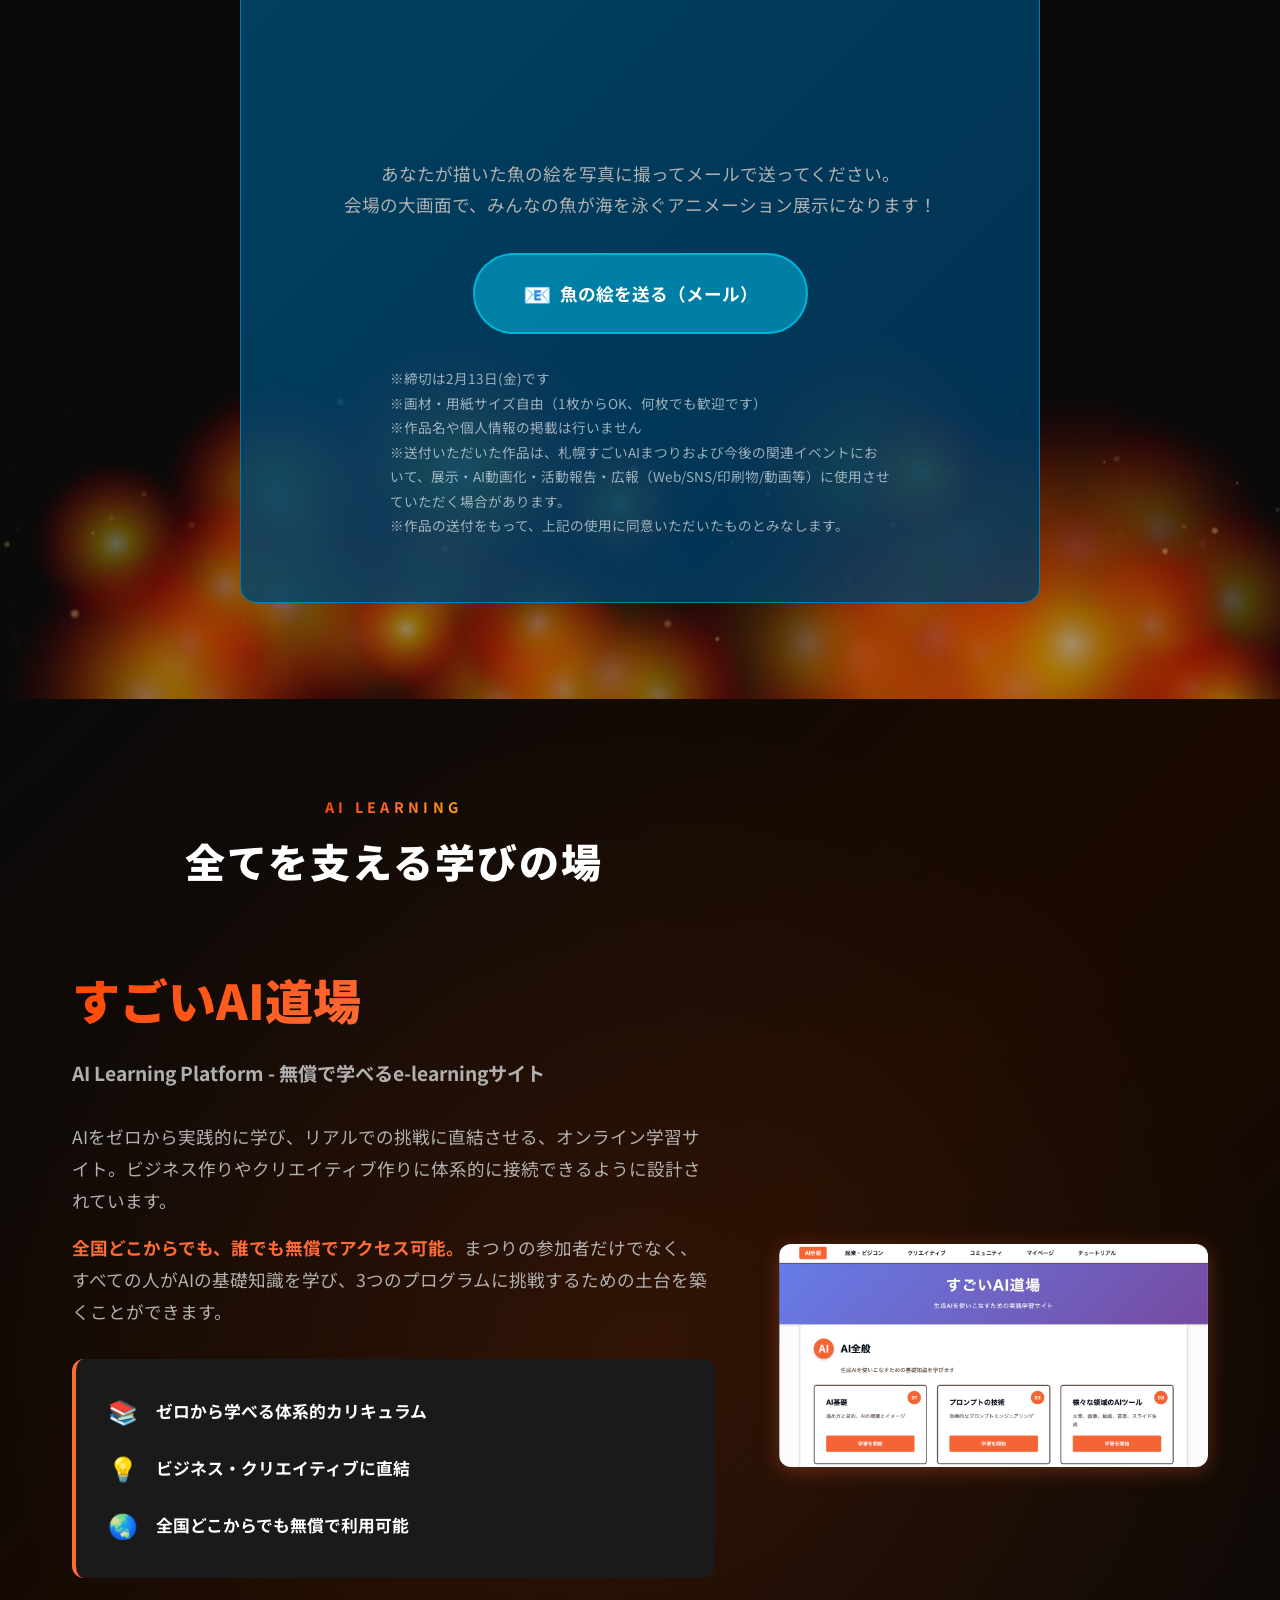
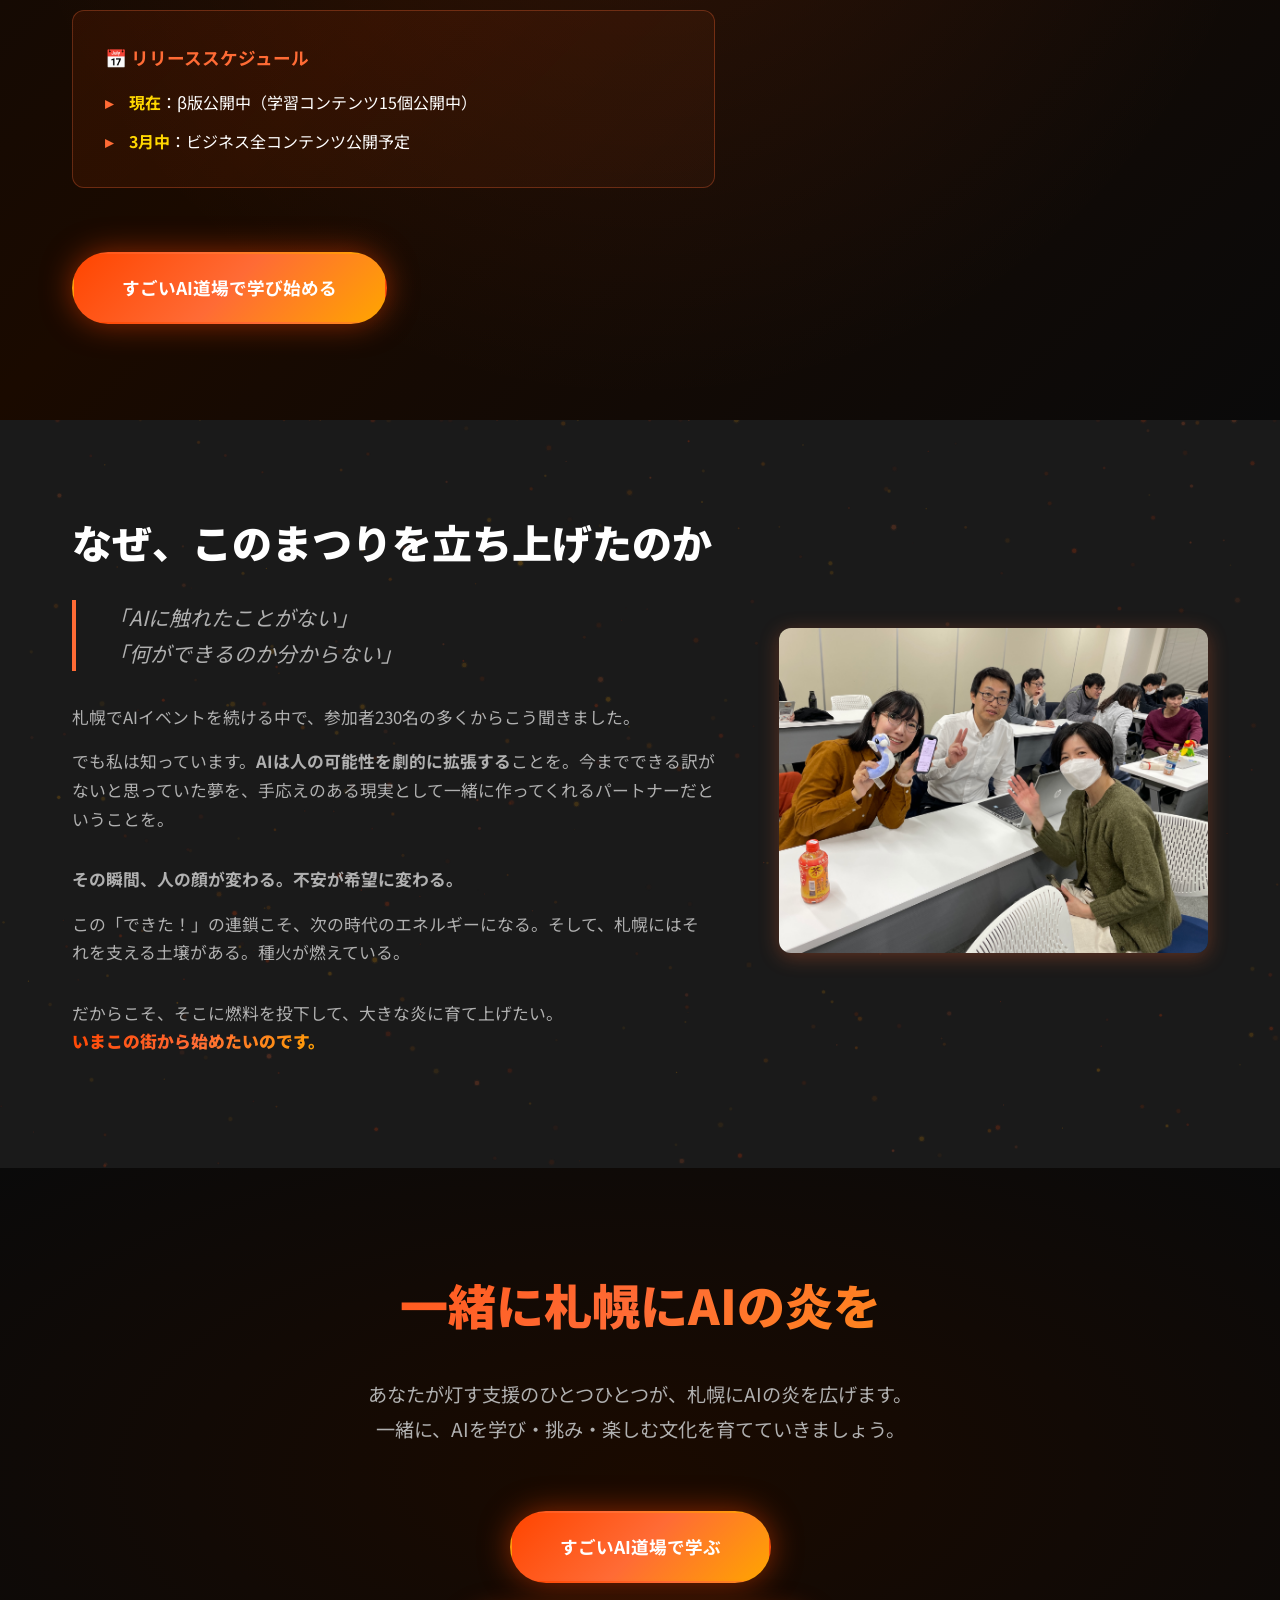
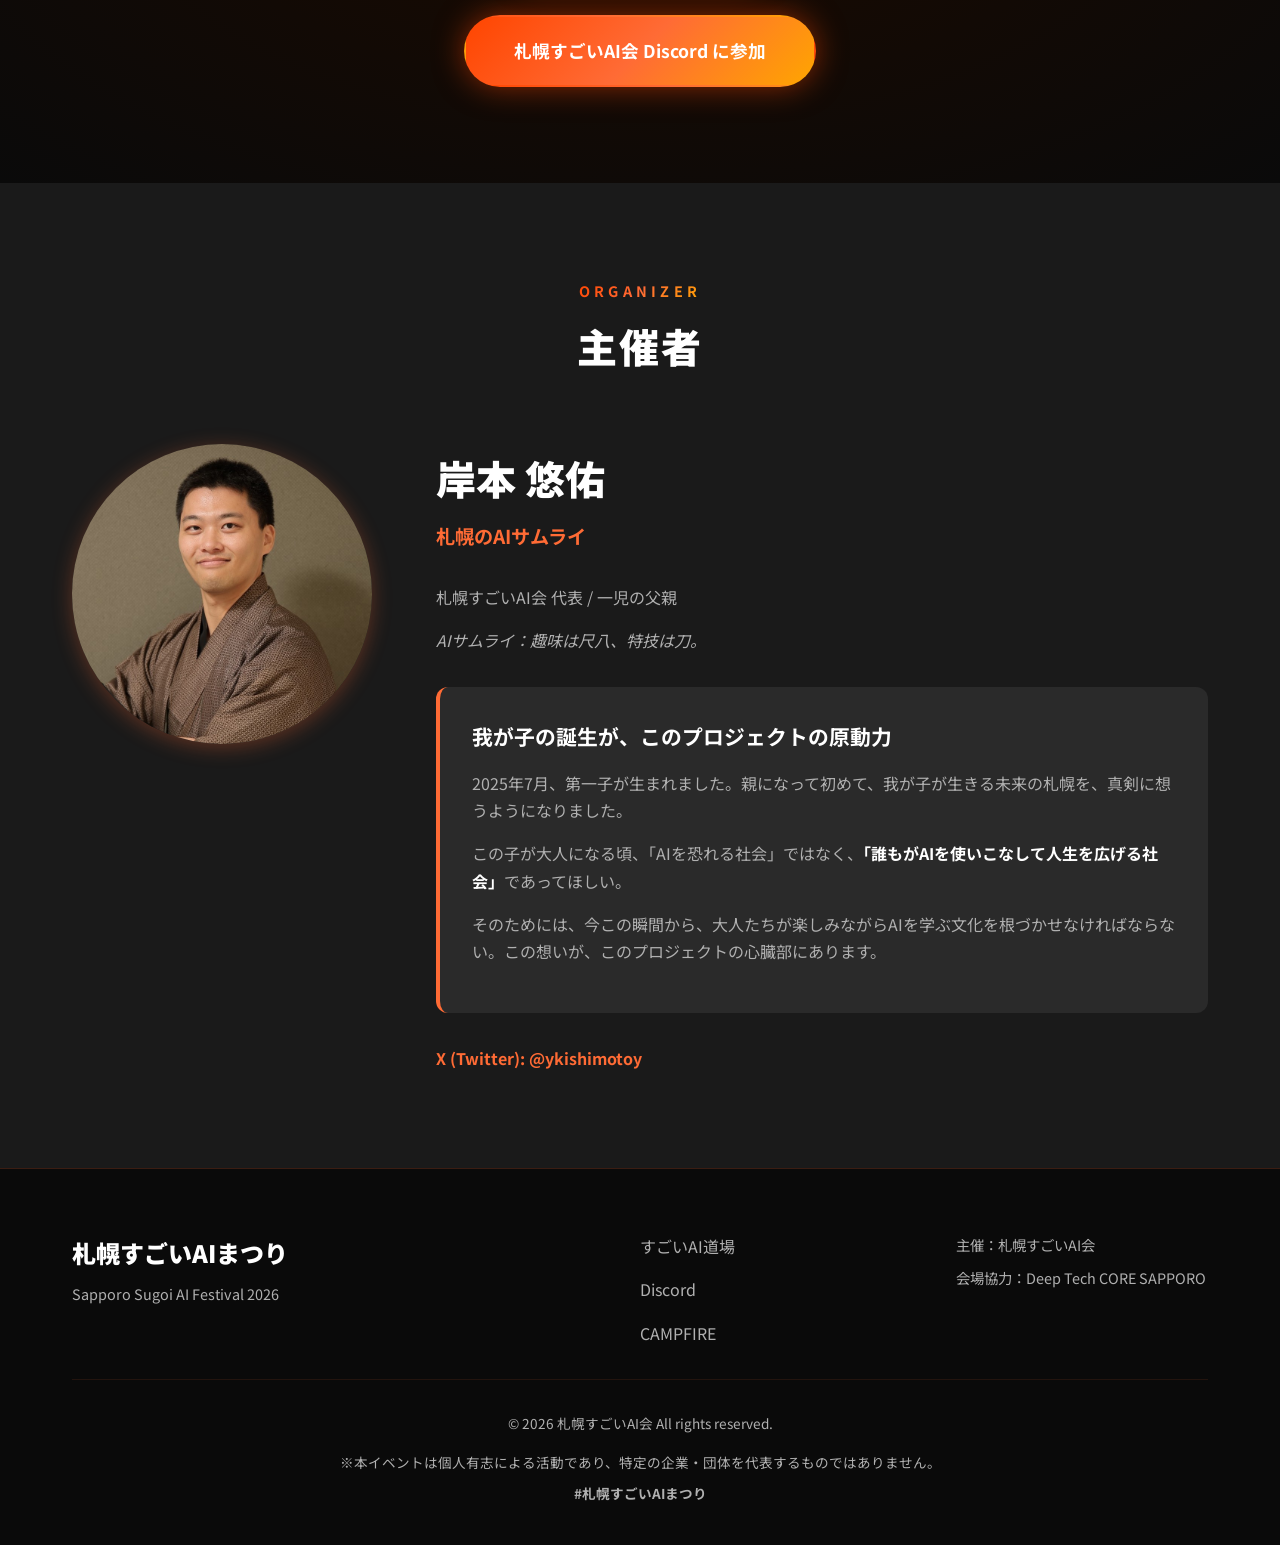
==== commit 2448a47b: "add red bull" ====
--- a/index.html
+++ b/index.html
@@ -43,16 +43,17 @@
                 <span class="title-sub">Sapporo Sugoi AI Festival</span>
             </h1>
             <p class="hero-tagline">札幌にAIの炎を。<br>学び、挑み、楽しむ。<br>市民発のAIプロジェクト、点火。</p>
+            <div class="hero-info-badge">
+                <span>無料</span>
+                <span>入退場自由</span>
+                <span>事前申込不要</span>
+            </div>
             <div class="hero-cta">
                 <a href="https://discord.gg/Ve2tQeN7cw" target="_blank" rel="noopener noreferrer" class="btn btn-primary">
                     <span class="btn-icon">💬</span>
                     <span class="btn-text">札幌すごいAI会 Discord に参加</span>
                 </a>
             </div>
-        </div>
-        <div class="scroll-indicator">
-            <span>SCROLL</span>
-            <div class="scroll-line"></div>
         </div>
     </section>
 
@@ -122,6 +123,12 @@
                     </div>
                     <div class="partner-name">株式会社NTTデータMSE</div>
                 </div>
+                <div class="partner-card">
+                    <div class="partner-logo">
+                        <img src="images/Basement_Logo2025_Screen.png" alt="Red Bull Basement">
+                    </div>
+                    <div class="partner-name">Red Bull Basement</div>
+                </div>
             </div>
         </div>
     </section>
--- a/style.css
+++ b/style.css
@@ -202,6 +202,22 @@
     animation: fadeInUp 1s ease-out 0.6s both;
 }
 
+.hero-info-badge {
+    display: flex;
+    justify-content: center;
+    gap: 1.5rem;
+    margin-bottom: 1.5rem;
+    animation: fadeInUp 1s ease-out 0.85s both;
+}
+
+.hero-info-badge span {
+    font-size: 1.2rem;
+    font-weight: 900;
+    color: var(--flame-bright);
+    text-shadow: 0 0 10px rgba(255, 215, 0, 0.5);
+    letter-spacing: 0.05em;
+}
+
 .hero-cta {
     animation: fadeInUp 1s ease-out 0.9s both;
 }
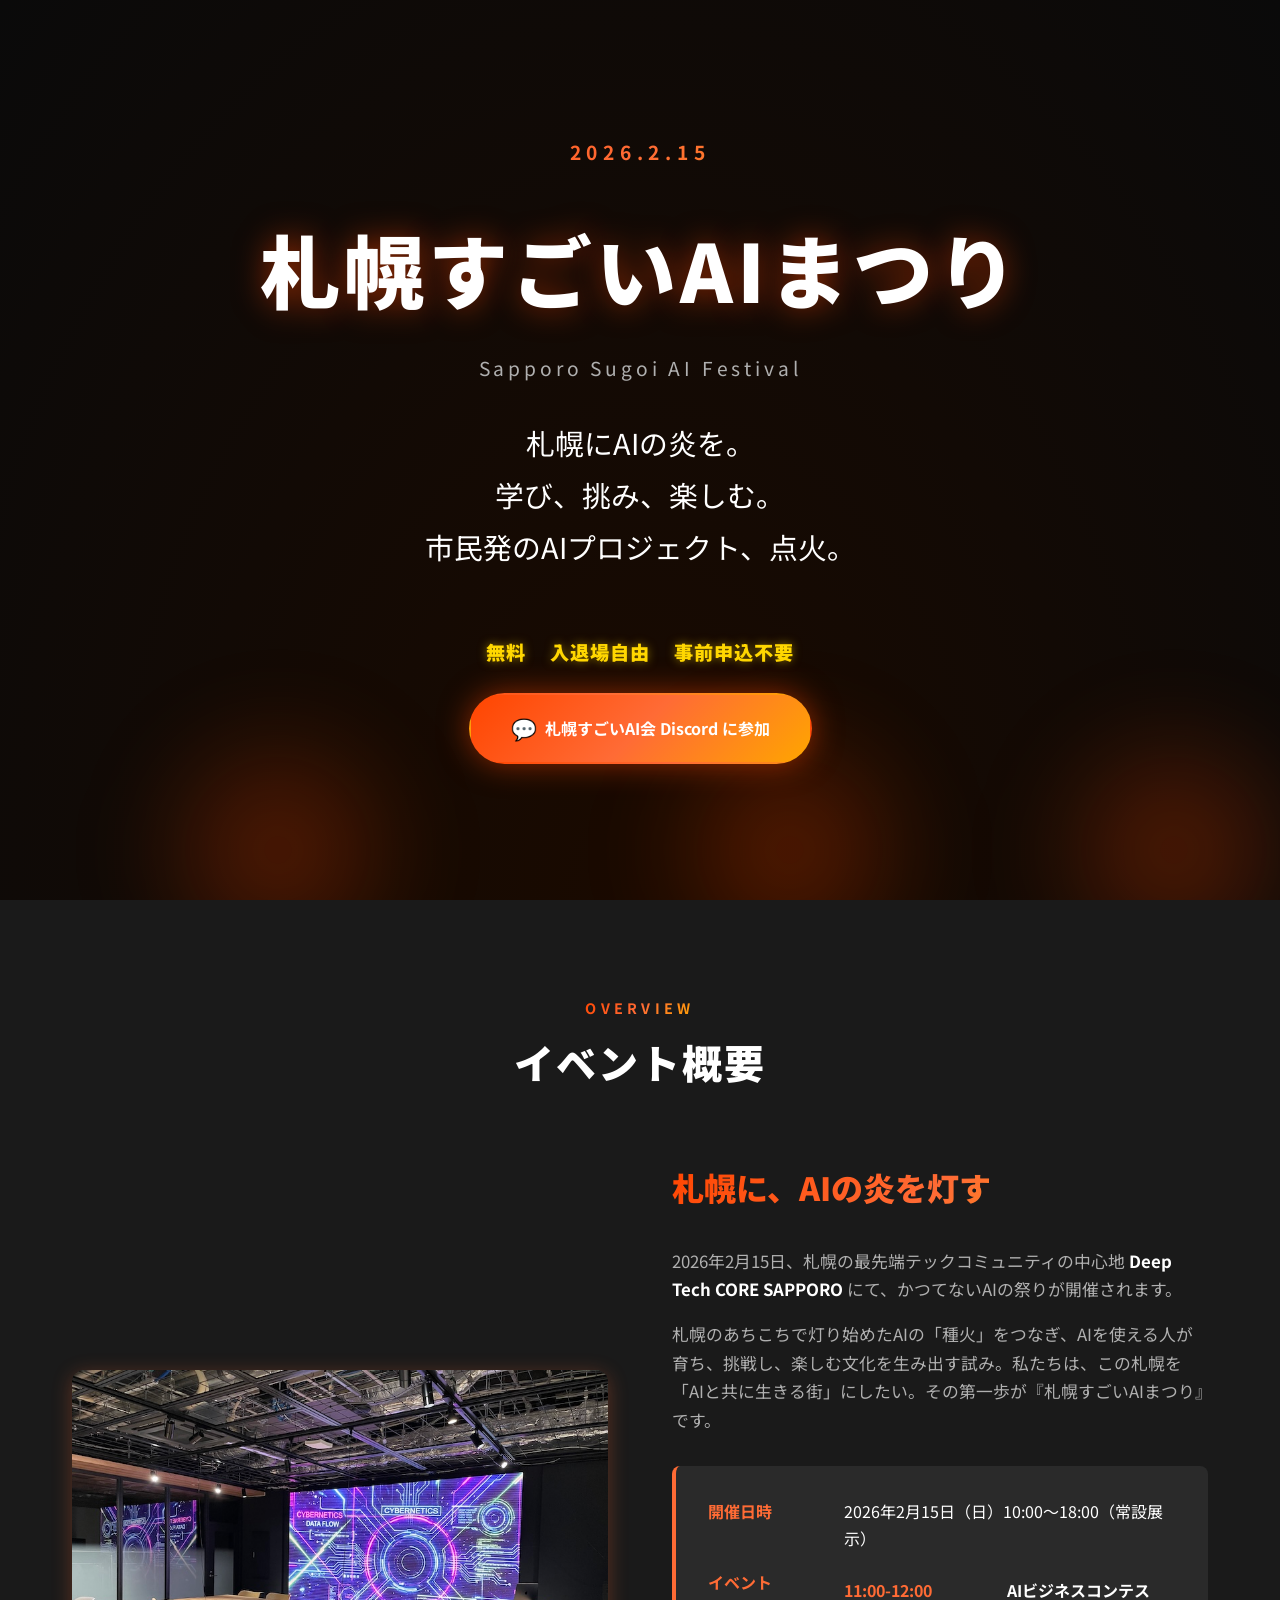
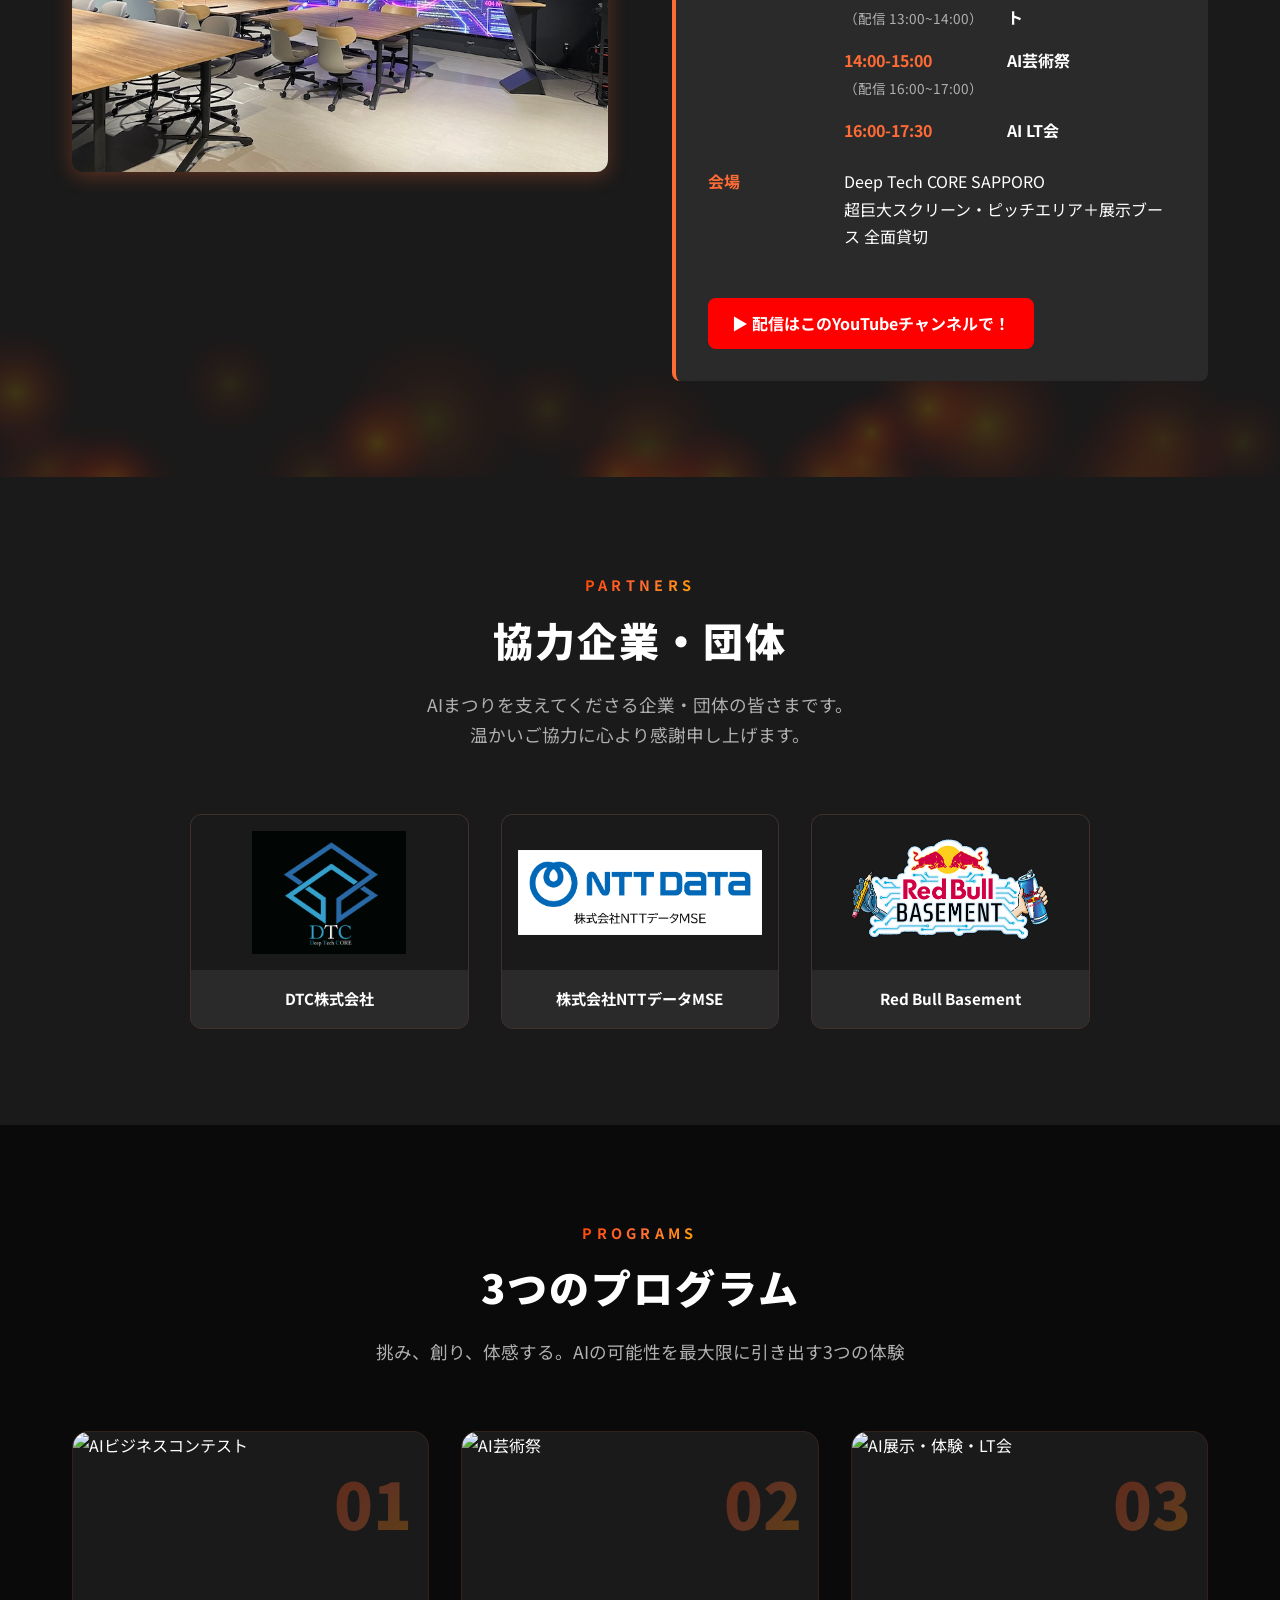
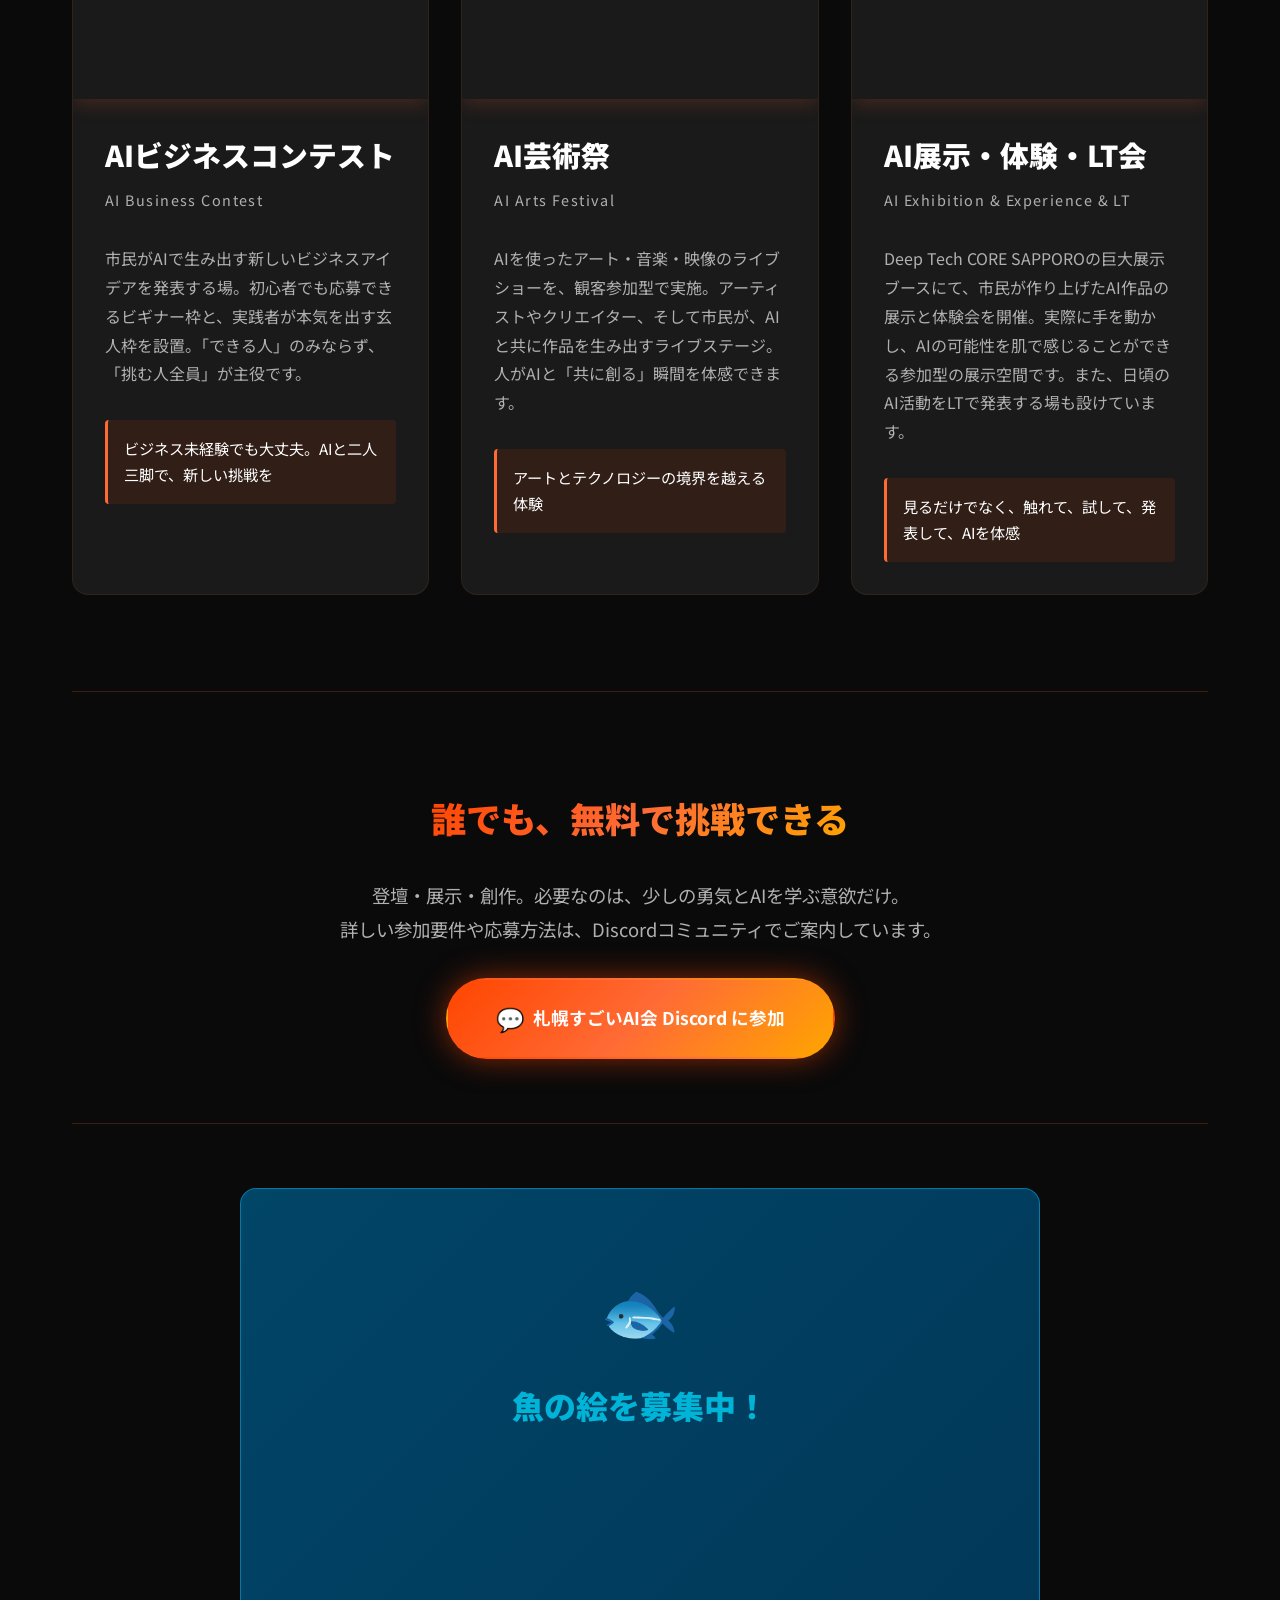
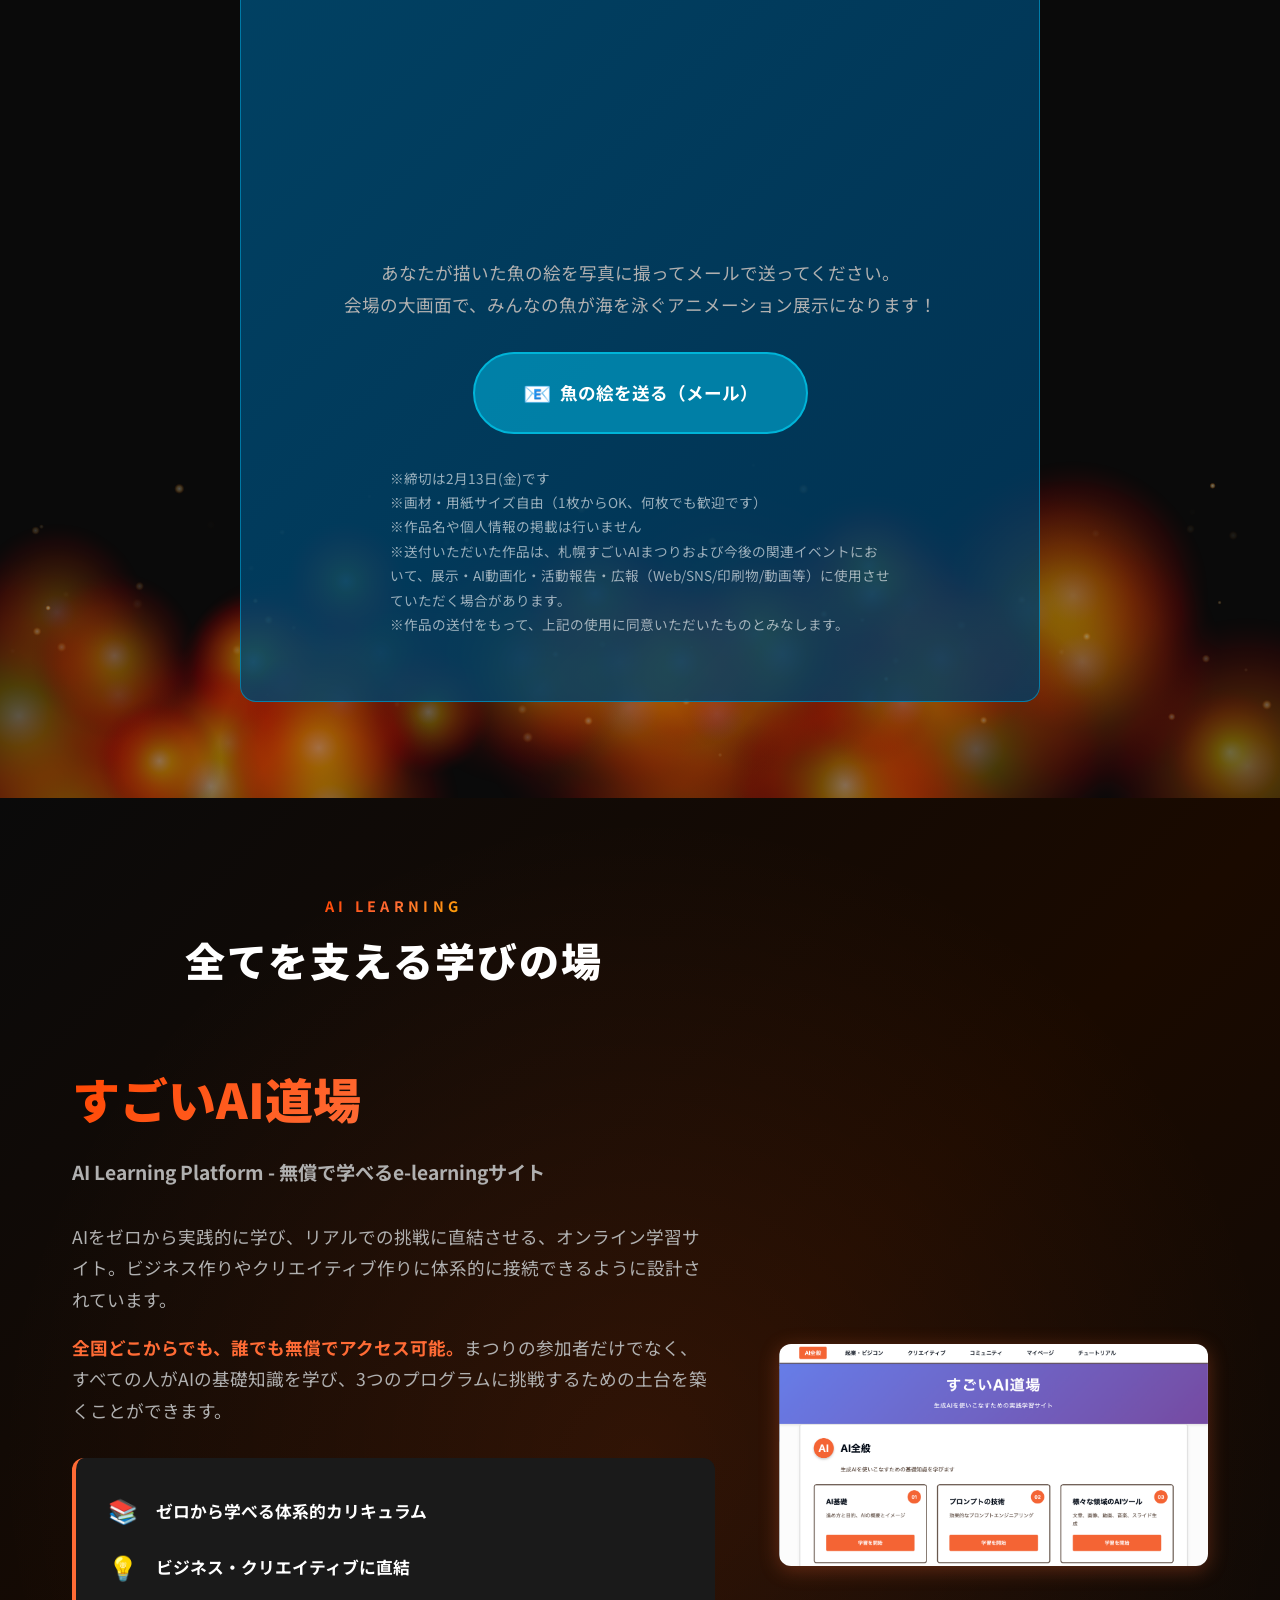
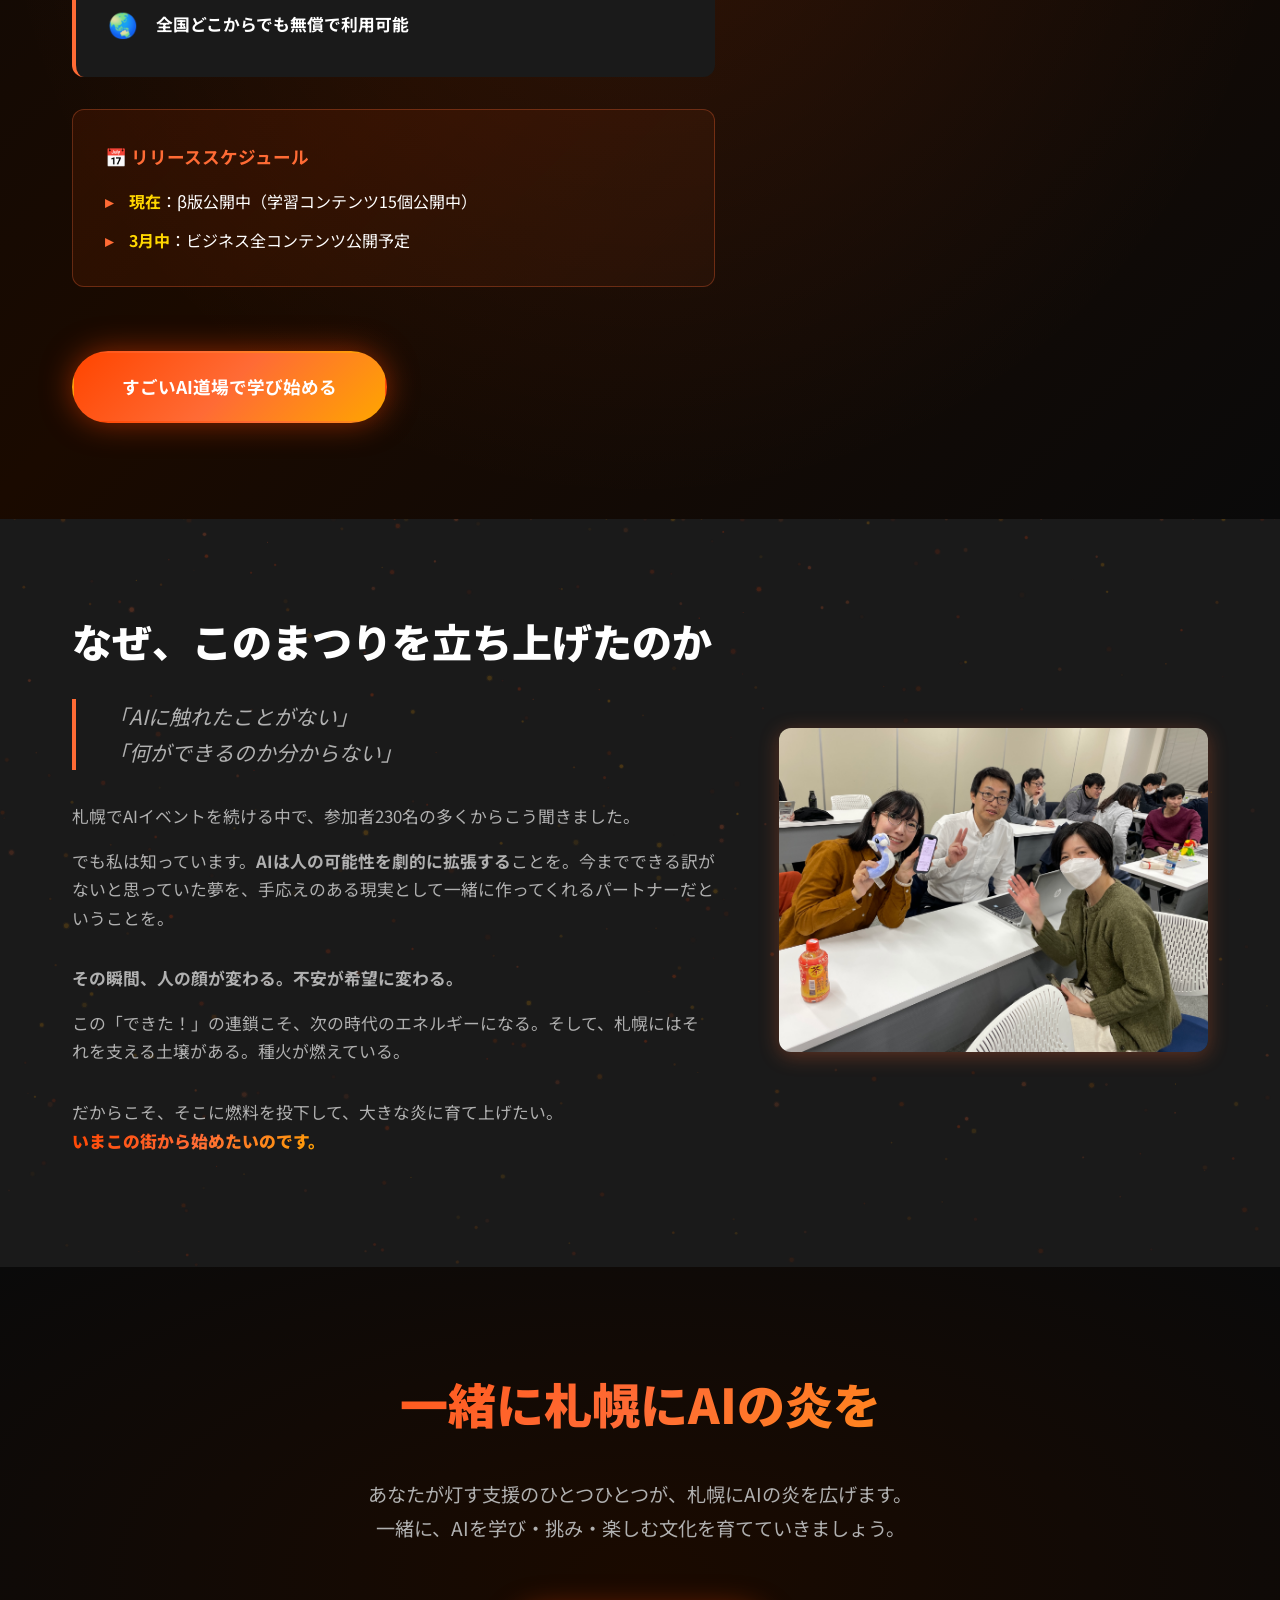
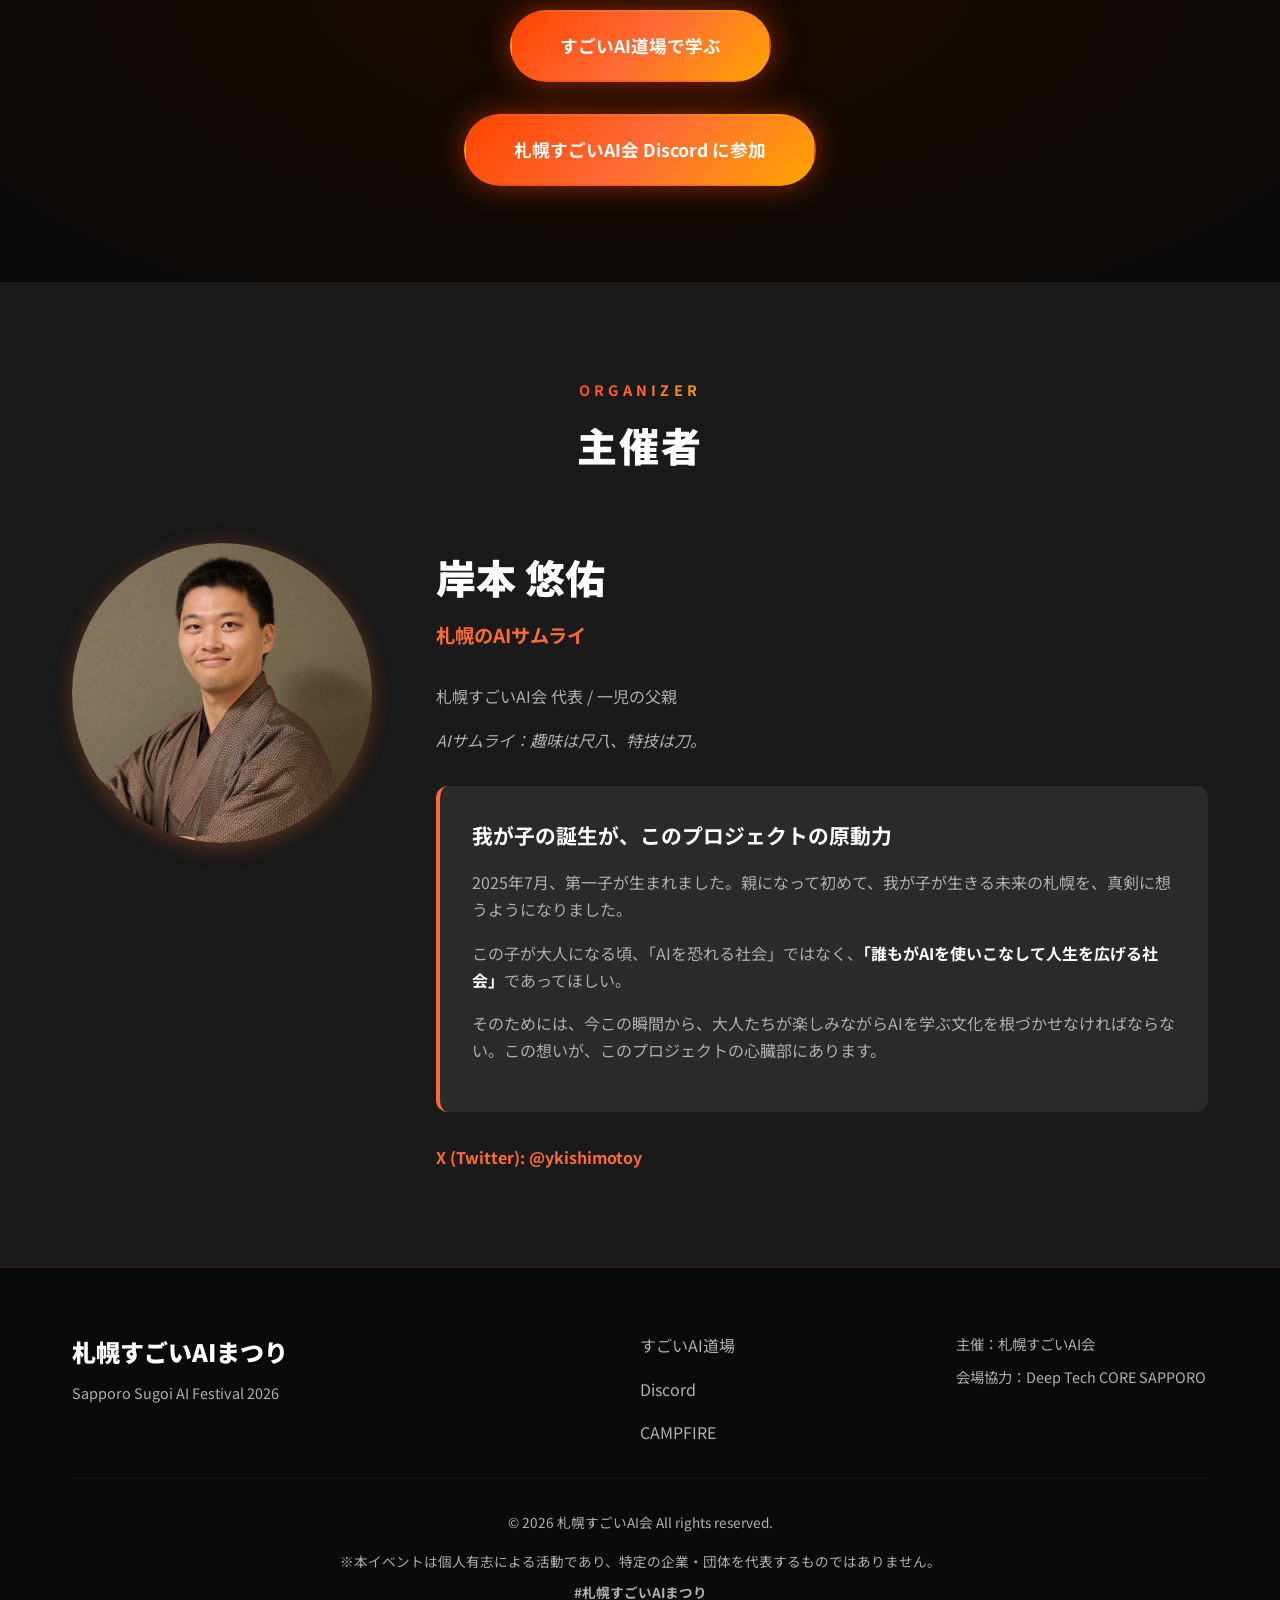
==== commit 7d3cce25: "add youtube button" ====
--- a/index.html
+++ b/index.html
@@ -93,6 +93,7 @@
                                 <div class="info-label">会場</div>
                                 <div class="info-value">Deep Tech CORE SAPPORO<br>超巨大スクリーン・ピッチエリア＋展示ブース 全面貸切</div>
                             </div>
+                            <a href="https://www.youtube.com/channel/UCBndCOnhh3xSa8CWqnm9jEw" target="_blank" class="youtube-btn">▶ 配信はこのYouTubeチャンネルで！</a>
                         </div>
                     </div>
                 </div>
--- a/style.css
+++ b/style.css
@@ -385,6 +385,24 @@
     margin-bottom: 0;
 }
 
+.youtube-btn {
+    display: inline-block;
+    margin-top: var(--spacing-md);
+    padding: 0.75rem 1.5rem;
+    background: #FF0000;
+    color: #fff;
+    font-weight: 700;
+    font-size: 1rem;
+    border-radius: 8px;
+    text-decoration: none;
+    transition: background 0.3s, transform 0.2s;
+}
+
+.youtube-btn:hover {
+    background: #cc0000;
+    transform: scale(1.05);
+}
+
 .info-label {
     font-weight: 700;
     color: var(--flame-orange);
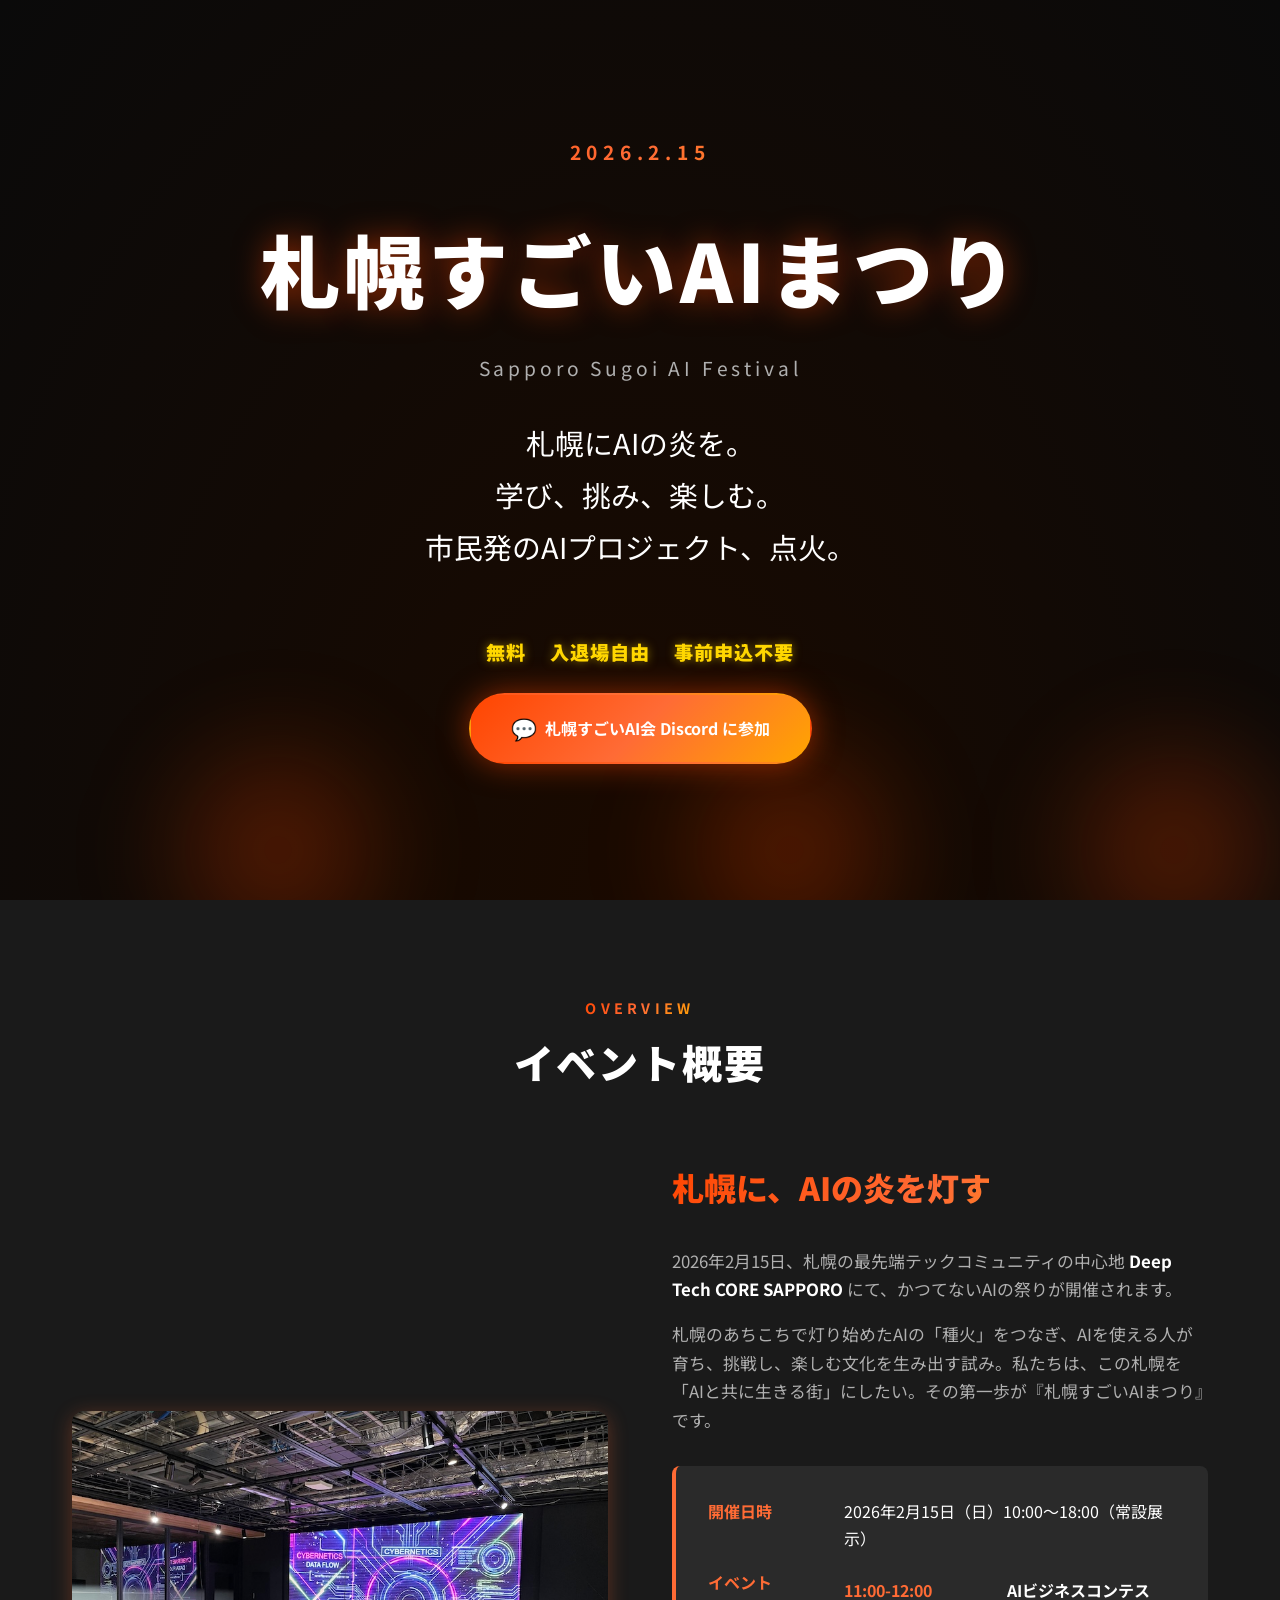
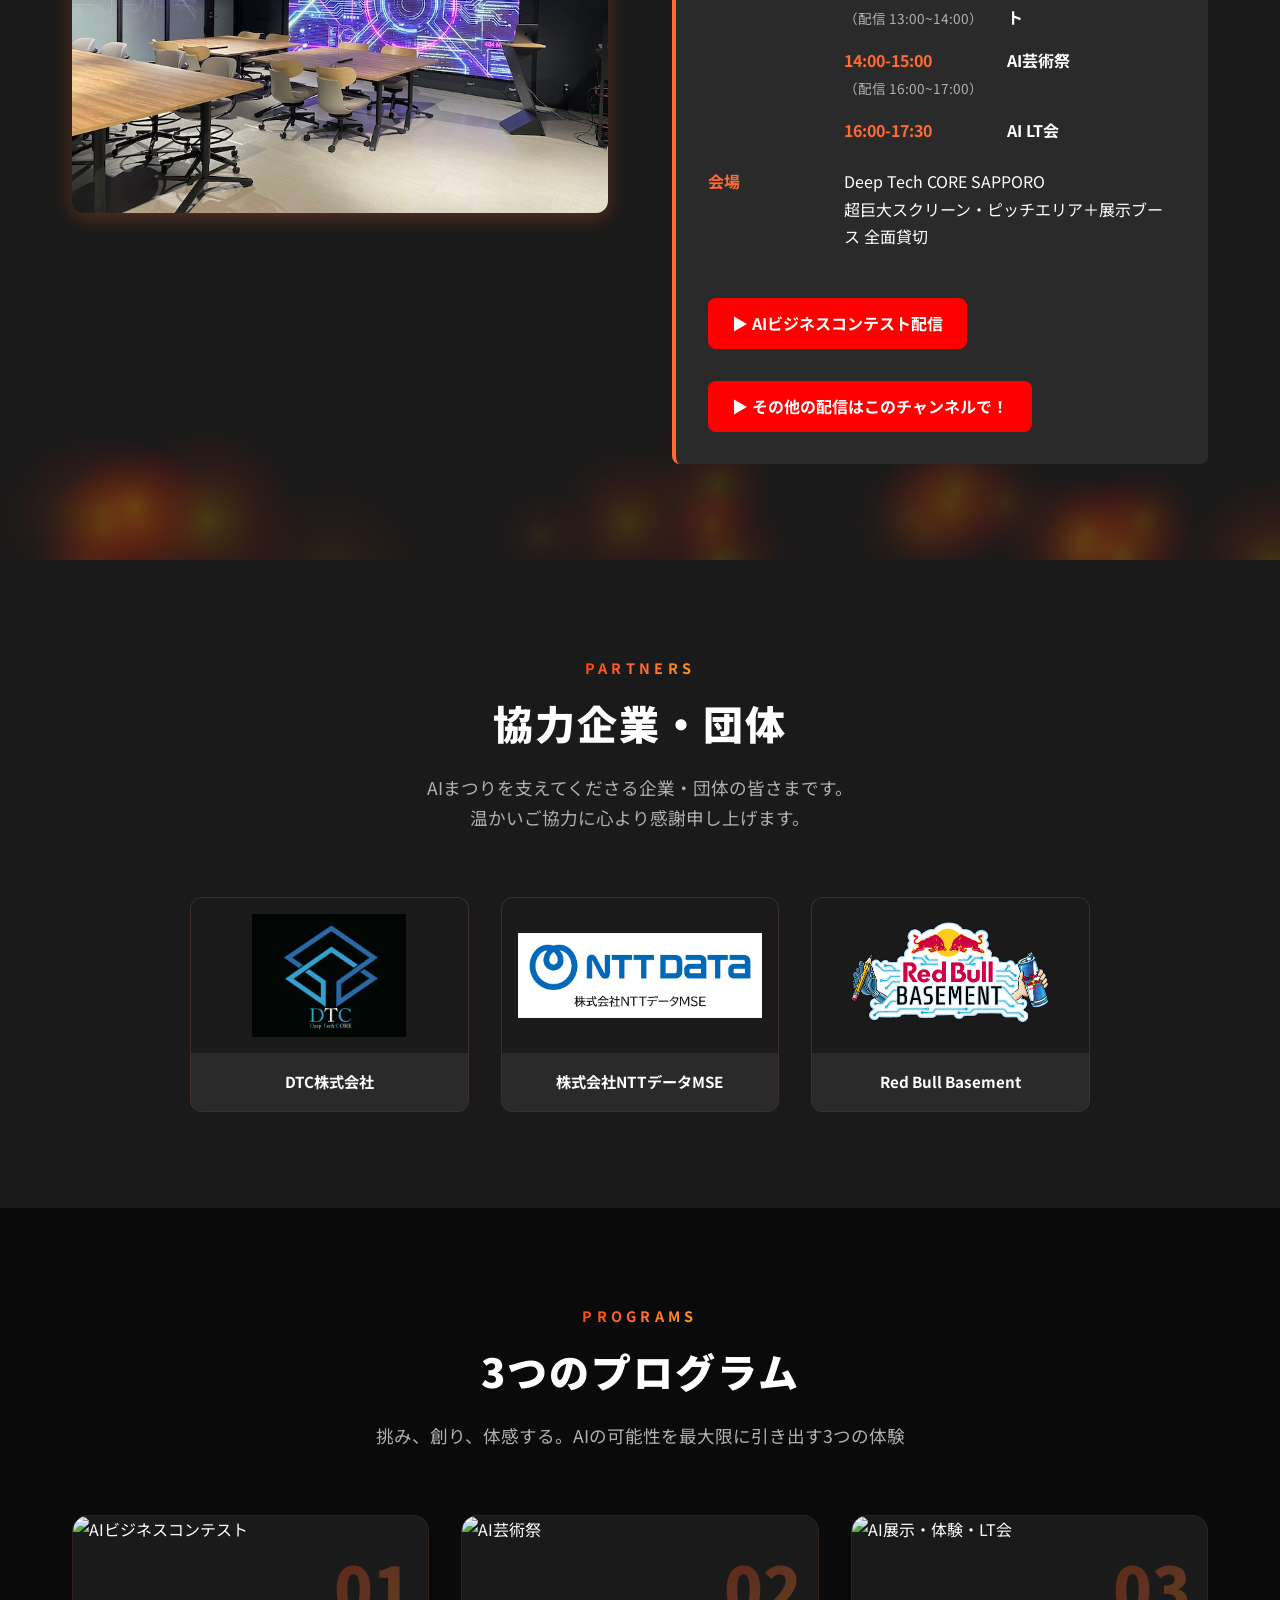
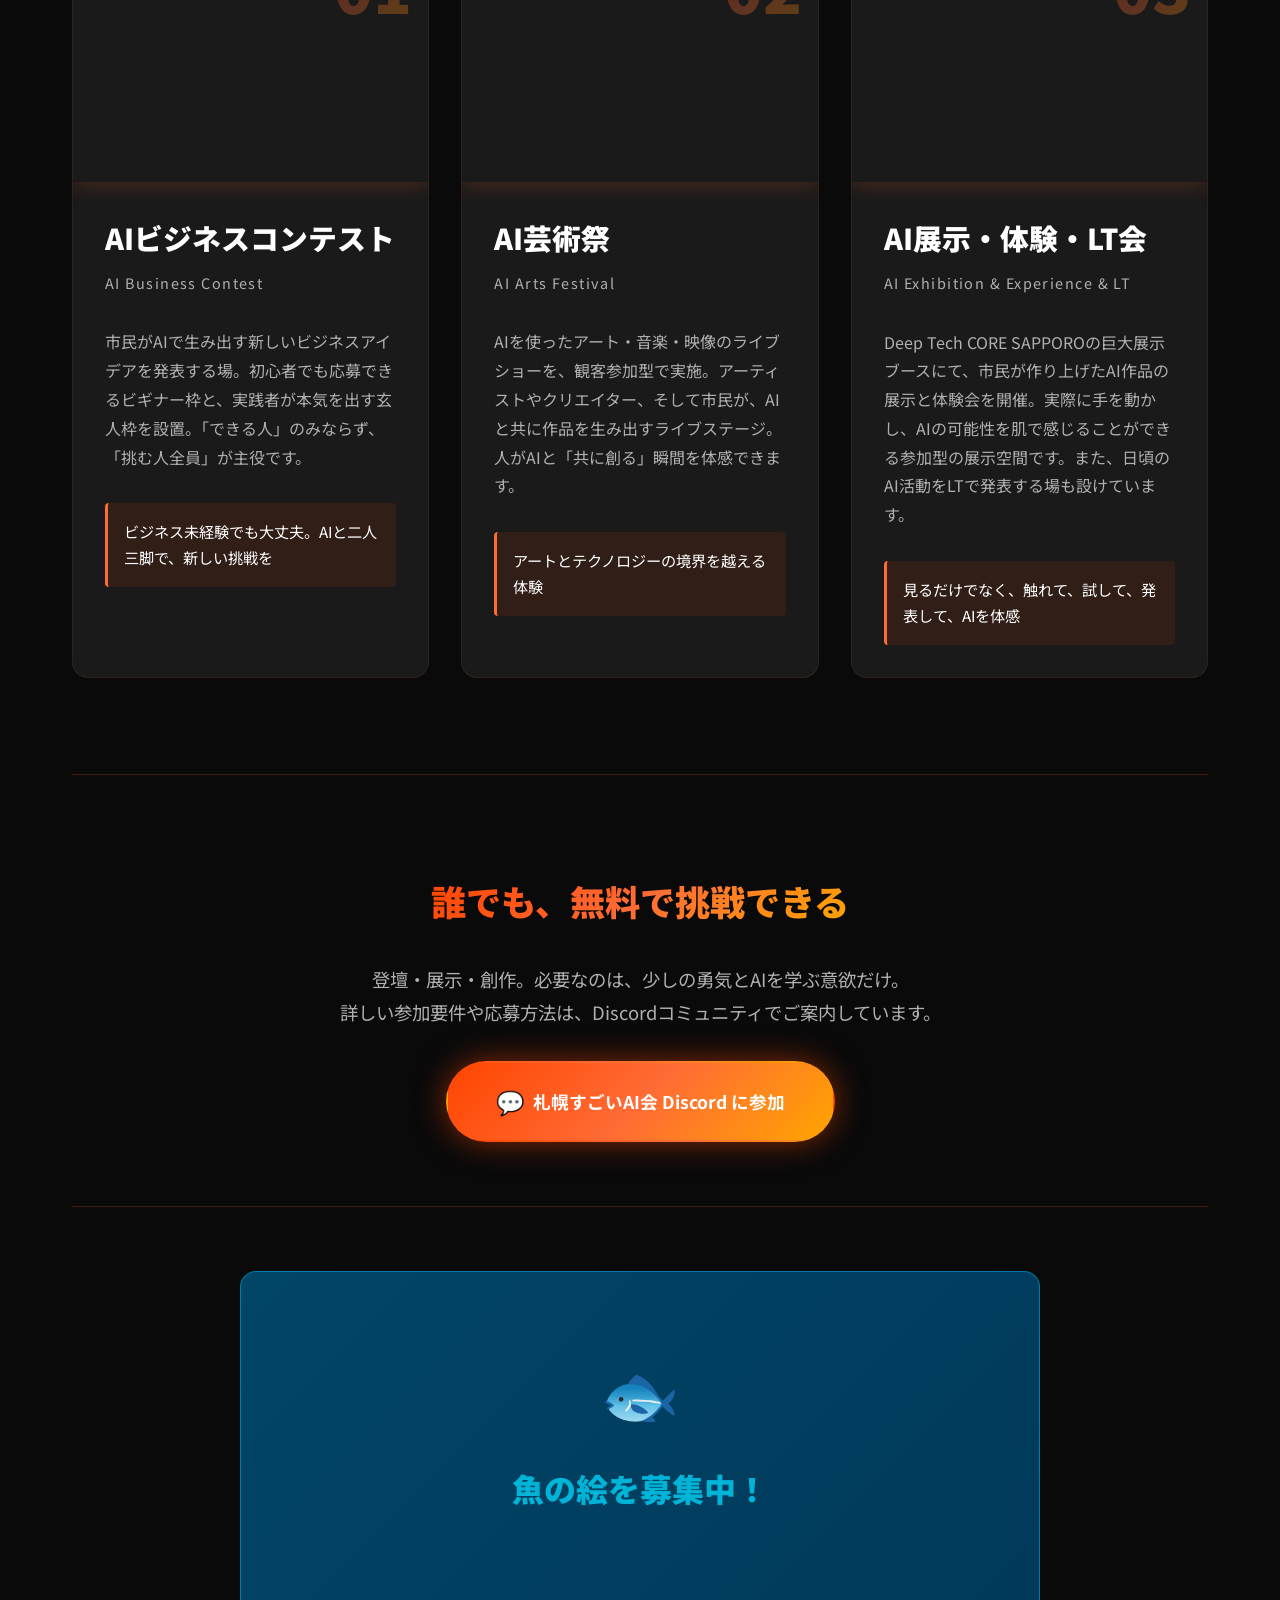
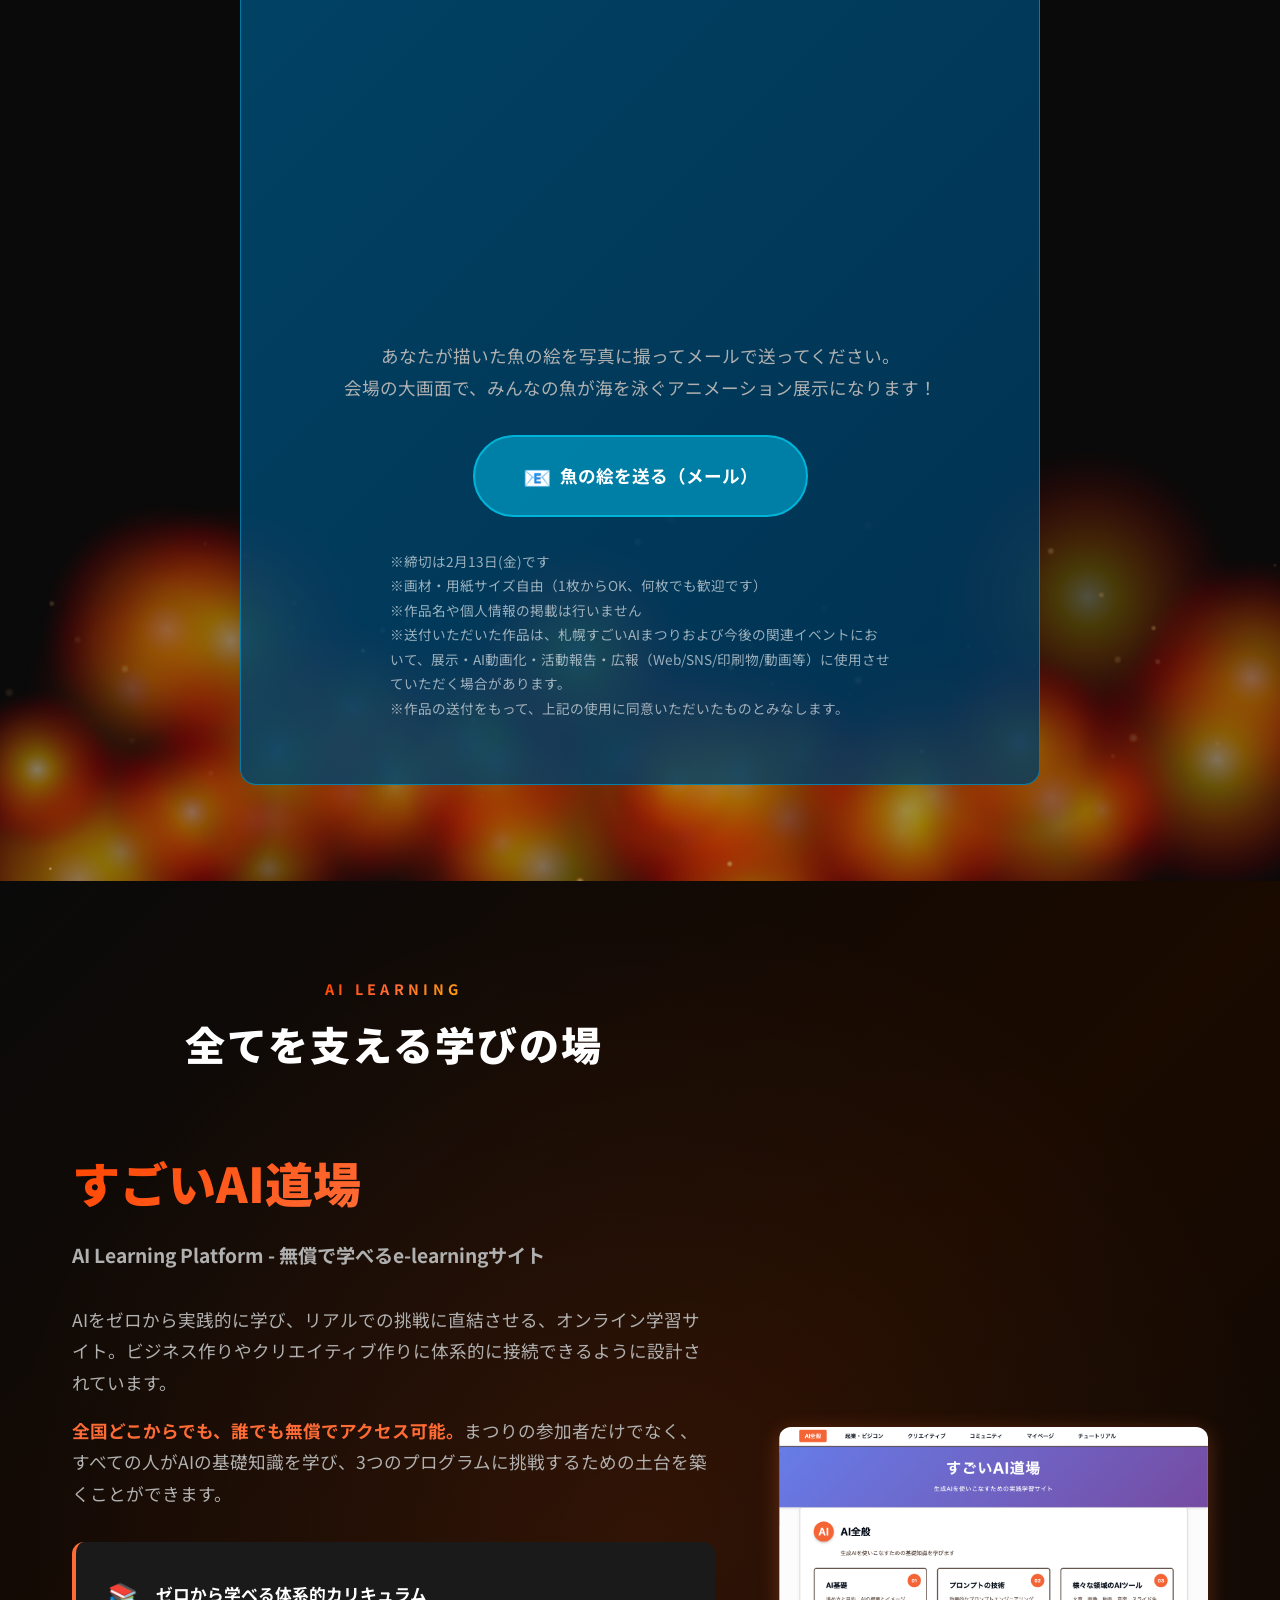
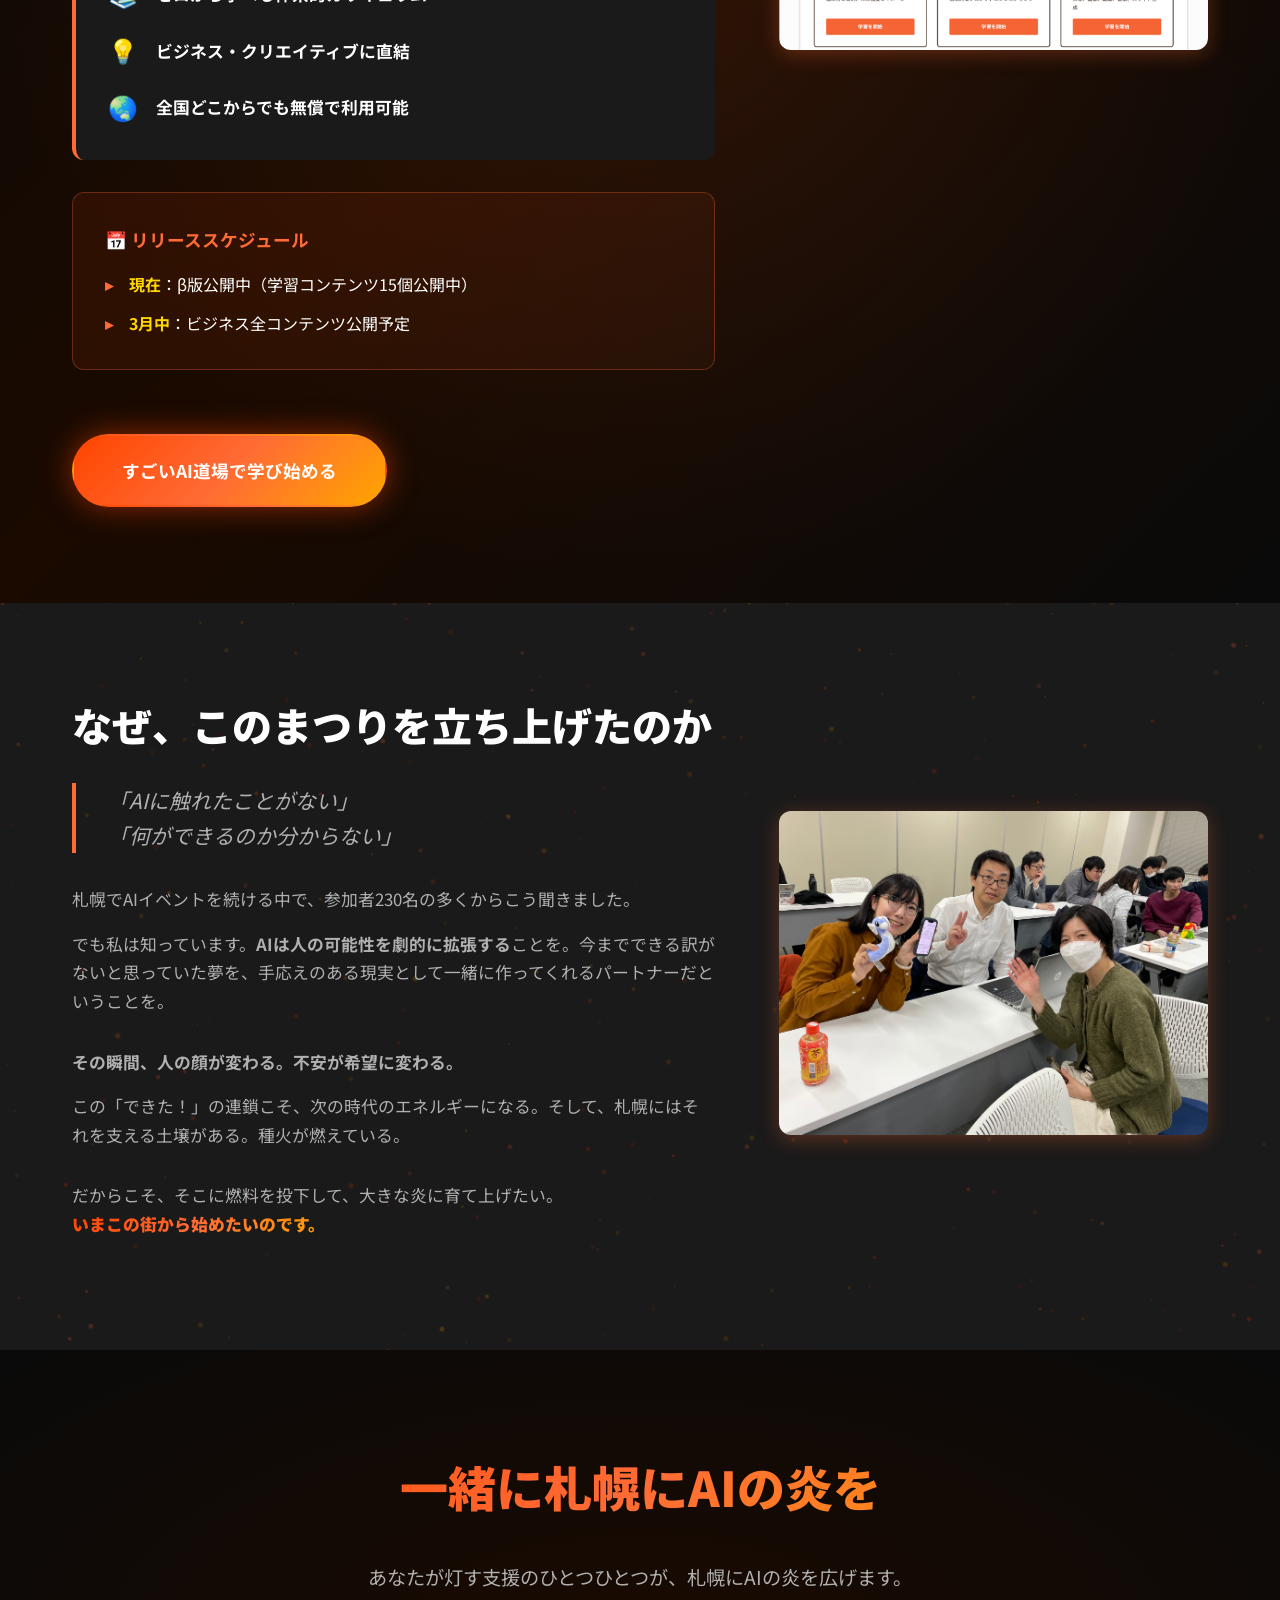
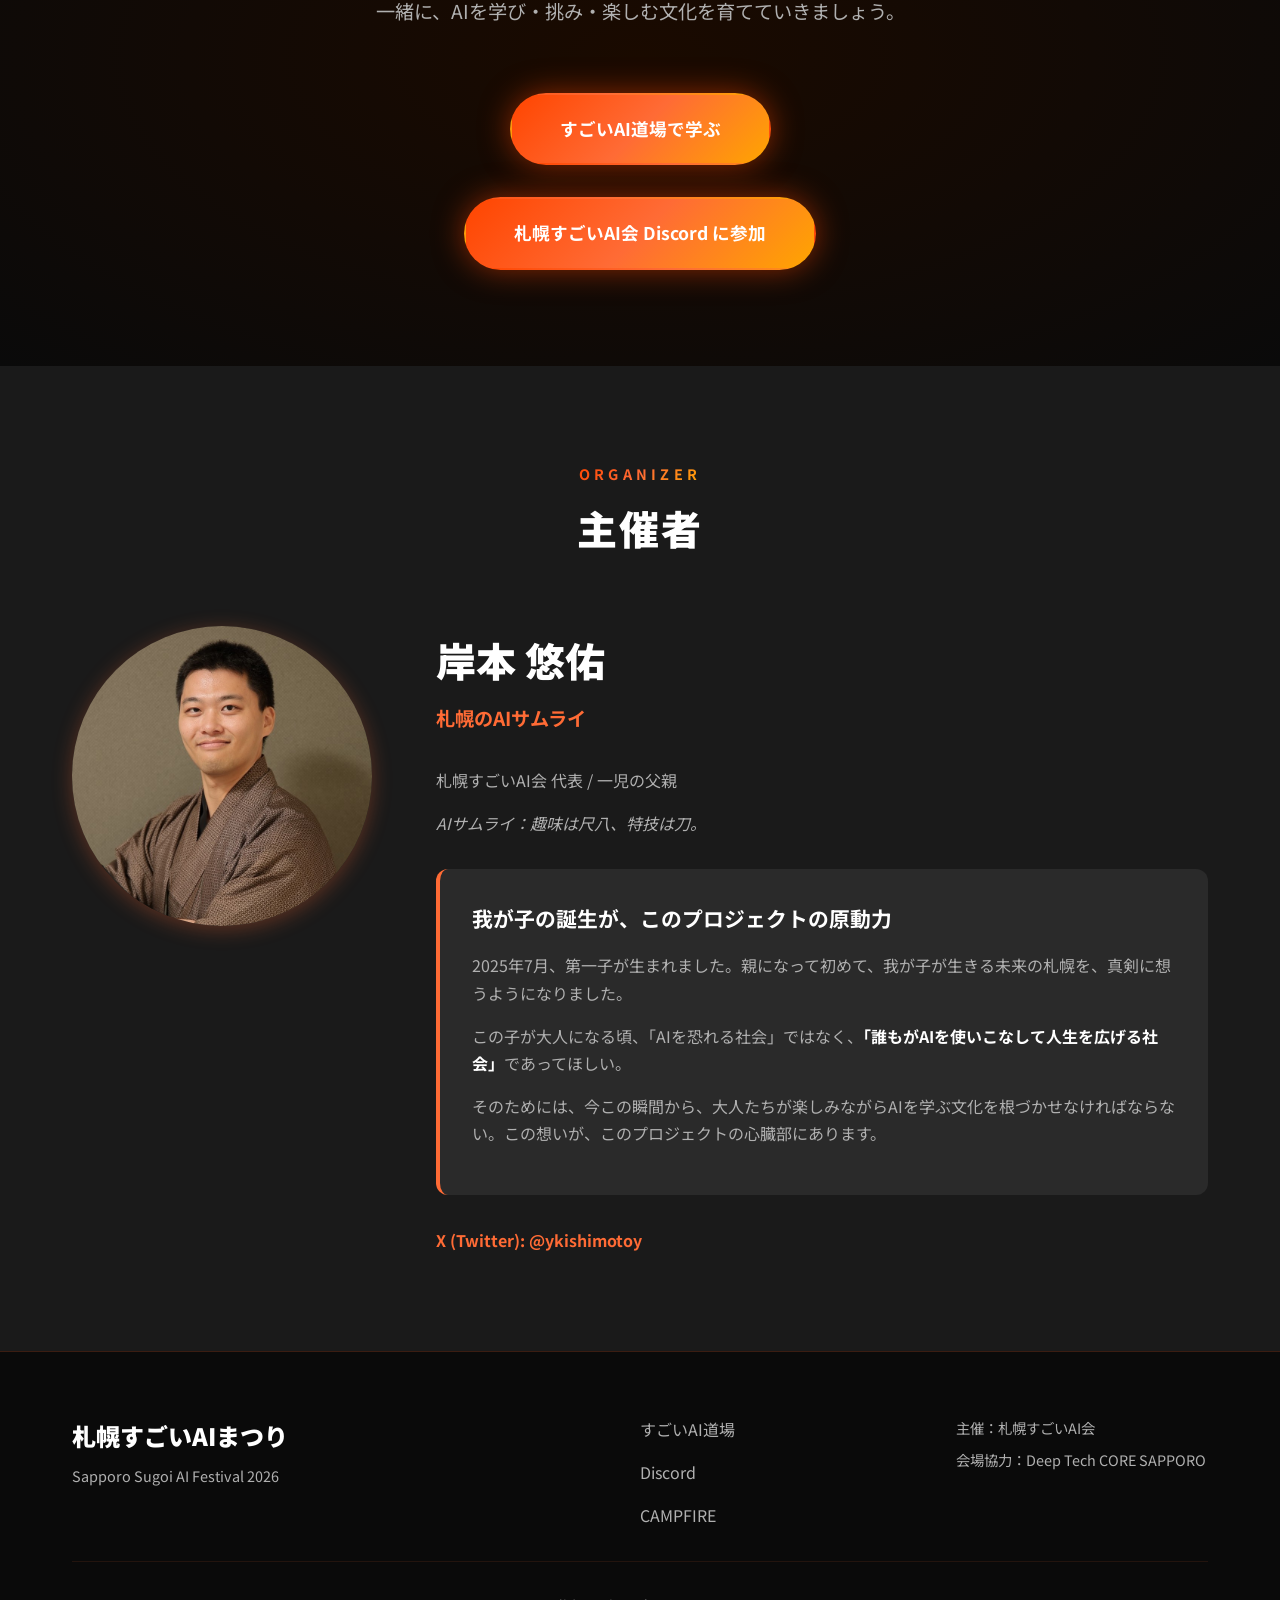
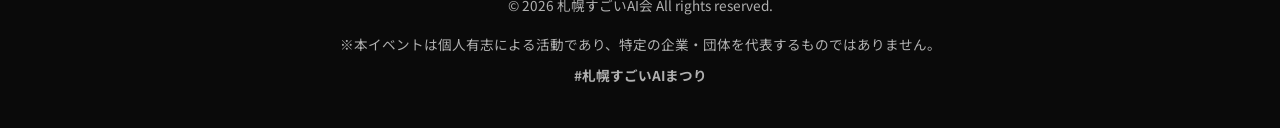
==== commit 10b7eefa: "add youtube button2" ====
--- a/index.html
+++ b/index.html
@@ -93,7 +93,8 @@
                                 <div class="info-label">会場</div>
                                 <div class="info-value">Deep Tech CORE SAPPORO<br>超巨大スクリーン・ピッチエリア＋展示ブース 全面貸切</div>
                             </div>
-                            <a href="https://www.youtube.com/channel/UCBndCOnhh3xSa8CWqnm9jEw" target="_blank" class="youtube-btn">▶ 配信はこのYouTubeチャンネルで！</a>
+                            <a href="https://www.youtube.com/watch?v=KJ8rVP_wnto" target="_blank" class="youtube-btn">▶ AIビジネスコンテスト配信</a>
+                            <a href="https://www.youtube.com/channel/UCBndCOnhh3xSa8CWqnm9jEw" target="_blank" class="youtube-btn">▶ その他の配信はこのチャンネルで！</a>
                         </div>
                     </div>
                 </div>
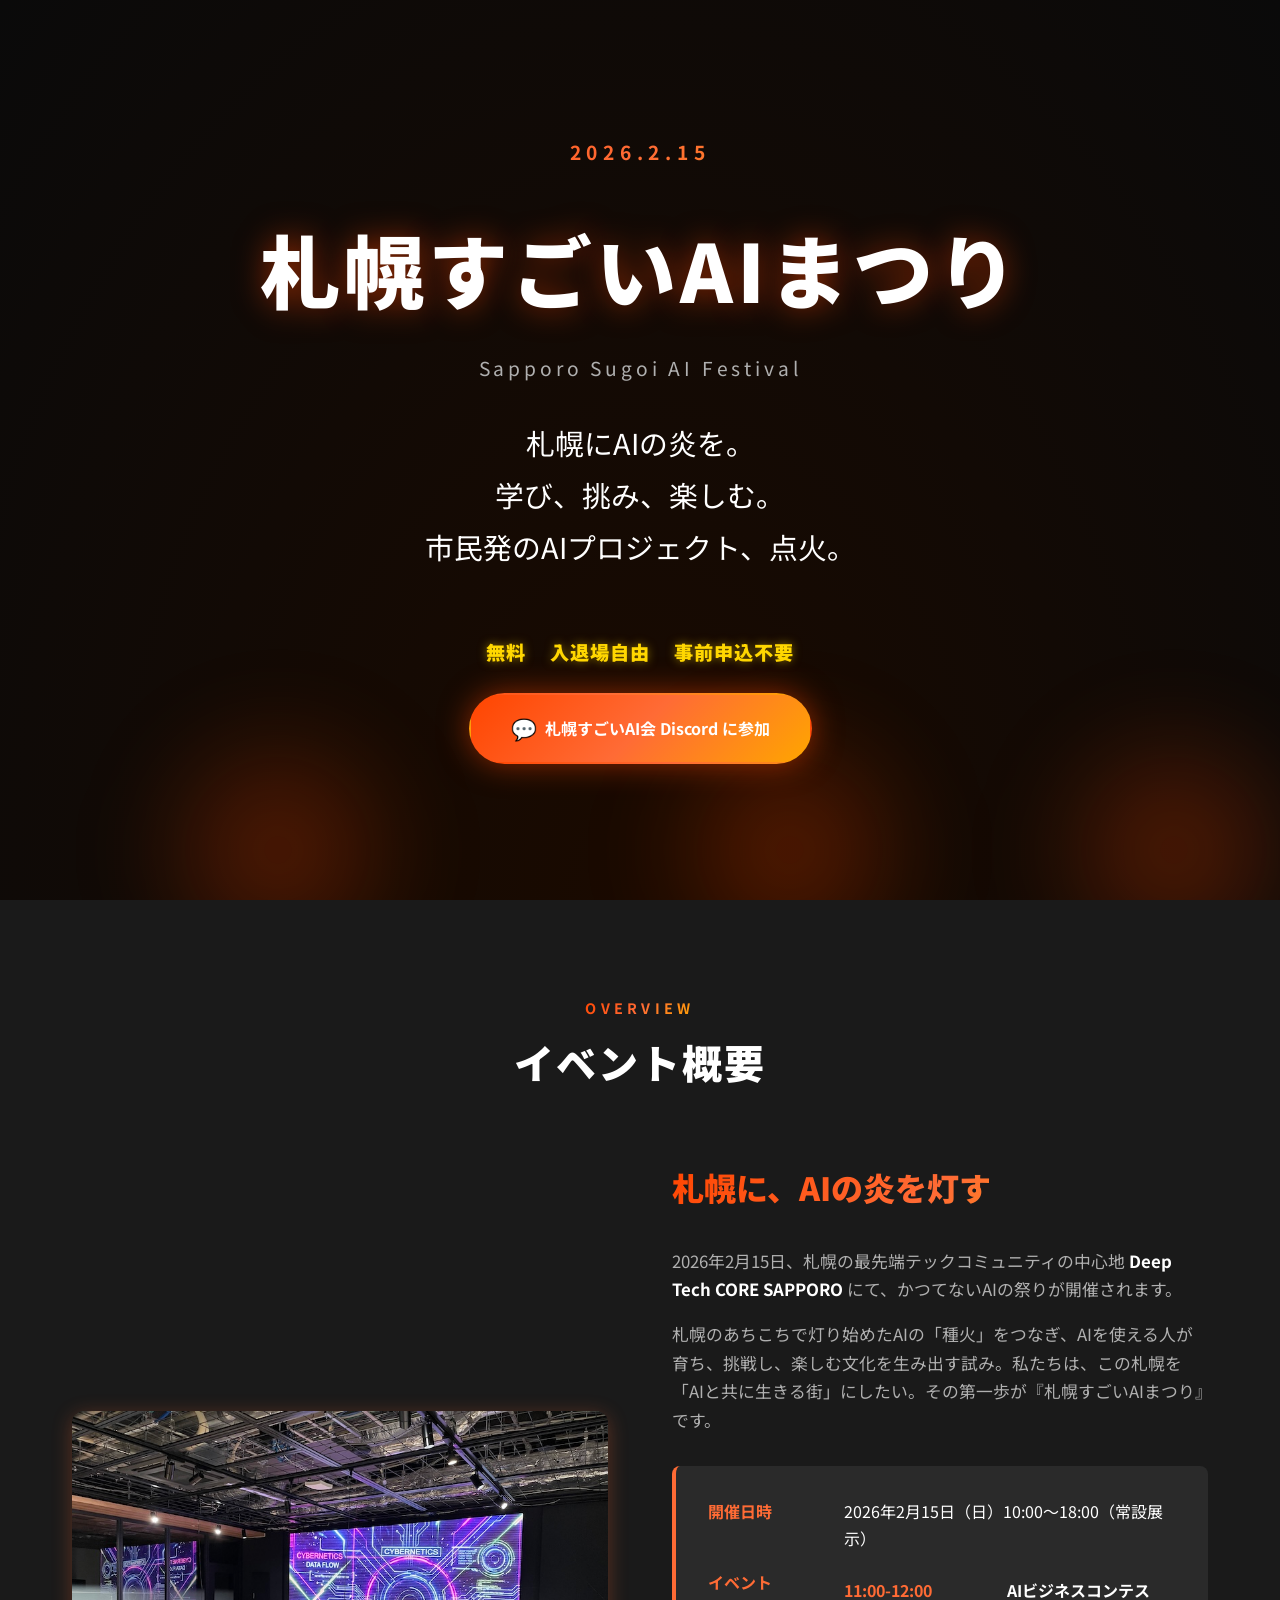
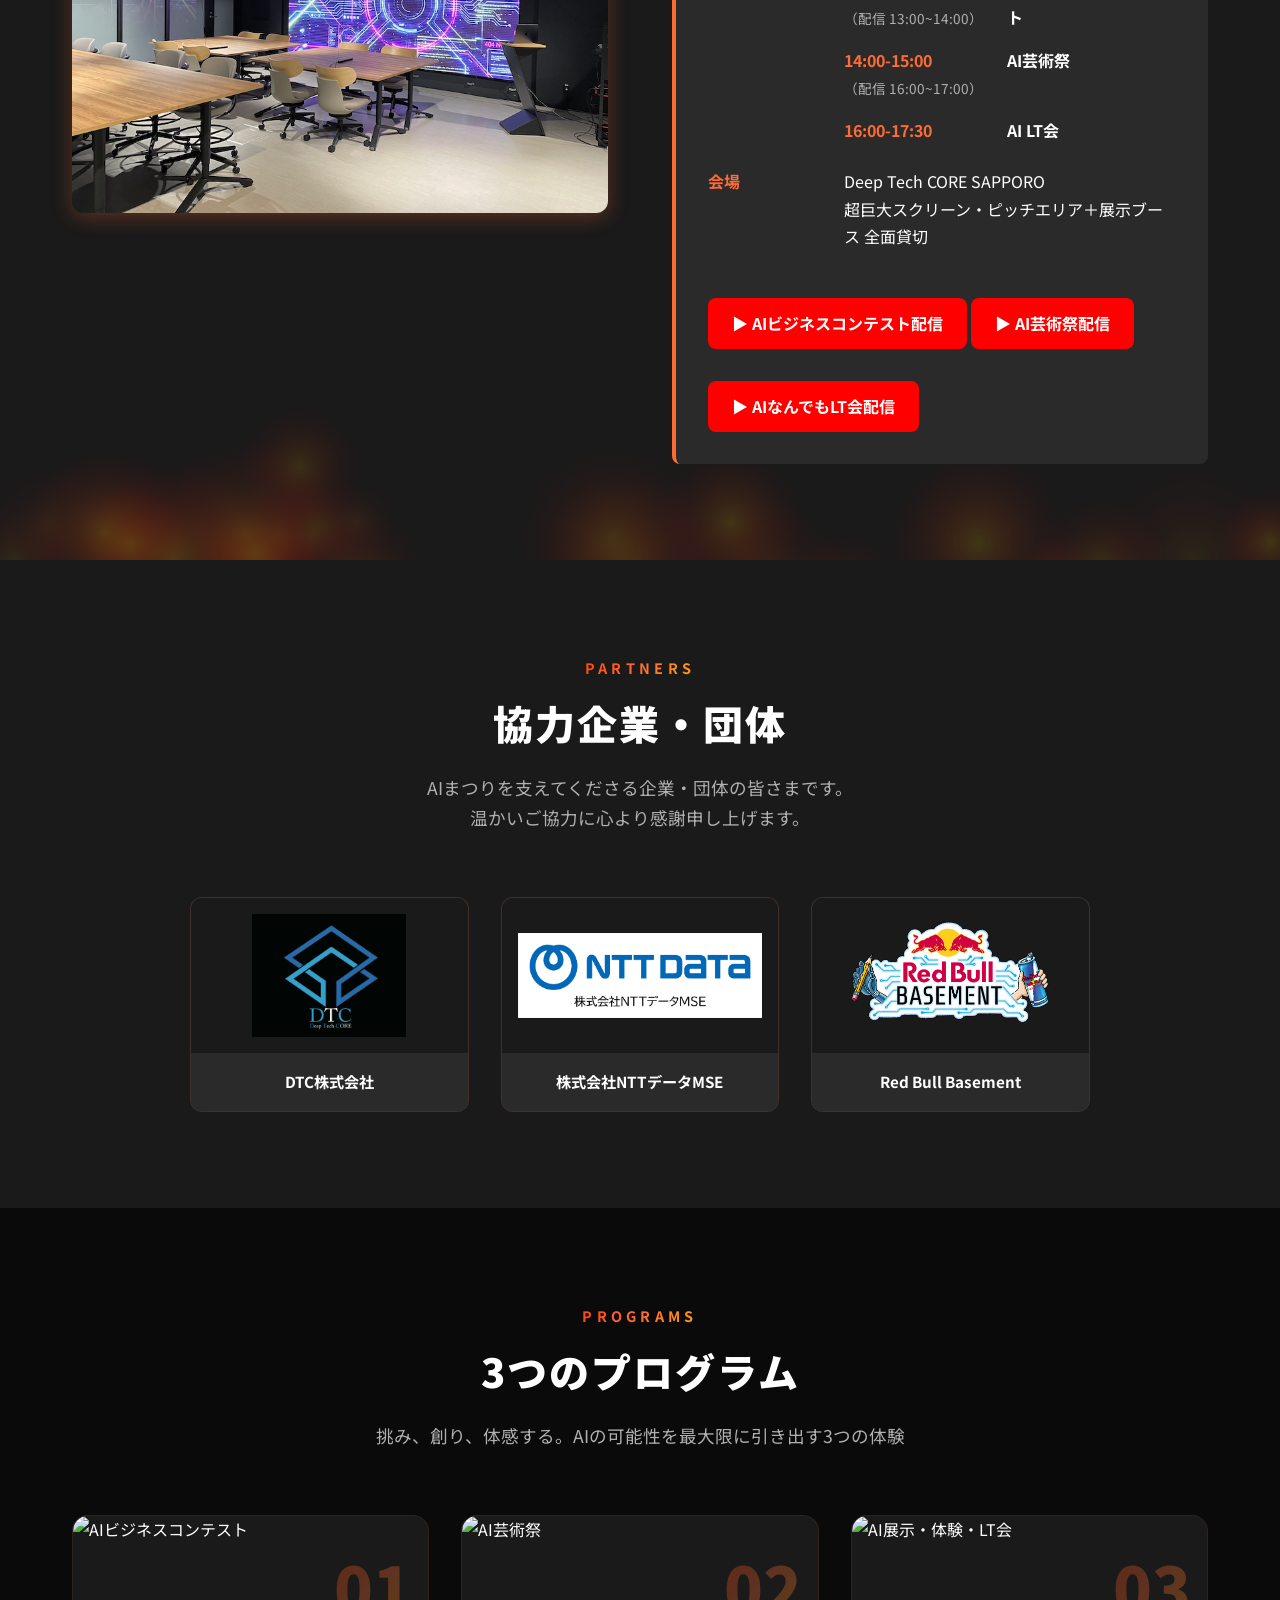
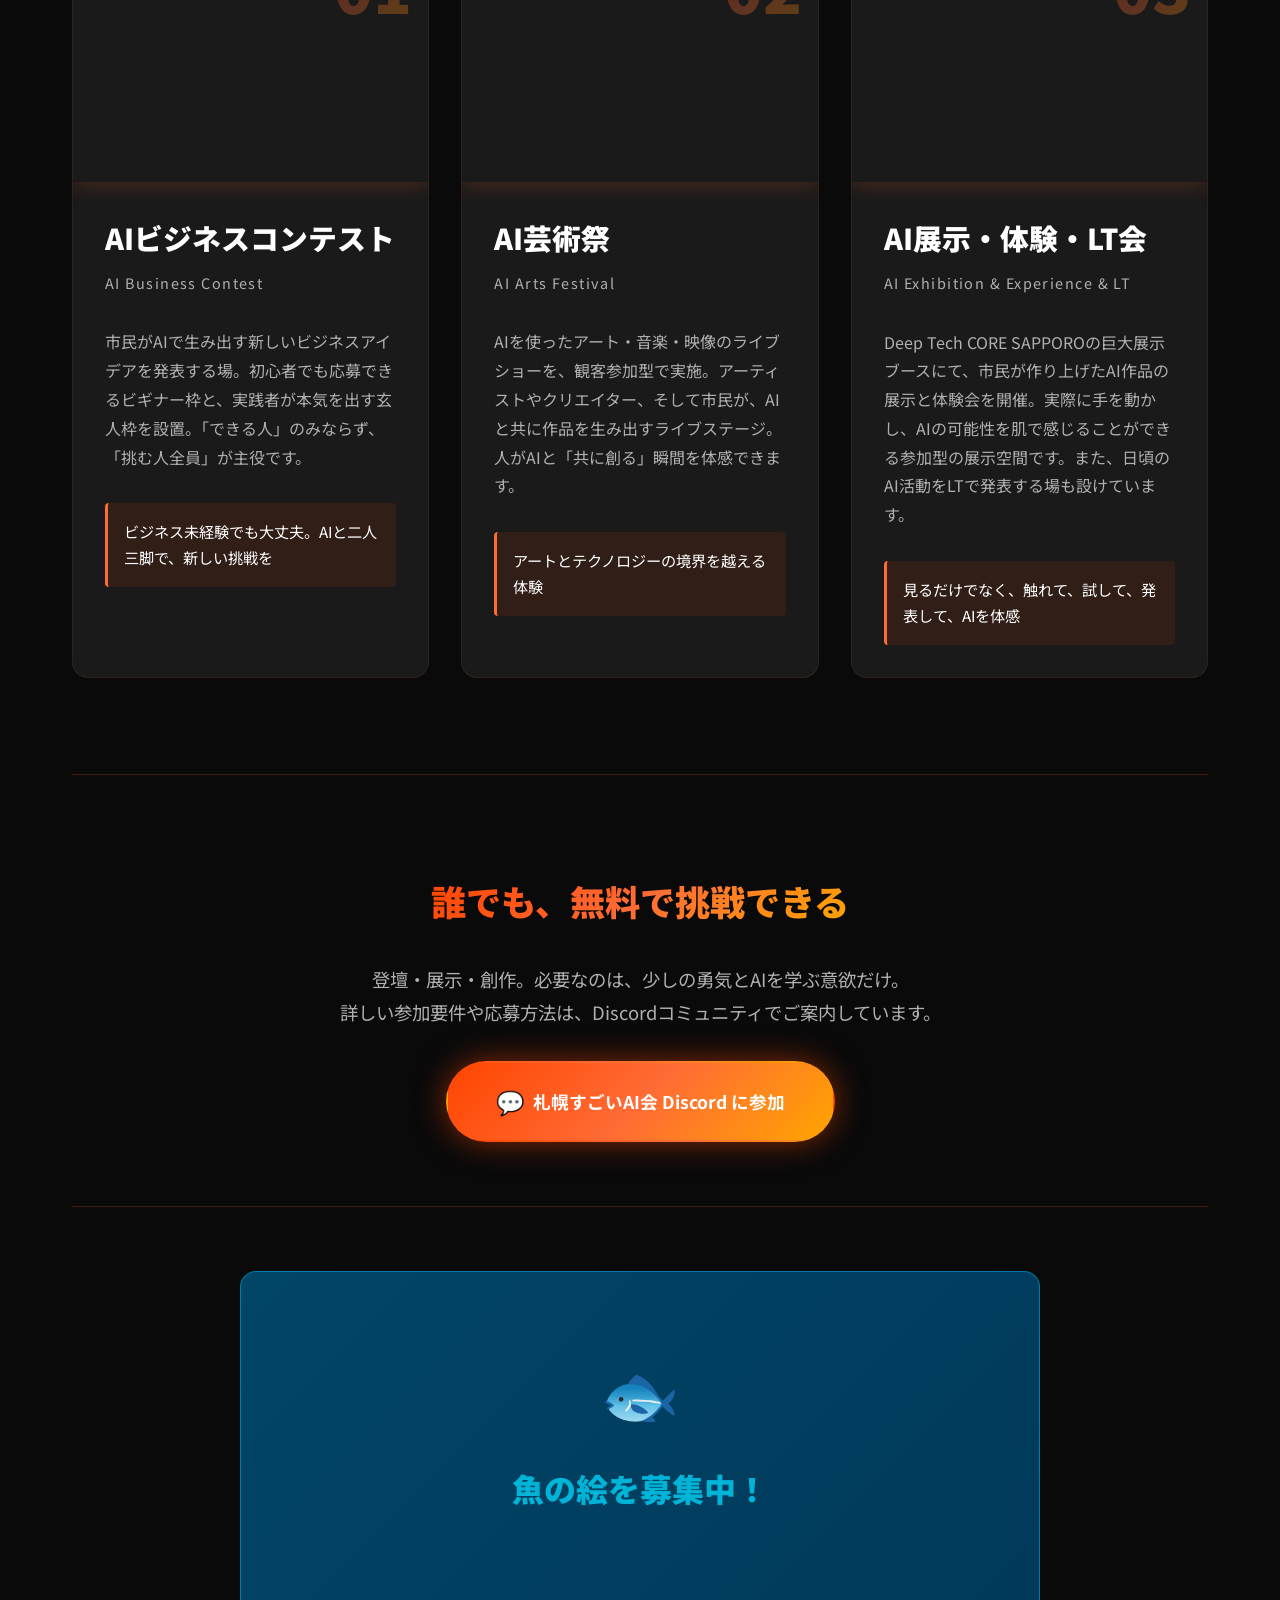
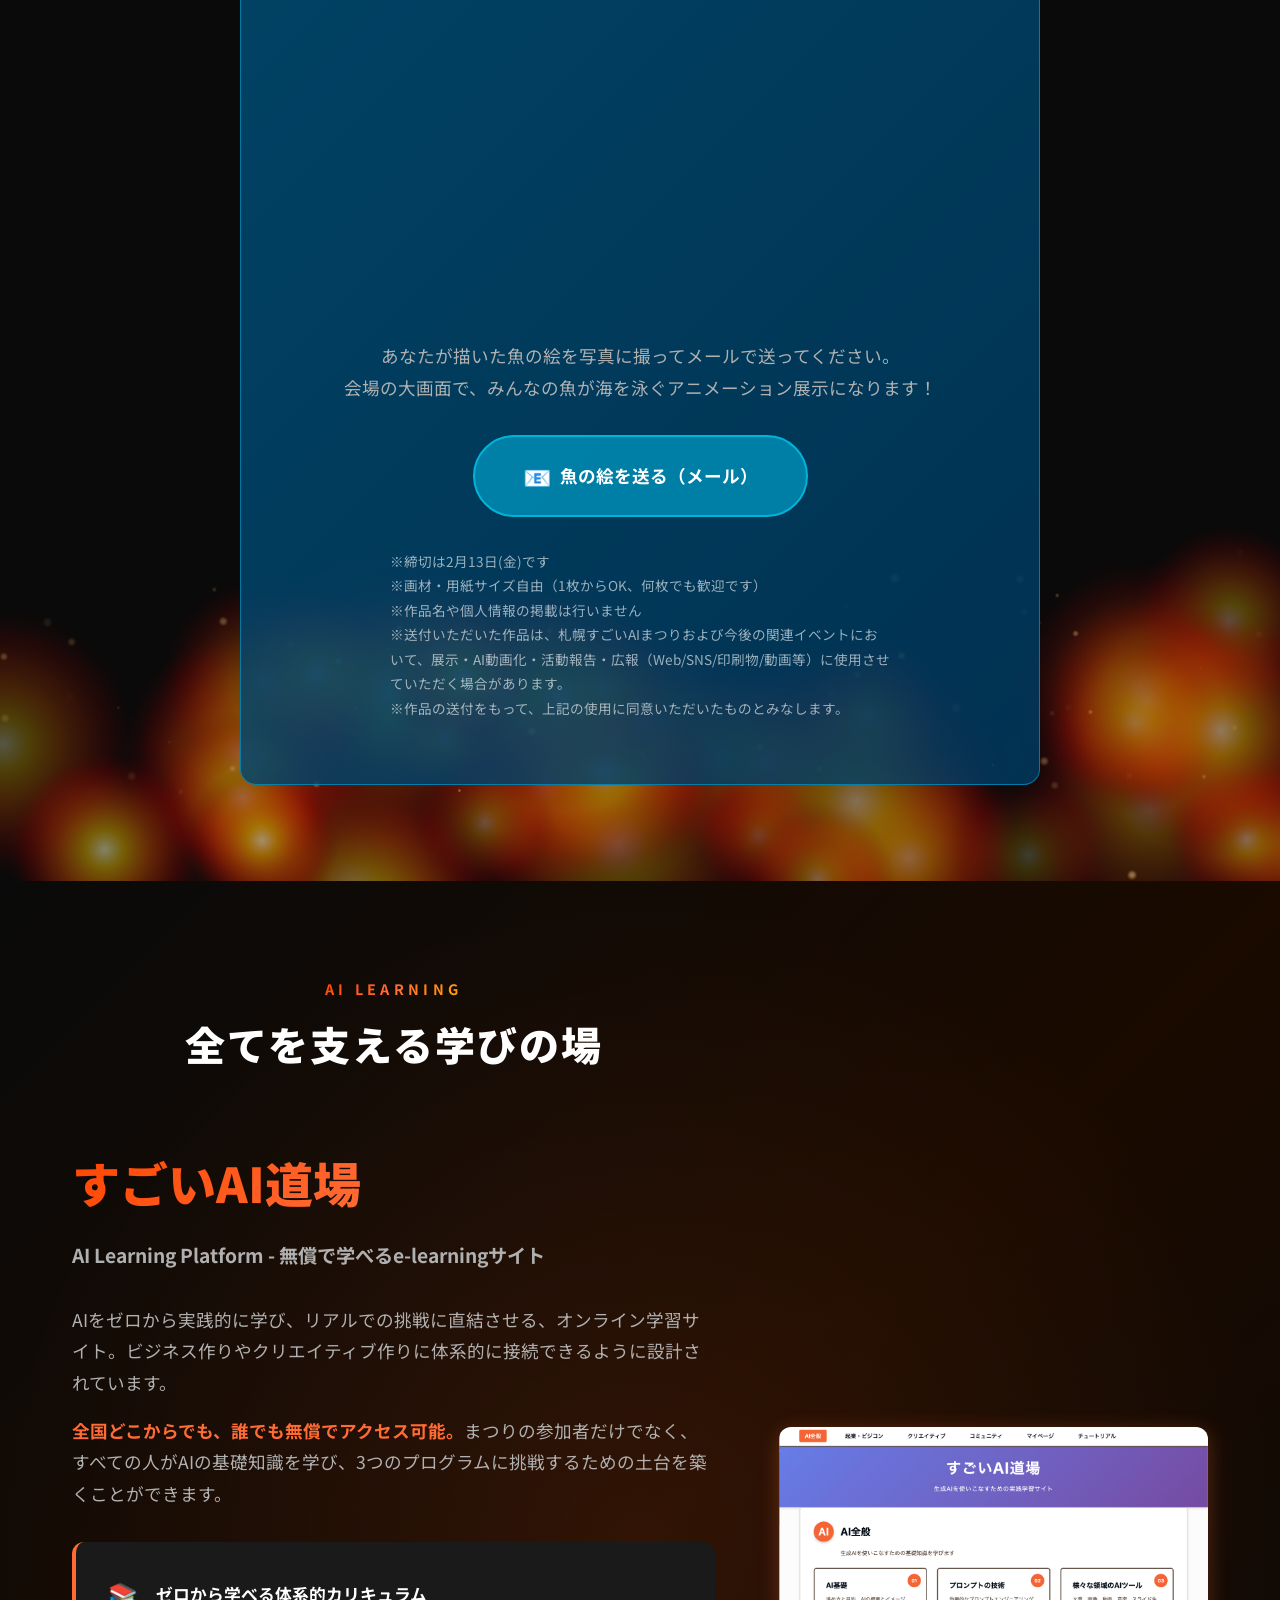
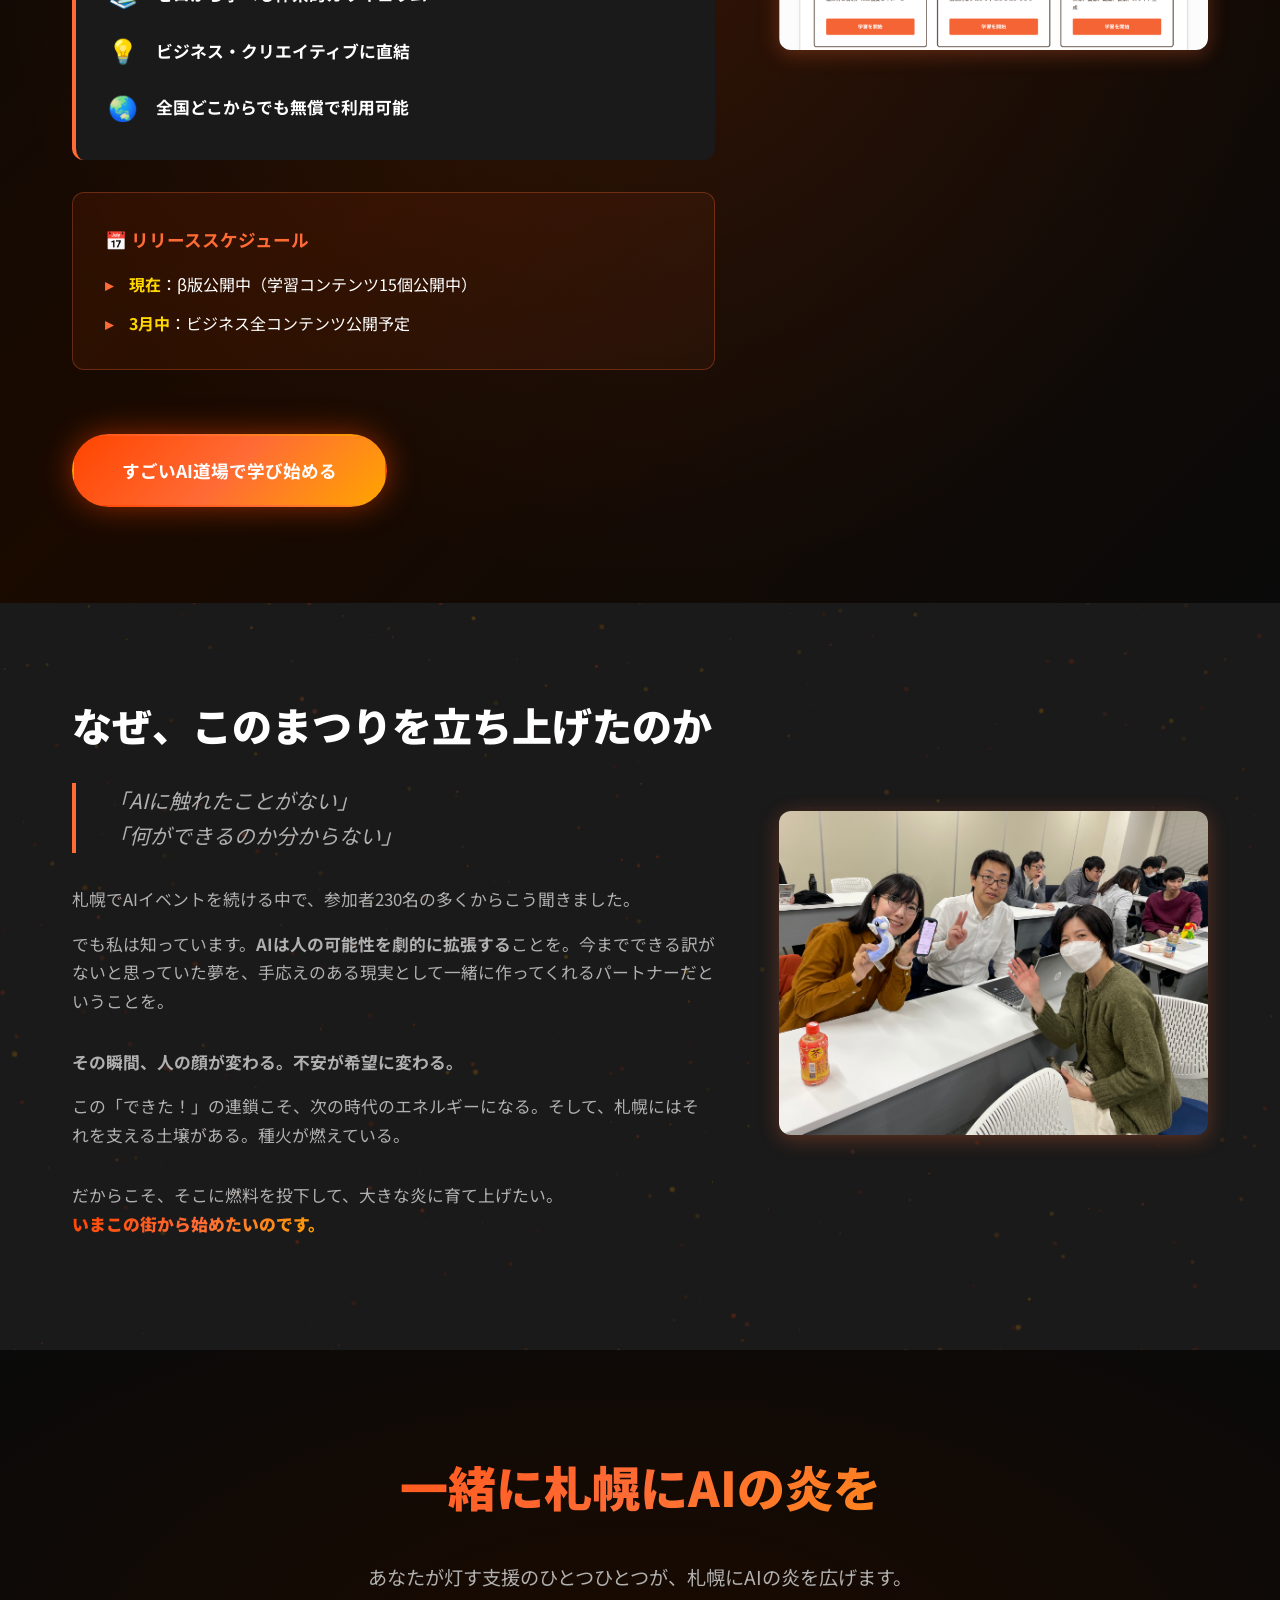
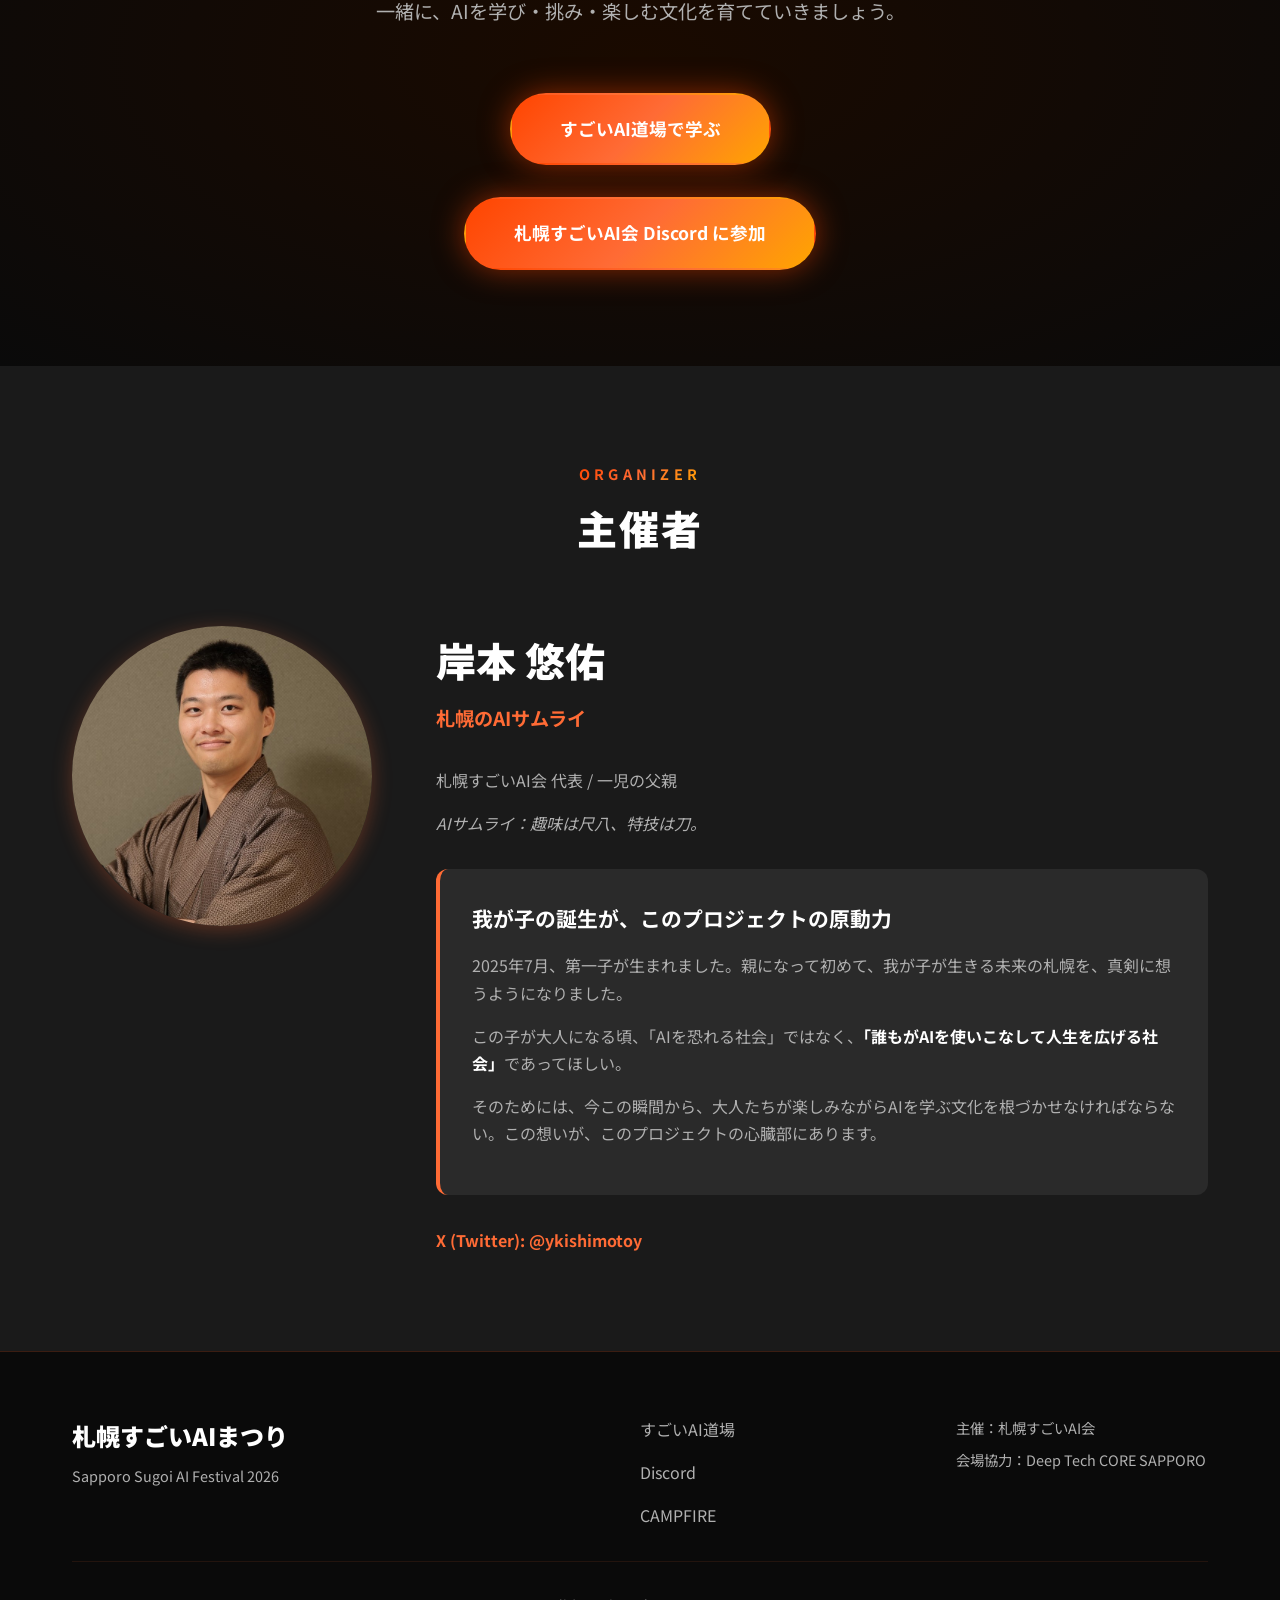
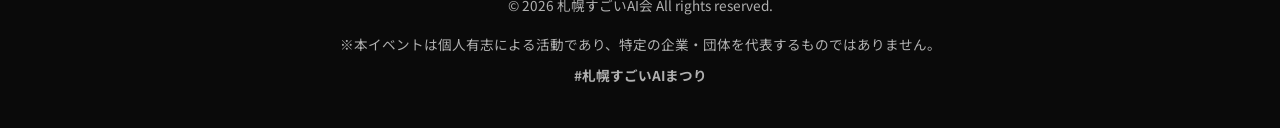
==== commit 5ece9edb: "add buttons" ====
--- a/index.html
+++ b/index.html
@@ -94,7 +94,8 @@
                                 <div class="info-value">Deep Tech CORE SAPPORO<br>超巨大スクリーン・ピッチエリア＋展示ブース 全面貸切</div>
                             </div>
                             <a href="https://www.youtube.com/watch?v=KJ8rVP_wnto" target="_blank" class="youtube-btn">▶ AIビジネスコンテスト配信</a>
-                            <a href="https://www.youtube.com/channel/UCBndCOnhh3xSa8CWqnm9jEw" target="_blank" class="youtube-btn">▶ その他の配信はこのチャンネルで！</a>
+                            <a href="https://www.youtube.com/watch?v=04k-LU-6Dw8" target="_blank" class="youtube-btn">▶ AI芸術祭配信</a>
+                            <a href="https://www.youtube.com/watch?v=8tLE9qQqJjQ" target="_blank" class="youtube-btn">▶ AIなんでもLT会配信</a>
                         </div>
                     </div>
                 </div>
